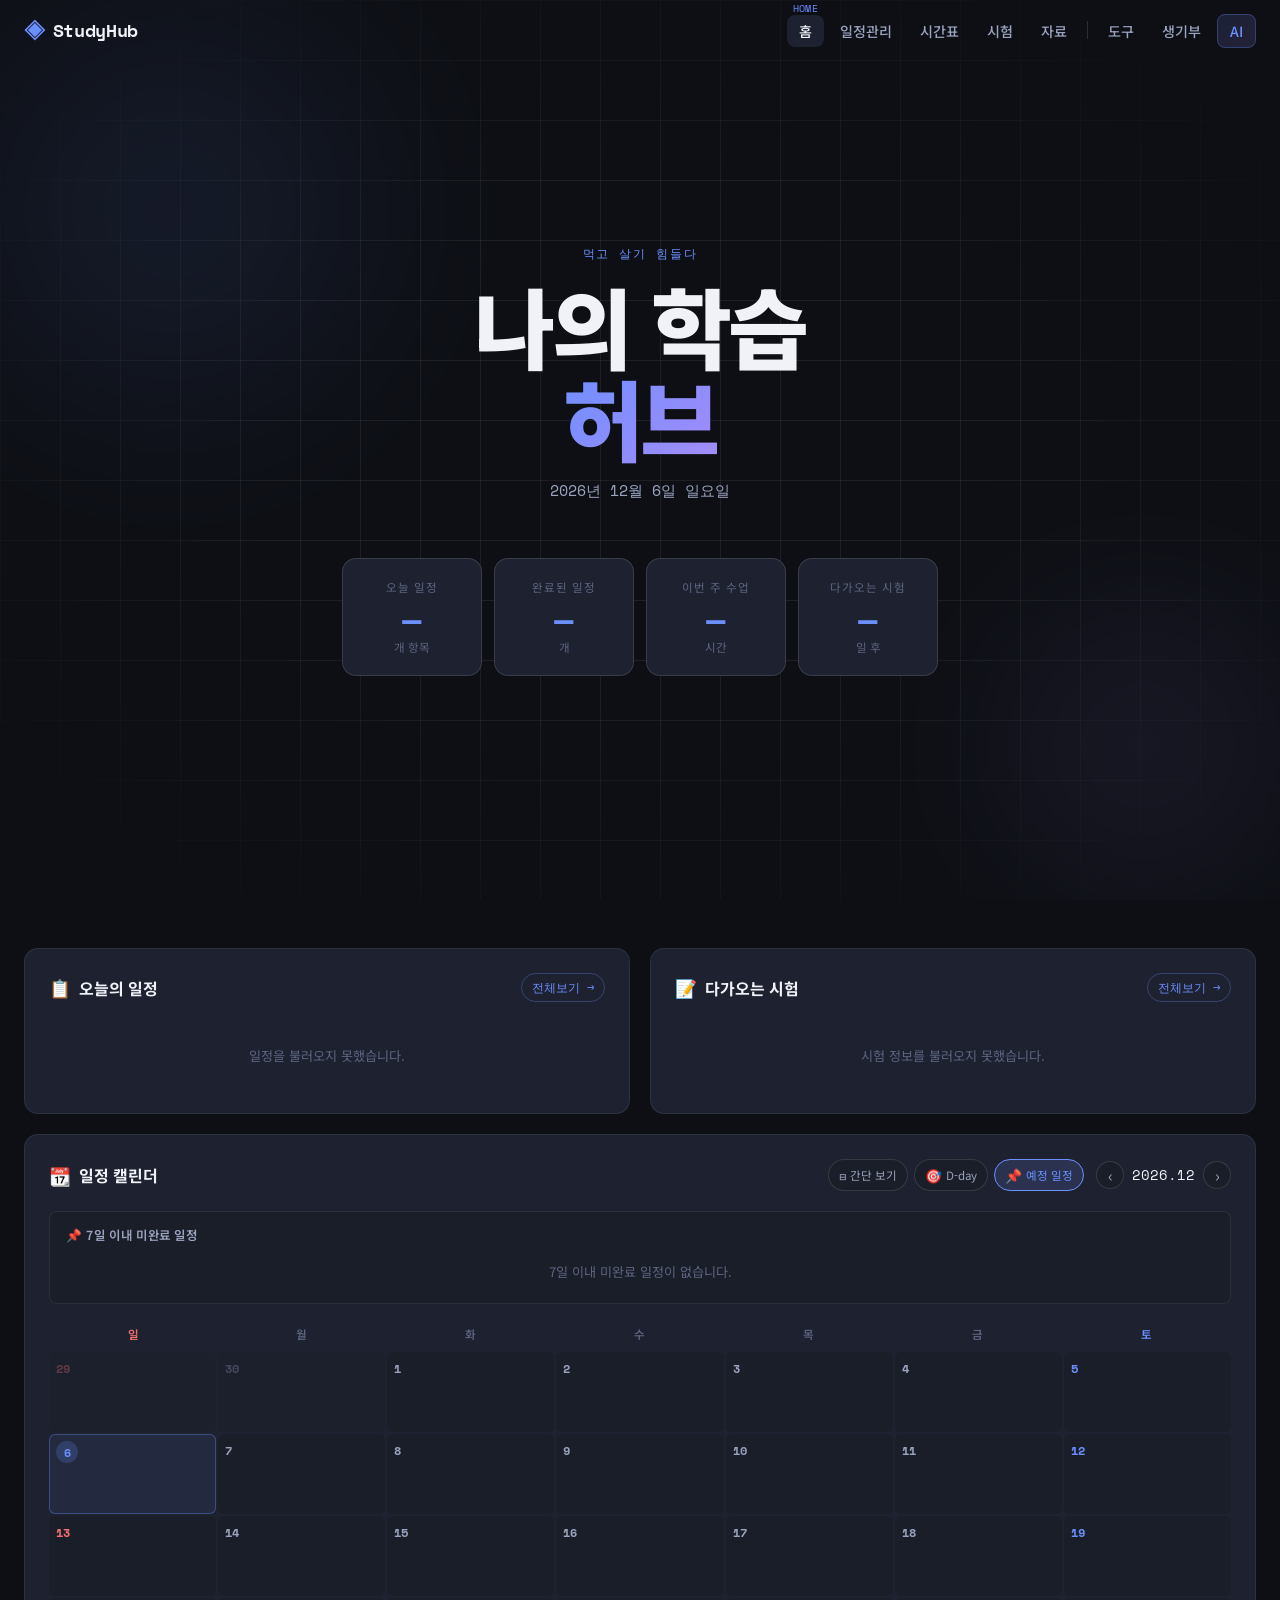
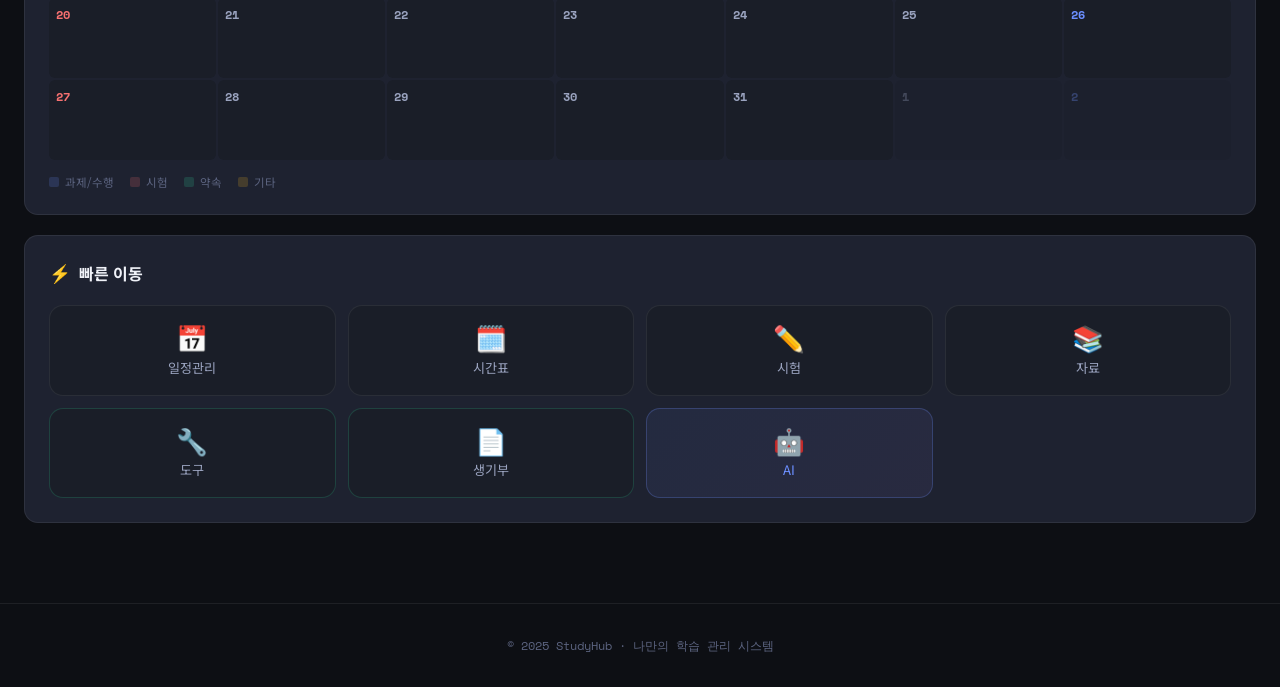
==== index.html @ da921686 "Update index.html" ====
<!DOCTYPE html>
<html lang="ko">
<head>
  <meta charset="UTF-8" />
  <meta name="viewport" content="width=device-width, initial-scale=1.0" />
  <title>StudyHub — 홈</title>
  <link rel="preconnect" href="https://fonts.googleapis.com" />
  <link rel="preconnect" href="https://fonts.gstatic.com" crossorigin />
  <link href="https://fonts.googleapis.com/css2?family=Noto+Sans+KR:wght@300;400;500;700;900&family=Space+Mono:wght@400;700&display=swap" rel="stylesheet" />
  <link rel="stylesheet" href="homepage.css" />
</head>
<body>

  <!-- GNB -->
  <nav class="gnb" id="gnb">
    <div class="gnb-inner">
      <a href="index.html" class="gnb-logo">
        <span class="logo-icon">◈</span>
        <span class="logo-text">StudyHub</span>
      </a>
      <button class="gnb-hamburger" id="hamburger" aria-label="메뉴">
        <span></span><span></span><span></span>
      </button>
      <ul class="gnb-menu" id="gnbMenu">
        <li><a href="index.html" class="gnb-link active" data-label="HOME">홈</a></li>
        <li><a href="schedual.html" class="gnb-link" data-label="PLAN">일정관리</a></li>
        <li><a href="timeschedual.html" class="gnb-link" data-label="TIME">시간표</a></li>
        <li><a href="exam.html" class="gnb-link" data-label="EXAM">시험</a></li>
        <li><a href="data.html" class="gnb-link" data-label="DATA">자료</a></li>
        <li class="gnb-divider"></li>
        <li><a href="tool.html" class="gnb-link" data-label="TOOL">도구</a></li>
        <li><a href="memo.html" class="gnb-link" data-label="MEMO">생기부</a></li>
        <li><a href="ai.html" class="gnb-link gnb-link-ai" data-label="AI">AI</a></li>
      </ul>
    </div>
  </nav>

  <!-- HERO -->
  <header class="hero">
    <div class="hero-bg">
      <div class="hero-grid"></div>
      <div class="hero-blob blob1"></div>
      <div class="hero-blob blob2"></div>
    </div>
    <div class="hero-content">
      <p class="hero-eyebrow">먹고 살기 힘들다</p>
      <h1 class="hero-title">나의 학습<br /><em>허브</em></h1>
      <p class="hero-subtitle" id="heroDate"></p>
    </div>
    <div class="hero-stats" id="heroStats">
      <div class="stat-card" data-href="schedual.html">
        <span class="stat-label">오늘 일정</span>
        <span class="stat-num" id="statToday">—</span>
        <span class="stat-sub">개 항목</span>
      </div>
      <div class="stat-card" data-href="schedual.html">
        <span class="stat-label">완료된 일정</span>
        <span class="stat-num" id="statDone">—</span>
        <span class="stat-sub">개</span>
      </div>
      <div class="stat-card" data-href="timeschedual.html">
        <span class="stat-label">이번 주 수업</span>
        <span class="stat-num" id="statClass">—</span>
        <span class="stat-sub">시간</span>
      </div>
      <div class="stat-card" data-href="exam.html">
        <span class="stat-label">다가오는 시험</span>
        <span class="stat-num" id="statExam">—</span>
        <span class="stat-sub">일 후</span>
      </div>
    </div>
  </header>

  <!-- MAIN -->
  <main class="main-grid">

    <!-- 오늘의 일정 -->
    <section class="card card-schedule">
      <div class="card-header">
        <h2 class="card-title"><span class="card-icon">📋</span> 오늘의 일정</h2>
        <a href="schedual.html" class="card-more">전체보기 →</a>
      </div>
      <ul class="schedule-list" id="todayList">
        <li class="skeleton-item"></li>
        <li class="skeleton-item"></li>
        <li class="skeleton-item"></li>
      </ul>
    </section>

    <!-- 다가오는 시험 -->
    <section class="card card-exam">
      <div class="card-header">
        <h2 class="card-title"><span class="card-icon">📝</span> 다가오는 시험</h2>
        <a href="exam.html" class="card-more">전체보기 →</a>
      </div>
      <div class="exam-list" id="examList">
        <p class="empty-msg">시험 데이터를 불러오는 중...</p>
      </div>
    </section>

    <!-- 이번 주 일정 캘린더 (full width) -->
    <section class="card card-calendar">
      <div class="card-header">
        <h2 class="card-title"><span class="card-icon">📆</span> 일정 캘린더</h2>
        <div class="calendar-controls">
          <button class="ctrl-btn" id="btnCompact">
            <span class="ctrl-ico">⊟</span>
            <span class="ctrl-label">간단 보기</span>
          </button>
          <button class="ctrl-btn" id="btnDday">
            <span class="ctrl-ico">🎯</span>
            <span class="ctrl-label">D-day</span>
          </button>
          <button class="ctrl-btn" id="btnUpcoming">
            <span class="ctrl-ico">📌</span>
            <span class="ctrl-label">예정 일정</span>
          </button>
        </div>
        <div class="cal-nav">
          <button class="cal-nav-btn" id="calPrev">‹</button>
          <span class="cal-month-label" id="calMonthLabel"></span>
          <button class="cal-nav-btn" id="calNext">›</button>
        </div>
      </div>

      <!-- 다가오는 일정 패널 -->
      <div class="upcoming-panel" id="upcomingPanel">
        <div class="upcoming-title">📌 7일 이내 미완료 일정</div>
        <div class="upcoming-list" id="upcomingList"><div class="skeleton-item"></div></div>
      </div>

      <!-- 달력 -->
      <div class="calendar-wrap">
        <div class="cal-day-headers">
          <span class="sun">일</span><span>월</span><span>화</span><span>수</span><span>목</span><span>금</span><span class="sat">토</span>
        </div>
        <div class="cal-grid" id="calGrid"></div>
      </div>

      <!-- 범례 -->
      <div class="cal-legend">
        <span class="legend-item"><span class="legend-dot cat-과제"></span>과제/수행</span>
        <span class="legend-item"><span class="legend-dot cat-시험"></span>시험</span>
        <span class="legend-item"><span class="legend-dot cat-약속"></span>약속</span>
        <span class="legend-item"><span class="legend-dot cat-기타"></span>기타</span>
      </div>
    </section>

    <!-- 퀵 메뉴 -->
    <section class="card card-quick">
      <div class="card-header">
        <h2 class="card-title"><span class="card-icon">⚡</span> 빠른 이동</h2>
      </div>
      <div class="quick-grid">
        <a href="schedual.html" class="quick-btn">
          <span class="quick-ico">📅</span>
          <span>일정관리</span>
        </a>
        <a href="timeschedual.html" class="quick-btn">
          <span class="quick-ico">🗓️</span>
          <span>시간표</span>
        </a>
        <a href="exam.html" class="quick-btn">
          <span class="quick-ico">✏️</span>
          <span>시험</span>
        </a>
        <a href="data.html" class="quick-btn">
          <span class="quick-ico">📚</span>
          <span>자료</span>
        </a>
        <a href="tool.html" class="quick-btn quick-btn-new">
          <span class="quick-ico">🔧</span>
          <span>도구</span>
        </a>
        <a href="memo.html" class="quick-btn quick-btn-new">
          <span class="quick-ico">📄</span>
          <span>생기부</span>
        </a>
        <a href="ai.html" class="quick-btn quick-btn-ai">
          <span class="quick-ico">🤖</span>
          <span>AI</span>
        </a>
      </div>
    </section>

  </main>

  <!-- 날짜 상세 모달 -->
  <div class="modal-overlay" id="modalOverlay">
    <div class="modal" id="modal">
      <div class="modal-header">
        <div class="modal-header-info">
          <div class="modal-date-label" id="modalDateLabel"></div>
          <div class="modal-dday" id="modalDday"></div>
        </div>
        <button class="modal-close" id="modalClose">✕</button>
      </div>
      <div class="modal-body">
        <div class="modal-items" id="modalItems"></div>
        <button class="modal-add-btn" id="modalAddBtn">+ 일정 추가</button>
        <div class="modal-form" id="modalForm">
          <input type="hidden" id="formId" />
          <div class="form-row">
            <label>제목</label>
            <input type="text" id="formName" placeholder="일정 제목" />
          </div>
          <div class="form-row">
            <label>날짜/시간</label>
            <input type="datetime-local" id="formDate" />
          </div>
          <div class="form-row">
            <label>카테고리</label>
            <select id="formCategory">
              <option value="">선택 없음</option>
              <option value="과제">과제</option>
              <option value="수행">수행평가</option>
              <option value="시험">시험</option>
              <option value="약속">약속</option>
              <option value="기타">기타</option>
            </select>
          </div>
          <div class="form-row">
            <label>키워드</label>
            <input type="text" id="formKeywords" placeholder="쉼표로 구분 (예: 수학, 중간고사)" />
          </div>
          <div class="form-row">
            <label>내용</label>
            <textarea id="formContent" rows="2" placeholder="상세 내용"></textarea>
          </div>
          <div class="form-row">
            <label>추가 정보</label>
            <input type="text" id="formAdd" placeholder="추가 정보" />
          </div>
          <div class="form-actions">
            <button class="form-cancel" id="formCancel">취소</button>
            <button class="form-save" id="formSave">저장</button>
          </div>
        </div>
      </div>
    </div>
  </div>

  <footer class="footer">
    <p>© 2025 StudyHub · 나만의 학습 관리 시스템</p>
  </footer>

  <script src="homepage.js"></script>
</body>
</html>
---- homepage.css ----
/* ==========================================
   StudyHub — homepage.css
   ========================================== */

/* ── CSS 변수 ─────────────────────────────── */
:root {
  --bg: #0d0f14;
  --bg2: #13161d;
  --bg3: #1a1e28;
  --surface: #1e2230;
  --surface2: #252a38;
  --border: rgba(255,255,255,0.07);
  --border2: rgba(255,255,255,0.12);

  --accent: #6c8fff;
  --accent2: #a78bfa;
  --accent3: #34d399;
  --accent-red: #f87171;
  --accent-yellow: #fbbf24;

  --text1: #f0f2f8;
  --text2: #9aa3bf;
  --text3: #5c6480;

  --cat-과제: #6c8fff;
  --cat-시험: #f87171;
  --cat-약속: #34d399;
  --cat-기타: #fbbf24;

  --radius: 14px;
  --radius-sm: 8px;
  --shadow: 0 4px 24px rgba(0,0,0,0.4);
  --shadow-sm: 0 2px 8px rgba(0,0,0,0.3);

  --gnb-h: 60px;
  --font-mono: 'Space Mono', monospace;
  --font-main: 'Noto Sans KR', sans-serif;
}

/* ── 리셋 ─────────────────────────────────── */
*, *::before, *::after { box-sizing: border-box; margin: 0; padding: 0; }
html { font-size: 16px; scroll-behavior: smooth; }
body {
  font-family: var(--font-main);
  background: var(--bg);
  color: var(--text1);
  min-height: 100vh;
  overflow-x: hidden;
}
a { color: inherit; text-decoration: none; }
button { cursor: pointer; font-family: inherit; border: none; background: none; }
ul { list-style: none; }

/* ── GNB ──────────────────────────────────── */
.gnb {
  position: fixed;
  top: 0; left: 0; right: 0;
  height: var(--gnb-h);
  z-index: 100;
  background: transparent;
  transition: background 0.3s, box-shadow 0.3s, backdrop-filter 0.3s;
}
.gnb.scrolled {
  background: rgba(13,15,20,0.85);
  backdrop-filter: blur(16px);
  box-shadow: 0 1px 0 var(--border);
}
.gnb-inner {
  max-width: 1280px;
  margin: 0 auto;
  height: 100%;
  padding: 0 24px;
  display: flex;
  align-items: center;
  gap: 32px;
}
.gnb-logo {
  display: flex;
  align-items: center;
  gap: 8px;
  font-family: var(--font-mono);
  font-weight: 700;
  font-size: 1.1rem;
  letter-spacing: -0.02em;
  flex-shrink: 0;
}
.logo-icon {
  color: var(--accent);
  font-size: 1.3rem;
  animation: spin-slow 12s linear infinite;
}
@keyframes spin-slow {
  from { transform: rotate(0deg); }
  to   { transform: rotate(360deg); }
}
.logo-text { color: var(--text1); }

.gnb-menu {
  display: flex;
  align-items: center;
  gap: 4px;
  margin-left: auto;
}
.gnb-divider {
  width: 1px;
  height: 18px;
  background: var(--border2);
  margin: 0 4px;
}
.gnb-link {
  position: relative;
  padding: 6px 12px;
  border-radius: 8px;
  font-size: 0.88rem;
  font-weight: 500;
  color: var(--text2);
  transition: color 0.2s, background 0.2s;
}
.gnb-link::after {
  content: attr(data-label);
  position: absolute;
  top: -14px; left: 50%;
  transform: translateX(-50%);
  font-family: var(--font-mono);
  font-size: 0.6rem;
  color: var(--accent);
  opacity: 0;
  transition: opacity 0.2s;
  pointer-events: none;
  letter-spacing: 0.05em;
}
.gnb-link:hover, .gnb-link.active {
  color: var(--text1);
  background: var(--surface);
}
.gnb-link:hover::after, .gnb-link.active::after { opacity: 1; }
.gnb-link-ai {
  background: linear-gradient(135deg, rgba(108,143,255,0.15), rgba(167,139,250,0.15));
  border: 1px solid rgba(108,143,255,0.3);
  color: var(--accent);
}
.gnb-link-ai:hover {
  background: linear-gradient(135deg, rgba(108,143,255,0.25), rgba(167,139,250,0.25));
  color: var(--text1);
}

/* 햄버거 */
.gnb-hamburger {
  display: none;
  flex-direction: column;
  gap: 5px;
  padding: 8px;
  margin-left: auto;
  border-radius: 8px;
  transition: background 0.2s;
}
.gnb-hamburger:hover { background: var(--surface); }
.gnb-hamburger span {
  display: block;
  width: 20px;
  height: 2px;
  background: var(--text2);
  border-radius: 2px;
  transition: transform 0.3s, opacity 0.3s;
}
.gnb-hamburger.open span:nth-child(1) { transform: translateY(7px) rotate(45deg); }
.gnb-hamburger.open span:nth-child(2) { opacity: 0; }
.gnb-hamburger.open span:nth-child(3) { transform: translateY(-7px) rotate(-45deg); }

@media (max-width: 768px) {
  .gnb-hamburger { display: flex; }
  .gnb-menu {
    position: fixed;
    top: var(--gnb-h); left: 0; right: 0;
    background: rgba(13,15,20,0.97);
    backdrop-filter: blur(20px);
    flex-direction: column;
    align-items: stretch;
    gap: 0;
    padding: 12px 16px 24px;
    max-height: 0;
    overflow: hidden;
    transition: max-height 0.4s cubic-bezier(0.4,0,0.2,1), padding 0.3s;
  }
  .gnb-menu.open { max-height: 80vh; padding: 12px 16px 24px; }
  .gnb-link { padding: 12px 16px; font-size: 1rem; }
  .gnb-link::after { display: none; }
  .gnb-divider { width: 100%; height: 1px; margin: 6px 0; }
}

/* ── HERO ─────────────────────────────────── */
.hero {
  min-height: 100vh;
  display: flex;
  flex-direction: column;
  justify-content: center;
  align-items: center;
  position: relative;
  overflow: hidden;
  padding: calc(var(--gnb-h) + 40px) 24px 80px;
  text-align: center;
}
.hero-bg {
  position: absolute;
  inset: 0;
  pointer-events: none;
}
.hero-grid {
  position: absolute;
  inset: 0;
  background-image:
    linear-gradient(var(--border) 1px, transparent 1px),
    linear-gradient(90deg, var(--border) 1px, transparent 1px);
  background-size: 60px 60px;
  mask-image: radial-gradient(ellipse 80% 80% at 50% 50%, black 30%, transparent 80%);
}
.hero-blob {
  position: absolute;
  border-radius: 50%;
  filter: blur(80px);
  opacity: 0.12;
  animation: float 12s ease-in-out infinite;
}
.blob1 {
  width: 600px; height: 600px;
  background: radial-gradient(circle, var(--accent), transparent 70%);
  top: -10%; left: -10%;
  animation-delay: 0s;
}
.blob2 {
  width: 400px; height: 400px;
  background: radial-gradient(circle, var(--accent2), transparent 70%);
  bottom: -5%; right: -5%;
  animation-delay: -6s;
}
@keyframes float {
  0%, 100% { transform: translate(0, 0) scale(1); }
  33%       { transform: translate(30px, -20px) scale(1.05); }
  66%       { transform: translate(-20px, 10px) scale(0.95); }
}

.hero-content { position: relative; z-index: 1; }
.hero-eyebrow {
  font-family: var(--font-mono);
  font-size: 0.78rem;
  letter-spacing: 0.15em;
  text-transform: uppercase;
  color: var(--accent);
  margin-bottom: 16px;
  opacity: 0;
  animation: fadeUp 0.8s 0.2s forwards;
}
.hero-title {
  font-size: clamp(2.8rem, 8vw, 5.5rem);
  font-weight: 900;
  line-height: 1.05;
  letter-spacing: -0.04em;
  color: var(--text1);
  margin-bottom: 16px;
  opacity: 0;
  animation: fadeUp 0.8s 0.35s forwards;
}
.hero-title em {
  font-style: normal;
  background: linear-gradient(135deg, var(--accent), var(--accent2));
  -webkit-background-clip: text;
  -webkit-text-fill-color: transparent;
  background-clip: text;
}
.hero-subtitle {
  font-family: var(--font-mono);
  font-size: 0.95rem;
  color: var(--text2);
  margin-top: 8px;
  opacity: 0;
  animation: fadeUp 0.8s 0.5s forwards;
}
@keyframes fadeUp {
  from { opacity: 0; transform: translateY(20px); }
  to   { opacity: 1; transform: translateY(0); }
}

/* 스탯 카드 */
.hero-stats {
  position: relative;
  z-index: 1;
  display: flex;
  gap: 12px;
  margin-top: 56px;
  flex-wrap: wrap;
  justify-content: center;
  opacity: 0;
  animation: fadeUp 0.8s 0.65s forwards;
}
.stat-card {
  background: var(--surface);
  border: 1px solid var(--border2);
  border-radius: var(--radius);
  padding: 20px 24px;
  min-width: 140px;
  text-align: center;
  transition: transform 0.2s, border-color 0.2s, box-shadow 0.2s;
  cursor: pointer;
}
.stat-card:hover {
  transform: translateY(-3px);
  border-color: var(--accent);
  box-shadow: 0 8px 32px rgba(108,143,255,0.15);
}
.stat-label {
  display: block;
  font-size: 0.72rem;
  color: var(--text3);
  text-transform: uppercase;
  letter-spacing: 0.08em;
  margin-bottom: 8px;
}
.stat-num {
  display: block;
  font-family: var(--font-mono);
  font-size: 2rem;
  font-weight: 700;
  color: var(--accent);
  line-height: 1;
}
.stat-sub {
  display: block;
  font-size: 0.72rem;
  color: var(--text3);
  margin-top: 4px;
}

/* ── MAIN GRID ────────────────────────────── */
.main-grid {
  max-width: 1280px;
  margin: 0 auto;
  padding: 48px 24px 80px;
  display: grid;
  grid-template-columns: 1fr 1fr;
  grid-template-areas:
    "schedule exam"
    "calendar calendar"
    "quick quick";
  gap: 20px;
}
.card-schedule { grid-area: schedule; }
.card-exam     { grid-area: exam; }
.card-calendar { grid-area: calendar; }
.card-quick    { grid-area: quick; }

@media (max-width: 768px) {
  .main-grid {
    grid-template-columns: 1fr;
    grid-template-areas:
      "schedule"
      "exam"
      "calendar"
      "quick";
  }
}

/* ── 카드 ─────────────────────────────────── */
.card {
  background: var(--surface);
  border: 1px solid var(--border);
  border-radius: var(--radius);
  padding: 24px;
  transition: border-color 0.3s;
}
.card:hover { border-color: var(--border2); }
.card-header {
  display: flex;
  align-items: center;
  gap: 12px;
  margin-bottom: 20px;
  flex-wrap: wrap;
}
.card-title {
  font-size: 1rem;
  font-weight: 700;
  color: var(--text1);
  display: flex;
  align-items: center;
  gap: 8px;
  flex: 1;
}
.card-icon { font-size: 1.1rem; }
.card-more {
  font-size: 0.78rem;
  color: var(--accent);
  font-family: var(--font-mono);
  padding: 4px 10px;
  border: 1px solid rgba(108,143,255,0.3);
  border-radius: 20px;
  transition: background 0.2s, color 0.2s;
  white-space: nowrap;
}
.card-more:hover {
  background: var(--accent);
  color: var(--bg);
}

/* ── 오늘의 일정 목록 ─────────────────────── */
.schedule-list { display: flex; flex-direction: column; gap: 8px; }
.schedule-item {
  display: flex;
  align-items: center;
  gap: 12px;
  padding: 10px 14px;
  border-radius: var(--radius-sm);
  background: var(--bg3);
  border: 1px solid var(--border);
  transition: background 0.2s;
}
.schedule-item.done { opacity: 0.5; }
.schedule-item.done .s-name { text-decoration: line-through; color: var(--text3); }
.s-check {
  width: 20px;
  height: 20px;
  border-radius: 50%;
  border: 2px solid var(--border2);
  display: flex;
  align-items: center;
  justify-content: center;
  font-size: 0.65rem;
  color: var(--accent3);
  flex-shrink: 0;
  background: transparent;
  cursor: pointer;
  transition: border-color 0.2s, background 0.2s;
}
.schedule-item.done .s-check {
  border-color: var(--accent3);
  background: rgba(52,211,153,0.15);
}
.s-info { flex: 1; min-width: 0; }
.s-name {
  font-size: 0.9rem;
  font-weight: 500;
  color: var(--text1);
  white-space: nowrap;
  overflow: hidden;
  text-overflow: ellipsis;
}
.s-time {
  font-size: 0.75rem;
  color: var(--text3);
  font-family: var(--font-mono);
  margin-top: 2px;
}
.s-cat {
  font-size: 0.68rem;
  padding: 2px 8px;
  border-radius: 20px;
  background: rgba(108,143,255,0.15);
  color: var(--accent);
  white-space: nowrap;
}

/* ── 시험 목록 ──────────────────────────────  */
.exam-list { display: flex; flex-direction: column; gap: 8px; }
.exam-item {
  padding: 12px 14px;
  border-radius: var(--radius-sm);
  background: rgba(248,113,113,0.08);
  border: 1px solid rgba(248,113,113,0.2);
  display: flex;
  align-items: center;
  gap: 12px;
}
.exam-dday {
  font-family: var(--font-mono);
  font-size: 0.8rem;
  font-weight: 700;
  color: var(--accent-red);
  min-width: 52px;
}
.exam-name {
  font-size: 0.88rem;
  font-weight: 500;
  flex: 1;
  min-width: 0;
  overflow: hidden;
  text-overflow: ellipsis;
  white-space: nowrap;
}
.exam-date {
  font-size: 0.72rem;
  color: var(--text3);
  font-family: var(--font-mono);
  white-space: nowrap;
}

/* ── 빈 메시지 / 스켈레톤 ──────────────────── */
.empty-msg {
  font-size: 0.82rem;
  color: var(--text3);
  text-align: center;
  padding: 24px 0;
}
.skeleton-item {
  height: 52px;
  border-radius: var(--radius-sm);
  background: linear-gradient(90deg, var(--bg3) 25%, var(--surface2) 50%, var(--bg3) 75%);
  background-size: 200% 100%;
  animation: shimmer 1.5s infinite;
}
@keyframes shimmer {
  0%   { background-position: 200% 0; }
  100% { background-position: -200% 0; }
}

/* ── 달력 섹션 ──────────────────────────────── */
.calendar-controls {
  display: flex;
  gap: 6px;
  flex-wrap: wrap;
}
.ctrl-btn {
  display: flex;
  align-items: center;
  gap: 4px;
  padding: 5px 10px;
  border-radius: 20px;
  border: 1px solid var(--border2);
  font-size: 0.75rem;
  color: var(--text2);
  background: var(--bg3);
  transition: all 0.2s;
}
.ctrl-btn:hover { border-color: var(--accent); color: var(--accent); }
.ctrl-btn.active {
  background: rgba(108,143,255,0.15);
  border-color: var(--accent);
  color: var(--accent);
}
.ctrl-ico { font-size: 0.85rem; }
.ctrl-label { font-size: 0.72rem; }

.cal-nav {
  display: flex;
  align-items: center;
  gap: 8px;
  margin-left: auto;
}
.cal-nav-btn {
  width: 28px;
  height: 28px;
  border-radius: 50%;
  border: 1px solid var(--border2);
  background: var(--bg3);
  color: var(--text2);
  font-size: 1rem;
  display: flex;
  align-items: center;
  justify-content: center;
  transition: all 0.2s;
}
.cal-nav-btn:hover { border-color: var(--accent); color: var(--accent); }
.cal-month-label {
  font-family: var(--font-mono);
  font-size: 0.85rem;
  color: var(--text1);
  min-width: 60px;
  text-align: center;
}

/* 다가오는 일정 패널 */
.upcoming-panel {
  background: var(--bg3);
  border: 1px solid var(--border);
  border-radius: var(--radius-sm);
  padding: 14px 16px;
  margin-bottom: 16px;
}
.upcoming-title {
  font-size: 0.78rem;
  font-weight: 600;
  color: var(--text2);
  margin-bottom: 10px;
  text-transform: uppercase;
  letter-spacing: 0.05em;
}
.upcoming-list { display: flex; flex-direction: column; gap: 4px; }
.upcoming-item {
  display: flex;
  align-items: center;
  gap: 10px;
  padding: 6px 8px;
  border-radius: 6px;
  cursor: pointer;
  transition: background 0.15s;
}
.upcoming-item:hover { background: var(--surface); }
.upcoming-dday {
  font-family: var(--font-mono);
  font-size: 0.72rem;
  font-weight: 700;
  color: var(--accent);
  min-width: 42px;
}
.upcoming-dday.today { color: var(--accent-red); }
.upcoming-name {
  font-size: 0.82rem;
  flex: 1;
  min-width: 0;
  overflow: hidden;
  text-overflow: ellipsis;
  white-space: nowrap;
  color: var(--text1);
}
.upcoming-cat {
  font-size: 0.65rem;
  padding: 2px 7px;
  border-radius: 20px;
  white-space: nowrap;
}

/* 달력 그리드 */
.calendar-wrap { overflow: hidden; }
.cal-day-headers {
  display: grid;
  grid-template-columns: repeat(7, 1fr);
  margin-bottom: 4px;
}
.cal-day-headers span {
  text-align: center;
  font-size: 0.72rem;
  font-weight: 600;
  color: var(--text3);
  padding: 6px 0;
  text-transform: uppercase;
  letter-spacing: 0.05em;
}
.cal-day-headers .sun { color: var(--accent-red); }
.cal-day-headers .sat { color: var(--accent); }

.cal-grid {
  display: grid;
  grid-template-columns: repeat(7, 1fr);
  gap: 2px;
}
.cal-cell {
  min-height: 80px;
  padding: 6px;
  border-radius: 6px;
  background: var(--bg3);
  border: 1px solid transparent;
  cursor: pointer;
  transition: border-color 0.15s, background 0.15s;
  overflow: hidden;
}
.cal-cell:hover {
  background: var(--surface2);
  border-color: var(--border2);
}
.cal-cell.today {
  background: rgba(108,143,255,0.08);
  border-color: rgba(108,143,255,0.35);
}
.cal-cell.other-month { opacity: 0.3; }
.cal-cell.sun .cal-date-num { color: var(--accent-red); }
.cal-cell.sat .cal-date-num { color: var(--accent); }

.cal-date-num {
  font-family: var(--font-mono);
  font-size: 0.78rem;
  font-weight: 700;
  color: var(--text2);
  display: block;
  margin-bottom: 4px;
}
.cal-cell.today .cal-date-num {
  color: var(--accent);
  background: rgba(108,143,255,0.2);
  width: 22px;
  height: 22px;
  border-radius: 50%;
  display: flex;
  align-items: center;
  justify-content: center;
  font-size: 0.72rem;
}

/* D-day 뱃지 */
.cal-dday-badge {
  display: inline-block;
  font-family: var(--font-mono);
  font-size: 0.6rem;
  font-weight: 700;
  color: var(--accent-red);
  background: rgba(248,113,113,0.12);
  border: 1px solid rgba(248,113,113,0.3);
  padding: 1px 5px;
  border-radius: 4px;
  margin-bottom: 2px;
}

/* 캘린더 이벤트 칩 */
.cal-events { display: flex; flex-direction: column; gap: 2px; }
.cal-event-chip {
  font-size: 0.64rem;
  padding: 2px 5px;
  border-radius: 3px;
  white-space: nowrap;
  overflow: hidden;
  text-overflow: ellipsis;
  font-weight: 500;
  line-height: 1.3;
}
.cal-event-chip.done { opacity: 0.4; text-decoration: line-through; }
.cal-more {
  font-size: 0.6rem;
  color: var(--text3);
  padding-left: 2px;
}

/* 카테고리 색상 칩 */
.cat-과제 { background: rgba(108,143,255,0.18); color: var(--cat-과제); }
.cat-시험 { background: rgba(248,113,113,0.18); color: var(--cat-시험); }
.cat-약속 { background: rgba(52,211,153,0.18);  color: var(--cat-약속); }
.cat-기타 { background: rgba(251,191,36,0.18);  color: var(--cat-기타); }
.cat-default { background: var(--bg3); color: var(--text3); }

/* compact 모드 */
.cal-grid.compact .cal-cell { min-height: 44px; }
.cal-grid.compact .cal-events { display: none; }

/* 범례 */
.cal-legend {
  display: flex;
  gap: 16px;
  margin-top: 14px;
  flex-wrap: wrap;
}
.legend-item {
  display: flex;
  align-items: center;
  gap: 6px;
  font-size: 0.72rem;
  color: var(--text3);
}
.legend-dot {
  width: 10px;
  height: 10px;
  border-radius: 2px;
}

/* ── 퀵 메뉴 ──────────────────────────────── */
.quick-grid {
  display: grid;
  grid-template-columns: repeat(4, 1fr);
  gap: 12px;
}
@media (max-width: 480px) {
  .quick-grid { grid-template-columns: repeat(3, 1fr); }
}
.quick-btn {
  display: flex;
  flex-direction: column;
  align-items: center;
  gap: 8px;
  padding: 18px 12px;
  border-radius: var(--radius);
  background: var(--bg3);
  border: 1px solid var(--border);
  font-size: 0.82rem;
  color: var(--text2);
  transition: all 0.2s;
  text-align: center;
}
.quick-btn:hover {
  background: var(--surface2);
  border-color: var(--accent);
  color: var(--accent);
  transform: translateY(-2px);
  box-shadow: 0 6px 20px rgba(108,143,255,0.12);
}
.quick-btn-new {
  border-color: rgba(52,211,153,0.2);
}
.quick-btn-new:hover {
  border-color: var(--accent3);
  color: var(--accent3);
  box-shadow: 0 6px 20px rgba(52,211,153,0.12);
}
.quick-btn-ai {
  background: linear-gradient(135deg, rgba(108,143,255,0.08), rgba(167,139,250,0.08));
  border-color: rgba(108,143,255,0.25);
  color: var(--accent);
}
.quick-btn-ai:hover {
  background: linear-gradient(135deg, rgba(108,143,255,0.2), rgba(167,139,250,0.2));
  border-color: var(--accent2);
  color: var(--accent2);
  box-shadow: 0 6px 20px rgba(167,139,250,0.2);
}
.quick-ico { font-size: 1.6rem; line-height: 1; }

/* ── 모달 ──────────────────────────────────── */
.modal-overlay {
  position: fixed;
  inset: 0;
  background: rgba(0,0,0,0.7);
  backdrop-filter: blur(6px);
  z-index: 200;
  display: flex;
  align-items: center;
  justify-content: center;
  padding: 16px;
  opacity: 0;
  pointer-events: none;
  transition: opacity 0.25s;
}
.modal-overlay.open {
  opacity: 1;
  pointer-events: all;
}
.modal {
  background: var(--surface);
  border: 1px solid var(--border2);
  border-radius: var(--radius);
  width: 100%;
  max-width: 520px;
  max-height: 85vh;
  display: flex;
  flex-direction: column;
  box-shadow: var(--shadow);
  transform: translateY(12px);
  transition: transform 0.25s;
}
.modal-overlay.open .modal { transform: translateY(0); }

.modal-header {
  display: flex;
  align-items: flex-start;
  justify-content: space-between;
  padding: 20px 20px 16px;
  border-bottom: 1px solid var(--border);
}
.modal-header-info { flex: 1; }
.modal-date-label {
  font-size: 1rem;
  font-weight: 700;
  color: var(--text1);
}
.modal-dday {
  font-family: var(--font-mono);
  font-size: 0.8rem;
  color: var(--accent-red);
  margin-top: 4px;
}
.modal-close {
  width: 32px;
  height: 32px;
  border-radius: 50%;
  border: 1px solid var(--border2);
  background: var(--bg3);
  color: var(--text2);
  font-size: 0.85rem;
  display: flex;
  align-items: center;
  justify-content: center;
  transition: all 0.2s;
  flex-shrink: 0;
}
.modal-close:hover {
  background: var(--accent-red);
  border-color: var(--accent-red);
  color: white;
}
.modal-body {
  flex: 1;
  overflow-y: auto;
  padding: 16px 20px 20px;
}
.modal-items { display: flex; flex-direction: column; gap: 10px; margin-bottom: 12px; }
.modal-item {
  background: var(--bg3);
  border: 1px solid var(--border);
  border-radius: var(--radius-sm);
  padding: 12px 14px;
  transition: border-color 0.2s;
}
.modal-item.done { opacity: 0.5; }
.modal-item.done .modal-item-name { text-decoration: line-through; }
.modal-item-header {
  display: flex;
  align-items: center;
  gap: 10px;
  margin-bottom: 4px;
}
.modal-item-check {
  width: 22px;
  height: 22px;
  border-radius: 50%;
  border: 2px solid var(--border2);
  display: flex;
  align-items: center;
  justify-content: center;
  font-size: 0.7rem;
  color: var(--accent3);
  cursor: pointer;
  flex-shrink: 0;
  transition: all 0.2s;
  user-select: none;
}
.modal-item-check:hover {
  border-color: var(--accent3);
  background: rgba(52,211,153,0.1);
}
.modal-item.done .modal-item-check {
  background: rgba(52,211,153,0.15);
  border-color: var(--accent3);
}
.modal-item-name {
  font-size: 0.92rem;
  font-weight: 600;
  flex: 1;
  color: var(--text1);
}
.modal-item-cat {
  font-size: 0.68rem;
  padding: 2px 8px;
  border-radius: 20px;
}
.modal-item-meta {
  font-family: var(--font-mono);
  font-size: 0.72rem;
  color: var(--text3);
  margin-bottom: 4px;
  padding-left: 32px;
}
.modal-item-content {
  font-size: 0.8rem;
  color: var(--text2);
  padding-left: 32px;
  line-height: 1.5;
  margin-top: 2px;
}
.modal-item-actions {
  display: flex;
  gap: 6px;
  margin-top: 10px;
  padding-left: 32px;
}
.modal-item-btn {
  font-size: 0.72rem;
  padding: 4px 10px;
  border-radius: 6px;
  border: 1px solid var(--border2);
  background: var(--surface2);
  color: var(--text2);
  transition: all 0.2s;
}
.modal-item-btn:hover { border-color: var(--accent); color: var(--accent); }
.modal-item-btn.danger:hover { border-color: var(--accent-red); color: var(--accent-red); }

/* 모달 추가 버튼 */
.modal-add-btn {
  width: 100%;
  padding: 10px;
  border-radius: var(--radius-sm);
  border: 1px dashed var(--border2);
  background: transparent;
  color: var(--accent);
  font-size: 0.85rem;
  transition: all 0.2s;
  margin-top: 4px;
}
.modal-add-btn:hover {
  background: rgba(108,143,255,0.08);
  border-color: var(--accent);
}

/* 모달 폼 */
.modal-form {
  display: none;
  flex-direction: column;
  gap: 10px;
  margin-top: 12px;
  padding: 16px;
  background: var(--bg3);
  border-radius: var(--radius-sm);
  border: 1px solid var(--border);
}
.modal-form.visible { display: flex; }
.form-row {
  display: flex;
  flex-direction: column;
  gap: 4px;
}
.form-row label {
  font-size: 0.72rem;
  color: var(--text3);
  font-weight: 600;
  text-transform: uppercase;
  letter-spacing: 0.05em;
}
.form-row input,
.form-row select,
.form-row textarea {
  background: var(--surface);
  border: 1px solid var(--border2);
  border-radius: 6px;
  color: var(--text1);
  padding: 8px 12px;
  font-size: 0.85rem;
  font-family: var(--font-main);
  transition: border-color 0.2s;
  outline: none;
  resize: vertical;
}
.form-row input:focus,
.form-row select:focus,
.form-row textarea:focus {
  border-color: var(--accent);
}
.form-row select option { background: var(--surface2); }
.form-actions {
  display: flex;
  gap: 8px;
  justify-content: flex-end;
  margin-top: 4px;
}
.form-cancel {
  padding: 8px 16px;
  border-radius: 8px;
  border: 1px solid var(--border2);
  background: transparent;
  color: var(--text2);
  font-size: 0.82rem;
  transition: all 0.2s;
}
.form-cancel:hover { border-color: var(--text2); color: var(--text1); }
.form-save {
  padding: 8px 20px;
  border-radius: 8px;
  background: var(--accent);
  color: white;
  font-size: 0.82rem;
  font-weight: 600;
  transition: all 0.2s;
}
.form-save:hover { background: #8aaeff; box-shadow: 0 4px 16px rgba(108,143,255,0.3); }

/* ── 푸터 ──────────────────────────────────── */
.footer {
  text-align: center;
  padding: 32px 24px;
  border-top: 1px solid var(--border);
  font-size: 0.78rem;
  color: var(--text3);
  font-family: var(--font-mono);
}

/* ── 스크롤바 ──────────────────────────────── */
::-webkit-scrollbar { width: 6px; height: 6px; }
::-webkit-scrollbar-track { background: var(--bg); }
::-webkit-scrollbar-thumb { background: var(--surface2); border-radius: 3px; }
::-webkit-scrollbar-thumb:hover { background: var(--text3); }
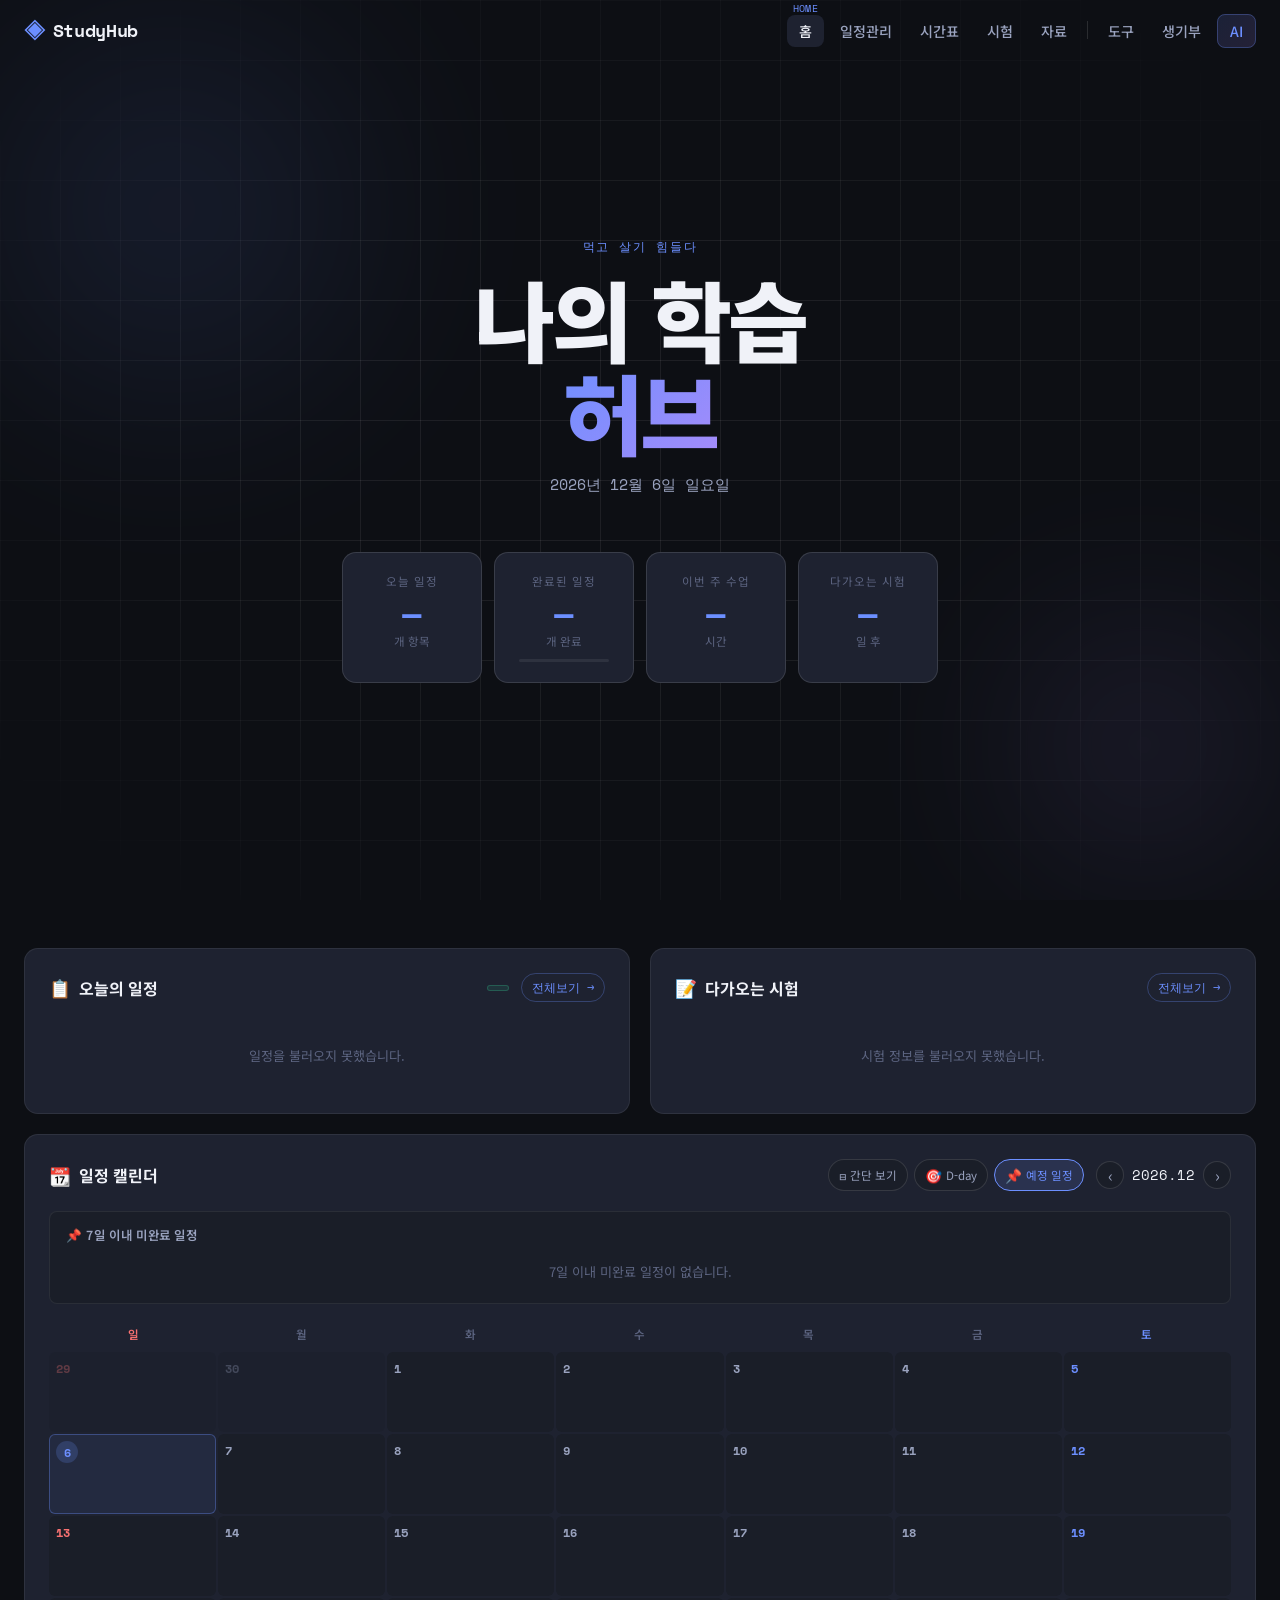
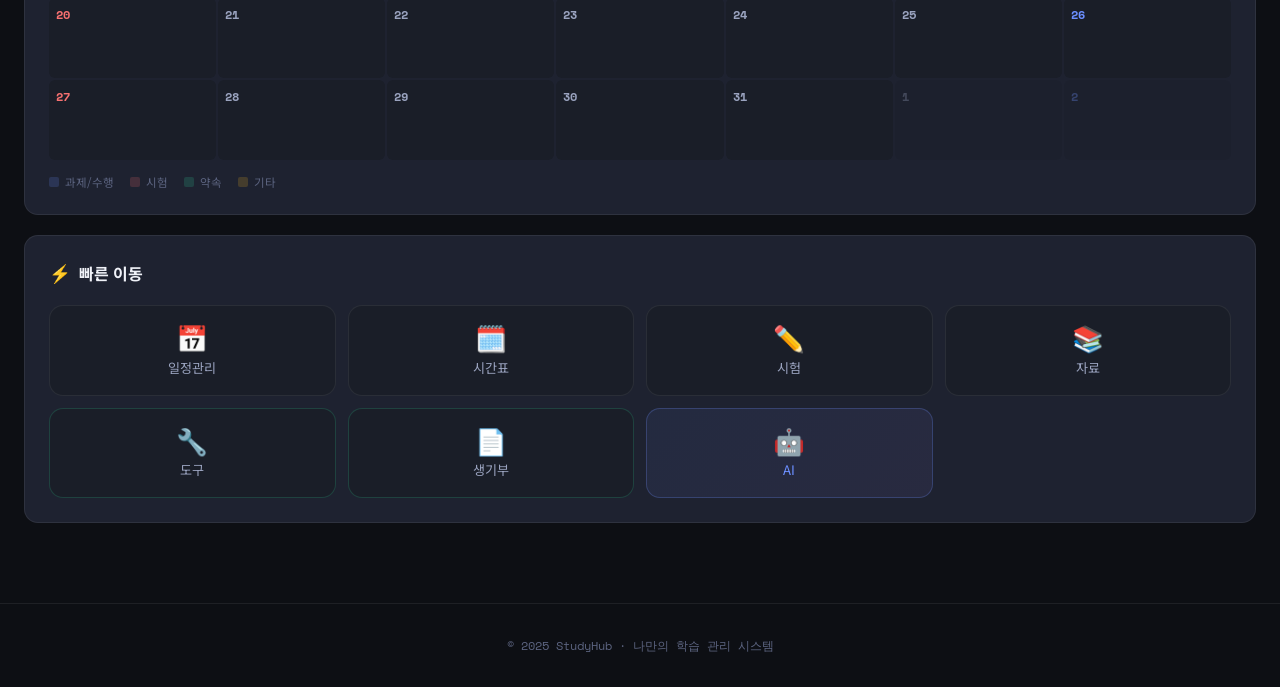
==== commit 6cb898c2: "Fix HTML formatting and improve structure" ====
--- a/index.html
+++ b/index.html
@@ -55,8 +55,11 @@
       </div>
       <div class="stat-card" data-href="schedual.html">
         <span class="stat-label">완료된 일정</span>
-        <span class="stat-num" id="statDone">—</span>
-        <span class="stat-sub">개</span>
+        <span class="stat-num stat-done-num" id="statDone">—</span>
+        <span class="stat-sub">개 완료</span>
+        <div class="stat-progress-wrap" id="statProgressWrap">
+          <div class="stat-progress-bar" id="statProgressBar"></div>
+        </div>
       </div>
       <div class="stat-card" data-href="timeschedual.html">
         <span class="stat-label">이번 주 수업</span>
@@ -78,6 +81,7 @@
     <section class="card card-schedule">
       <div class="card-header">
         <h2 class="card-title"><span class="card-icon">📋</span> 오늘의 일정</h2>
+        <span class="card-done-count" id="todayDoneCount"></span>
         <a href="schedual.html" class="card-more">전체보기 →</a>
       </div>
       <ul class="schedule-list" id="todayList">
--- a/homepage.css
+++ b/homepage.css
@@ -330,6 +330,34 @@
   margin-top: 4px;
 }
 
+/* 완료 stat 카드 — 진행 바 */
+.stat-progress-wrap {
+  height: 3px;
+  border-radius: 2px;
+  background: var(--border);
+  margin-top: 10px;
+  overflow: hidden;
+}
+.stat-progress-bar {
+  height: 100%;
+  border-radius: 2px;
+  background: var(--accent3);
+  transition: width 0.5s ease;
+  width: 0%;
+}
+
+/* 오늘 일정 카드 헤더 완료 카운트 */
+.card-done-count {
+  font-family: var(--font-mono);
+  font-size: 0.72rem;
+  color: var(--accent3);
+  background: rgba(52,211,153,0.1);
+  border: 1px solid rgba(52,211,153,0.25);
+  border-radius: 20px;
+  padding: 2px 10px;
+  white-space: nowrap;
+}
+
 /* ── MAIN GRID ────────────────────────────── */
 .main-grid {
   max-width: 1280px;
@@ -723,8 +751,123 @@
 .cat-default { background: var(--bg3); color: var(--text3); }
 
 /* compact 모드 */
-.cal-grid.compact .cal-cell { min-height: 44px; }
+.cal-grid.compact .cal-cell { min-height: 52px; padding: 5px 6px; }
 .cal-grid.compact .cal-events { display: none; }
+
+/* compact 모드 — 완료 진행 바 */
+.cal-progress-wrap {
+  display: none;
+  height: 3px;
+  border-radius: 2px;
+  background: var(--border);
+  margin-top: 4px;
+  overflow: hidden;
+}
+.cal-progress-bar {
+  height: 100%;
+  border-radius: 2px;
+  background: var(--accent3);
+  transition: width 0.3s;
+}
+.cal-grid.compact .cal-progress-wrap { display: block; }
+
+/* compact 모드 — 카테고리 도트 줄 */
+.cal-dot-row {
+  display: none;
+  flex-wrap: wrap;
+  gap: 2px;
+  margin-top: 3px;
+}
+.cal-dot {
+  width: 6px;
+  height: 6px;
+  border-radius: 50%;
+  flex-shrink: 0;
+}
+.cal-grid.compact .cal-dot-row { display: flex; }
+
+/* compact 모드 — 완료 카운트 뱃지 */
+.cal-done-badge {
+  display: none;
+  font-family: var(--font-mono);
+  font-size: 0.52rem;
+  color: var(--accent3);
+  line-height: 1;
+  margin-top: 2px;
+}
+.cal-grid.compact .cal-done-badge { display: block; }
+
+/* ── 모바일 캘린더 최적화 ──────────────────── */
+@media (max-width: 768px) {
+  /* 카드 패딩 줄이기 */
+  .card-calendar { padding: 16px 12px; }
+
+  /* 캘린더 헤더 컨트롤을 두 줄로 정리 */
+  .card-calendar .card-header {
+    flex-wrap: wrap;
+    gap: 8px;
+  }
+  .calendar-controls {
+    order: 3;
+    width: 100%;
+  }
+
+  /* 셀 크기 줄이기 — 가로 공간 확보 */
+  .cal-cell {
+    min-height: 54px;
+    padding: 4px 3px;
+  }
+
+  /* 날짜 숫자 작게 */
+  .cal-date-num {
+    font-size: 0.68rem;
+    margin-bottom: 2px;
+  }
+  .cal-cell.today .cal-date-num {
+    width: 18px;
+    height: 18px;
+    font-size: 0.62rem;
+  }
+
+  /* D-day 뱃지 작게 */
+  .cal-dday-badge {
+    font-size: 0.52rem;
+    padding: 1px 3px;
+  }
+
+  /* 이벤트 칩 → 컬러 도트만 표시 (텍스트 overflow 없앰) */
+  .cal-event-chip {
+    font-size: 0;
+    padding: 0;
+    width: 7px;
+    height: 7px;
+    border-radius: 50%;
+    display: inline-block;
+    flex-shrink: 0;
+    white-space: normal;
+    overflow: visible;
+    text-overflow: clip;
+  }
+  .cal-events {
+    flex-direction: row;
+    flex-wrap: wrap;
+    gap: 2px;
+    align-items: center;
+  }
+  .cal-more {
+    font-size: 0.5rem;
+    padding-left: 0;
+  }
+
+  /* 요일 헤더 */
+  .cal-day-headers span {
+    font-size: 0.65rem;
+    padding: 4px 0;
+  }
+
+  /* 그리드 간격 */
+  .cal-grid { gap: 1px; }
+}
 
 /* 범례 */
 .cal-legend {
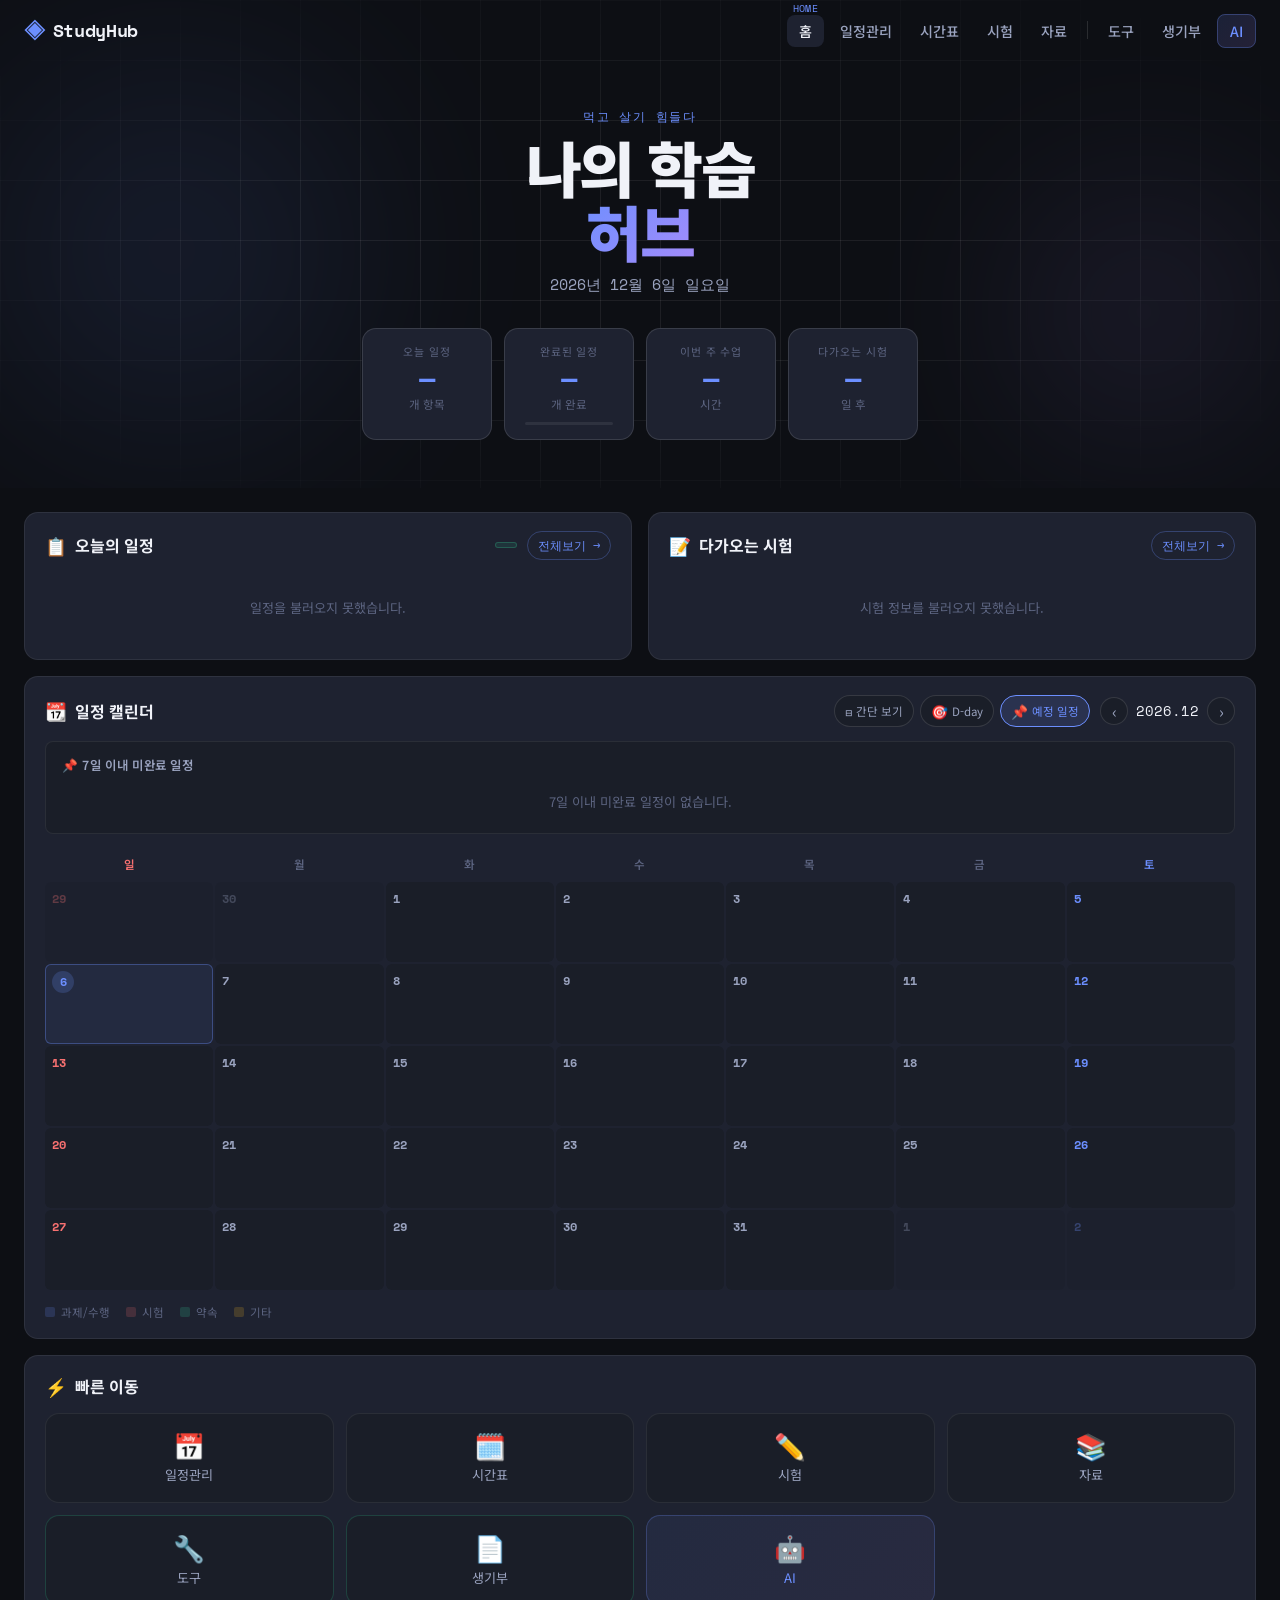
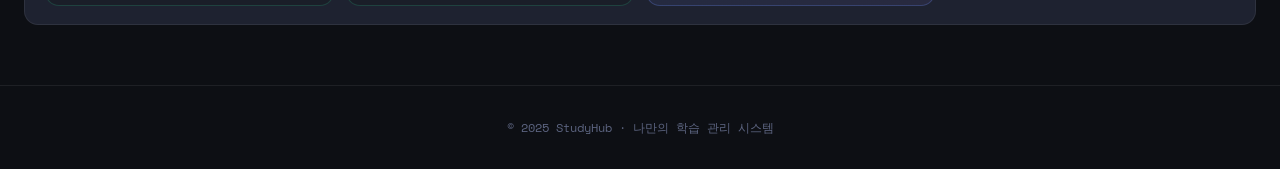
==== commit 0f8e6cac: "Add initial structure for index.html" ====
--- a/index.html
+++ b/index.html
@@ -1,253 +1,253 @@
-<!DOCTYPE html>
-<html lang="ko">
-<head>
-  <meta charset="UTF-8" />
-  <meta name="viewport" content="width=device-width, initial-scale=1.0" />
-  <title>StudyHub — 홈</title>
-  <link rel="preconnect" href="https://fonts.googleapis.com" />
-  <link rel="preconnect" href="https://fonts.gstatic.com" crossorigin />
-  <link href="https://fonts.googleapis.com/css2?family=Noto+Sans+KR:wght@300;400;500;700;900&family=Space+Mono:wght@400;700&display=swap" rel="stylesheet" />
-  <link rel="stylesheet" href="homepage.css" />
-</head>
-<body>
-
-  <!-- GNB -->
-  <nav class="gnb" id="gnb">
-    <div class="gnb-inner">
-      <a href="index.html" class="gnb-logo">
-        <span class="logo-icon">◈</span>
-        <span class="logo-text">StudyHub</span>
-      </a>
-      <button class="gnb-hamburger" id="hamburger" aria-label="메뉴">
-        <span></span><span></span><span></span>
-      </button>
-      <ul class="gnb-menu" id="gnbMenu">
-        <li><a href="index.html" class="gnb-link active" data-label="HOME">홈</a></li>
-        <li><a href="schedual.html" class="gnb-link" data-label="PLAN">일정관리</a></li>
-        <li><a href="timeschedual.html" class="gnb-link" data-label="TIME">시간표</a></li>
-        <li><a href="exam.html" class="gnb-link" data-label="EXAM">시험</a></li>
-        <li><a href="data.html" class="gnb-link" data-label="DATA">자료</a></li>
-        <li class="gnb-divider"></li>
-        <li><a href="tool.html" class="gnb-link" data-label="TOOL">도구</a></li>
-        <li><a href="memo.html" class="gnb-link" data-label="MEMO">생기부</a></li>
-        <li><a href="ai.html" class="gnb-link gnb-link-ai" data-label="AI">AI</a></li>
-      </ul>
-    </div>
-  </nav>
-
-  <!-- HERO -->
-  <header class="hero">
-    <div class="hero-bg">
-      <div class="hero-grid"></div>
-      <div class="hero-blob blob1"></div>
-      <div class="hero-blob blob2"></div>
-    </div>
-    <div class="hero-content">
-      <p class="hero-eyebrow">먹고 살기 힘들다</p>
-      <h1 class="hero-title">나의 학습<br /><em>허브</em></h1>
-      <p class="hero-subtitle" id="heroDate"></p>
-    </div>
-    <div class="hero-stats" id="heroStats">
-      <div class="stat-card" data-href="schedual.html">
-        <span class="stat-label">오늘 일정</span>
-        <span class="stat-num" id="statToday">—</span>
-        <span class="stat-sub">개 항목</span>
-      </div>
-      <div class="stat-card" data-href="schedual.html">
-        <span class="stat-label">완료된 일정</span>
-        <span class="stat-num stat-done-num" id="statDone">—</span>
-        <span class="stat-sub">개 완료</span>
-        <div class="stat-progress-wrap" id="statProgressWrap">
-          <div class="stat-progress-bar" id="statProgressBar"></div>
-        </div>
-      </div>
-      <div class="stat-card" data-href="timeschedual.html">
-        <span class="stat-label">이번 주 수업</span>
-        <span class="stat-num" id="statClass">—</span>
-        <span class="stat-sub">시간</span>
-      </div>
-      <div class="stat-card" data-href="exam.html">
-        <span class="stat-label">다가오는 시험</span>
-        <span class="stat-num" id="statExam">—</span>
-        <span class="stat-sub">일 후</span>
-      </div>
-    </div>
-  </header>
-
-  <!-- MAIN -->
-  <main class="main-grid">
-
-    <!-- 오늘의 일정 -->
-    <section class="card card-schedule">
-      <div class="card-header">
-        <h2 class="card-title"><span class="card-icon">📋</span> 오늘의 일정</h2>
-        <span class="card-done-count" id="todayDoneCount"></span>
-        <a href="schedual.html" class="card-more">전체보기 →</a>
-      </div>
-      <ul class="schedule-list" id="todayList">
-        <li class="skeleton-item"></li>
-        <li class="skeleton-item"></li>
-        <li class="skeleton-item"></li>
-      </ul>
-    </section>
-
-    <!-- 다가오는 시험 -->
-    <section class="card card-exam">
-      <div class="card-header">
-        <h2 class="card-title"><span class="card-icon">📝</span> 다가오는 시험</h2>
-        <a href="exam.html" class="card-more">전체보기 →</a>
-      </div>
-      <div class="exam-list" id="examList">
-        <p class="empty-msg">시험 데이터를 불러오는 중...</p>
-      </div>
-    </section>
-
-    <!-- 이번 주 일정 캘린더 (full width) -->
-    <section class="card card-calendar">
-      <div class="card-header">
-        <h2 class="card-title"><span class="card-icon">📆</span> 일정 캘린더</h2>
-        <div class="calendar-controls">
-          <button class="ctrl-btn" id="btnCompact">
-            <span class="ctrl-ico">⊟</span>
-            <span class="ctrl-label">간단 보기</span>
-          </button>
-          <button class="ctrl-btn" id="btnDday">
-            <span class="ctrl-ico">🎯</span>
-            <span class="ctrl-label">D-day</span>
-          </button>
-          <button class="ctrl-btn" id="btnUpcoming">
-            <span class="ctrl-ico">📌</span>
-            <span class="ctrl-label">예정 일정</span>
-          </button>
-        </div>
-        <div class="cal-nav">
-          <button class="cal-nav-btn" id="calPrev">‹</button>
-          <span class="cal-month-label" id="calMonthLabel"></span>
-          <button class="cal-nav-btn" id="calNext">›</button>
-        </div>
-      </div>
-
-      <!-- 다가오는 일정 패널 -->
-      <div class="upcoming-panel" id="upcomingPanel">
-        <div class="upcoming-title">📌 7일 이내 미완료 일정</div>
-        <div class="upcoming-list" id="upcomingList"><div class="skeleton-item"></div></div>
-      </div>
-
-      <!-- 달력 -->
-      <div class="calendar-wrap">
-        <div class="cal-day-headers">
-          <span class="sun">일</span><span>월</span><span>화</span><span>수</span><span>목</span><span>금</span><span class="sat">토</span>
-        </div>
-        <div class="cal-grid" id="calGrid"></div>
-      </div>
-
-      <!-- 범례 -->
-      <div class="cal-legend">
-        <span class="legend-item"><span class="legend-dot cat-과제"></span>과제/수행</span>
-        <span class="legend-item"><span class="legend-dot cat-시험"></span>시험</span>
-        <span class="legend-item"><span class="legend-dot cat-약속"></span>약속</span>
-        <span class="legend-item"><span class="legend-dot cat-기타"></span>기타</span>
-      </div>
-    </section>
-
-    <!-- 퀵 메뉴 -->
-    <section class="card card-quick">
-      <div class="card-header">
-        <h2 class="card-title"><span class="card-icon">⚡</span> 빠른 이동</h2>
-      </div>
-      <div class="quick-grid">
-        <a href="schedual.html" class="quick-btn">
-          <span class="quick-ico">📅</span>
-          <span>일정관리</span>
-        </a>
-        <a href="timeschedual.html" class="quick-btn">
-          <span class="quick-ico">🗓️</span>
-          <span>시간표</span>
-        </a>
-        <a href="exam.html" class="quick-btn">
-          <span class="quick-ico">✏️</span>
-          <span>시험</span>
-        </a>
-        <a href="data.html" class="quick-btn">
-          <span class="quick-ico">📚</span>
-          <span>자료</span>
-        </a>
-        <a href="tool.html" class="quick-btn quick-btn-new">
-          <span class="quick-ico">🔧</span>
-          <span>도구</span>
-        </a>
-        <a href="memo.html" class="quick-btn quick-btn-new">
-          <span class="quick-ico">📄</span>
-          <span>생기부</span>
-        </a>
-        <a href="ai.html" class="quick-btn quick-btn-ai">
-          <span class="quick-ico">🤖</span>
-          <span>AI</span>
-        </a>
-      </div>
-    </section>
-
-  </main>
-
-  <!-- 날짜 상세 모달 -->
-  <div class="modal-overlay" id="modalOverlay">
-    <div class="modal" id="modal">
-      <div class="modal-header">
-        <div class="modal-header-info">
-          <div class="modal-date-label" id="modalDateLabel"></div>
-          <div class="modal-dday" id="modalDday"></div>
-        </div>
-        <button class="modal-close" id="modalClose">✕</button>
-      </div>
-      <div class="modal-body">
-        <div class="modal-items" id="modalItems"></div>
-        <button class="modal-add-btn" id="modalAddBtn">+ 일정 추가</button>
-        <div class="modal-form" id="modalForm">
-          <input type="hidden" id="formId" />
-          <div class="form-row">
-            <label>제목</label>
-            <input type="text" id="formName" placeholder="일정 제목" />
-          </div>
-          <div class="form-row">
-            <label>날짜/시간</label>
-            <input type="datetime-local" id="formDate" />
-          </div>
-          <div class="form-row">
-            <label>카테고리</label>
-            <select id="formCategory">
-              <option value="">선택 없음</option>
-              <option value="과제">과제</option>
-              <option value="수행">수행평가</option>
-              <option value="시험">시험</option>
-              <option value="약속">약속</option>
-              <option value="기타">기타</option>
-            </select>
-          </div>
-          <div class="form-row">
-            <label>키워드</label>
-            <input type="text" id="formKeywords" placeholder="쉼표로 구분 (예: 수학, 중간고사)" />
-          </div>
-          <div class="form-row">
-            <label>내용</label>
-            <textarea id="formContent" rows="2" placeholder="상세 내용"></textarea>
-          </div>
-          <div class="form-row">
-            <label>추가 정보</label>
-            <input type="text" id="formAdd" placeholder="추가 정보" />
-          </div>
-          <div class="form-actions">
-            <button class="form-cancel" id="formCancel">취소</button>
-            <button class="form-save" id="formSave">저장</button>
-          </div>
-        </div>
-      </div>
-    </div>
-  </div>
-
-  <footer class="footer">
-    <p>© 2025 StudyHub · 나만의 학습 관리 시스템</p>
-  </footer>
-
-  <script src="homepage.js"></script>
-</body>
-</html>
+<!DOCTYPE html>
+<html lang="ko">
+<head>
+  <meta charset="UTF-8" />
+  <meta name="viewport" content="width=device-width, initial-scale=1.0" />
+  <title>StudyHub — 홈</title>
+  <link rel="preconnect" href="https://fonts.googleapis.com" />
+  <link rel="preconnect" href="https://fonts.gstatic.com" crossorigin />
+  <link href="https://fonts.googleapis.com/css2?family=Noto+Sans+KR:wght@300;400;500;700;900&family=Space+Mono:wght@400;700&display=swap" rel="stylesheet" />
+  <link rel="stylesheet" href="homepage.css" />
+</head>
+<body>
+
+  <!-- GNB -->
+  <nav class="gnb" id="gnb">
+    <div class="gnb-inner">
+      <a href="index.html" class="gnb-logo">
+        <span class="logo-icon">◈</span>
+        <span class="logo-text">StudyHub</span>
+      </a>
+      <button class="gnb-hamburger" id="hamburger" aria-label="메뉴">
+        <span></span><span></span><span></span>
+      </button>
+      <ul class="gnb-menu" id="gnbMenu">
+        <li><a href="index.html" class="gnb-link active" data-label="HOME">홈</a></li>
+        <li><a href="schedual.html" class="gnb-link" data-label="PLAN">일정관리</a></li>
+        <li><a href="timeschedual.html" class="gnb-link" data-label="TIME">시간표</a></li>
+        <li><a href="exam.html" class="gnb-link" data-label="EXAM">시험</a></li>
+        <li><a href="data.html" class="gnb-link" data-label="DATA">자료</a></li>
+        <li class="gnb-divider"></li>
+        <li><a href="tool.html" class="gnb-link" data-label="TOOL">도구</a></li>
+        <li><a href="memo.html" class="gnb-link" data-label="MEMO">생기부</a></li>
+        <li><a href="ai.html" class="gnb-link gnb-link-ai" data-label="AI">AI</a></li>
+      </ul>
+    </div>
+  </nav>
+
+  <!-- HERO -->
+  <header class="hero">
+    <div class="hero-bg">
+      <div class="hero-grid"></div>
+      <div class="hero-blob blob1"></div>
+      <div class="hero-blob blob2"></div>
+    </div>
+    <div class="hero-content">
+      <p class="hero-eyebrow">먹고 살기 힘들다</p>
+      <h1 class="hero-title">나의 학습<br /><em>허브</em></h1>
+      <p class="hero-subtitle" id="heroDate"></p>
+    </div>
+    <div class="hero-stats" id="heroStats">
+      <div class="stat-card" data-href="schedual.html">
+        <span class="stat-label">오늘 일정</span>
+        <span class="stat-num" id="statToday">—</span>
+        <span class="stat-sub">개 항목</span>
+      </div>
+      <div class="stat-card" data-href="schedual.html">
+        <span class="stat-label">완료된 일정</span>
+        <span class="stat-num stat-done-num" id="statDone">—</span>
+        <span class="stat-sub">개 완료</span>
+        <div class="stat-progress-wrap" id="statProgressWrap">
+          <div class="stat-progress-bar" id="statProgressBar"></div>
+        </div>
+      </div>
+      <div class="stat-card" data-href="timeschedual.html">
+        <span class="stat-label">이번 주 수업</span>
+        <span class="stat-num" id="statClass">—</span>
+        <span class="stat-sub">시간</span>
+      </div>
+      <div class="stat-card" data-href="exam.html">
+        <span class="stat-label">다가오는 시험</span>
+        <span class="stat-num" id="statExam">—</span>
+        <span class="stat-sub">일 후</span>
+      </div>
+    </div>
+  </header>
+
+  <!-- MAIN -->
+  <main class="main-grid">
+
+    <!-- 오늘의 일정 -->
+    <section class="card card-schedule">
+      <div class="card-header">
+        <h2 class="card-title"><span class="card-icon">📋</span> 오늘의 일정</h2>
+        <span class="card-done-count" id="todayDoneCount"></span>
+        <a href="schedual.html" class="card-more">전체보기 →</a>
+      </div>
+      <ul class="schedule-list" id="todayList">
+        <li class="skeleton-item"></li>
+        <li class="skeleton-item"></li>
+        <li class="skeleton-item"></li>
+      </ul>
+    </section>
+
+    <!-- 다가오는 시험 -->
+    <section class="card card-exam">
+      <div class="card-header">
+        <h2 class="card-title"><span class="card-icon">📝</span> 다가오는 시험</h2>
+        <a href="exam.html" class="card-more">전체보기 →</a>
+      </div>
+      <div class="exam-list" id="examList">
+        <p class="empty-msg">시험 데이터를 불러오는 중...</p>
+      </div>
+    </section>
+
+    <!-- 이번 주 일정 캘린더 (full width) -->
+    <section class="card card-calendar">
+      <div class="card-header">
+        <h2 class="card-title"><span class="card-icon">📆</span> 일정 캘린더</h2>
+        <div class="calendar-controls">
+          <button class="ctrl-btn" id="btnCompact">
+            <span class="ctrl-ico">⊟</span>
+            <span class="ctrl-label">간단 보기</span>
+          </button>
+          <button class="ctrl-btn" id="btnDday">
+            <span class="ctrl-ico">🎯</span>
+            <span class="ctrl-label">D-day</span>
+          </button>
+          <button class="ctrl-btn" id="btnUpcoming">
+            <span class="ctrl-ico">📌</span>
+            <span class="ctrl-label">예정 일정</span>
+          </button>
+        </div>
+        <div class="cal-nav">
+          <button class="cal-nav-btn" id="calPrev">‹</button>
+          <span class="cal-month-label" id="calMonthLabel"></span>
+          <button class="cal-nav-btn" id="calNext">›</button>
+        </div>
+      </div>
+
+      <!-- 다가오는 일정 패널 -->
+      <div class="upcoming-panel" id="upcomingPanel">
+        <div class="upcoming-title">📌 7일 이내 미완료 일정</div>
+        <div class="upcoming-list" id="upcomingList"><div class="skeleton-item"></div></div>
+      </div>
+
+      <!-- 달력 -->
+      <div class="calendar-wrap">
+        <div class="cal-day-headers">
+          <span class="sun">일</span><span>월</span><span>화</span><span>수</span><span>목</span><span>금</span><span class="sat">토</span>
+        </div>
+        <div class="cal-grid" id="calGrid"></div>
+      </div>
+
+      <!-- 범례 -->
+      <div class="cal-legend">
+        <span class="legend-item"><span class="legend-dot cat-과제"></span>과제/수행</span>
+        <span class="legend-item"><span class="legend-dot cat-시험"></span>시험</span>
+        <span class="legend-item"><span class="legend-dot cat-약속"></span>약속</span>
+        <span class="legend-item"><span class="legend-dot cat-기타"></span>기타</span>
+      </div>
+    </section>
+
+    <!-- 퀵 메뉴 -->
+    <section class="card card-quick">
+      <div class="card-header">
+        <h2 class="card-title"><span class="card-icon">⚡</span> 빠른 이동</h2>
+      </div>
+      <div class="quick-grid">
+        <a href="schedual.html" class="quick-btn">
+          <span class="quick-ico">📅</span>
+          <span>일정관리</span>
+        </a>
+        <a href="timeschedual.html" class="quick-btn">
+          <span class="quick-ico">🗓️</span>
+          <span>시간표</span>
+        </a>
+        <a href="exam.html" class="quick-btn">
+          <span class="quick-ico">✏️</span>
+          <span>시험</span>
+        </a>
+        <a href="data.html" class="quick-btn">
+          <span class="quick-ico">📚</span>
+          <span>자료</span>
+        </a>
+        <a href="tool.html" class="quick-btn quick-btn-new">
+          <span class="quick-ico">🔧</span>
+          <span>도구</span>
+        </a>
+        <a href="memo.html" class="quick-btn quick-btn-new">
+          <span class="quick-ico">📄</span>
+          <span>생기부</span>
+        </a>
+        <a href="ai.html" class="quick-btn quick-btn-ai">
+          <span class="quick-ico">🤖</span>
+          <span>AI</span>
+        </a>
+      </div>
+    </section>
+
+  </main>
+
+  <!-- 날짜 상세 모달 -->
+  <div class="modal-overlay" id="modalOverlay">
+    <div class="modal" id="modal">
+      <div class="modal-header">
+        <div class="modal-header-info">
+          <div class="modal-date-label" id="modalDateLabel"></div>
+          <div class="modal-dday" id="modalDday"></div>
+        </div>
+        <button class="modal-close" id="modalClose">✕</button>
+      </div>
+      <div class="modal-body">
+        <div class="modal-items" id="modalItems"></div>
+        <button class="modal-add-btn" id="modalAddBtn">+ 일정 추가</button>
+        <div class="modal-form" id="modalForm">
+          <input type="hidden" id="formId" />
+          <div class="form-row">
+            <label>제목</label>
+            <input type="text" id="formName" placeholder="일정 제목" />
+          </div>
+          <div class="form-row">
+            <label>날짜/시간</label>
+            <input type="datetime-local" id="formDate" />
+          </div>
+          <div class="form-row">
+            <label>카테고리</label>
+            <select id="formCategory">
+              <option value="">선택 없음</option>
+              <option value="과제">과제</option>
+              <option value="수행">수행평가</option>
+              <option value="시험">시험</option>
+              <option value="약속">약속</option>
+              <option value="기타">기타</option>
+            </select>
+          </div>
+          <div class="form-row">
+            <label>키워드</label>
+            <input type="text" id="formKeywords" placeholder="쉼표로 구분 (예: 수학, 중간고사)" />
+          </div>
+          <div class="form-row">
+            <label>내용</label>
+            <textarea id="formContent" rows="2" placeholder="상세 내용"></textarea>
+          </div>
+          <div class="form-row">
+            <label>추가 정보</label>
+            <input type="text" id="formAdd" placeholder="추가 정보" />
+          </div>
+          <div class="form-actions">
+            <button class="form-cancel" id="formCancel">취소</button>
+            <button class="form-save" id="formSave">저장</button>
+          </div>
+        </div>
+      </div>
+    </div>
+  </div>
+
+  <footer class="footer">
+    <p>© 2025 StudyHub · 나만의 학습 관리 시스템</p>
+  </footer>
+
+  <script src="homepage.js"></script>
+</body>
+</html>
--- a/homepage.css
+++ b/homepage.css
@@ -190,14 +190,14 @@
 
 /* ── HERO ─────────────────────────────────── */
 .hero {
-  min-height: 100vh;
+  min-height: auto;
   display: flex;
   flex-direction: column;
   justify-content: center;
   align-items: center;
   position: relative;
   overflow: hidden;
-  padding: calc(var(--gnb-h) + 40px) 24px 80px;
+  padding: calc(var(--gnb-h) + 48px) 24px 48px;
   text-align: center;
 }
 .hero-bg {
@@ -242,21 +242,21 @@
 .hero-content { position: relative; z-index: 1; }
 .hero-eyebrow {
   font-family: var(--font-mono);
-  font-size: 0.78rem;
+  font-size: 0.72rem;
   letter-spacing: 0.15em;
   text-transform: uppercase;
   color: var(--accent);
-  margin-bottom: 16px;
+  margin-bottom: 10px;
   opacity: 0;
   animation: fadeUp 0.8s 0.2s forwards;
 }
 .hero-title {
-  font-size: clamp(2.8rem, 8vw, 5.5rem);
+  font-size: clamp(2rem, 6vw, 3.8rem);
   font-weight: 900;
   line-height: 1.05;
   letter-spacing: -0.04em;
   color: var(--text1);
-  margin-bottom: 16px;
+  margin-bottom: 10px;
   opacity: 0;
   animation: fadeUp 0.8s 0.35s forwards;
 }
@@ -286,7 +286,7 @@
   z-index: 1;
   display: flex;
   gap: 12px;
-  margin-top: 56px;
+  margin-top: 32px;
   flex-wrap: wrap;
   justify-content: center;
   opacity: 0;
@@ -296,8 +296,8 @@
   background: var(--surface);
   border: 1px solid var(--border2);
   border-radius: var(--radius);
-  padding: 20px 24px;
-  min-width: 140px;
+  padding: 14px 20px;
+  min-width: 130px;
   text-align: center;
   transition: transform 0.2s, border-color 0.2s, box-shadow 0.2s;
   cursor: pointer;
@@ -309,16 +309,16 @@
 }
 .stat-label {
   display: block;
-  font-size: 0.72rem;
+  font-size: 0.68rem;
   color: var(--text3);
   text-transform: uppercase;
   letter-spacing: 0.08em;
-  margin-bottom: 8px;
+  margin-bottom: 6px;
 }
 .stat-num {
   display: block;
   font-family: var(--font-mono);
-  font-size: 2rem;
+  font-size: 1.7rem;
   font-weight: 700;
   color: var(--accent);
   line-height: 1;
@@ -362,14 +362,14 @@
 .main-grid {
   max-width: 1280px;
   margin: 0 auto;
-  padding: 48px 24px 80px;
+  padding: 24px 24px 60px;
   display: grid;
   grid-template-columns: 1fr 1fr;
   grid-template-areas:
     "schedule exam"
     "calendar calendar"
     "quick quick";
-  gap: 20px;
+  gap: 16px;
 }
 .card-schedule { grid-area: schedule; }
 .card-exam     { grid-area: exam; }
@@ -384,7 +384,15 @@
       "exam"
       "calendar"
       "quick";
+    padding: 16px 16px 48px;
+    gap: 12px;
   }
+  .hero {
+    padding: calc(var(--gnb-h) + 28px) 16px 32px;
+  }
+  .hero-stats { margin-top: 24px; gap: 8px; }
+  .stat-card { padding: 10px 14px; min-width: 110px; }
+  .stat-num { font-size: 1.4rem; }
 }
 
 /* ── 카드 ─────────────────────────────────── */
@@ -392,15 +400,15 @@
   background: var(--surface);
   border: 1px solid var(--border);
   border-radius: var(--radius);
-  padding: 24px;
+  padding: 18px 20px;
   transition: border-color 0.3s;
 }
 .card:hover { border-color: var(--border2); }
 .card-header {
   display: flex;
   align-items: center;
-  gap: 12px;
-  margin-bottom: 20px;
+  gap: 10px;
+  margin-bottom: 14px;
   flex-wrap: wrap;
 }
 .card-title {
@@ -799,13 +807,13 @@
 
 /* ── 모바일 캘린더 최적화 ──────────────────── */
 @media (max-width: 768px) {
-  /* 카드 패딩 줄이기 */
-  .card-calendar { padding: 16px 12px; }
+  /* 카드 패딩 */
+  .card-calendar { padding: 14px 10px; }
 
   /* 캘린더 헤더 컨트롤을 두 줄로 정리 */
   .card-calendar .card-header {
     flex-wrap: wrap;
-    gap: 8px;
+    gap: 6px;
   }
   .calendar-controls {
     order: 3;
@@ -835,7 +843,7 @@
     padding: 1px 3px;
   }
 
-  /* 이벤트 칩 → 컬러 도트만 표시 (텍스트 overflow 없앰) */
+  /* 이벤트 칩 → 컬러 도트만 표시 */
   .cal-event-chip {
     font-size: 0;
     padding: 0;
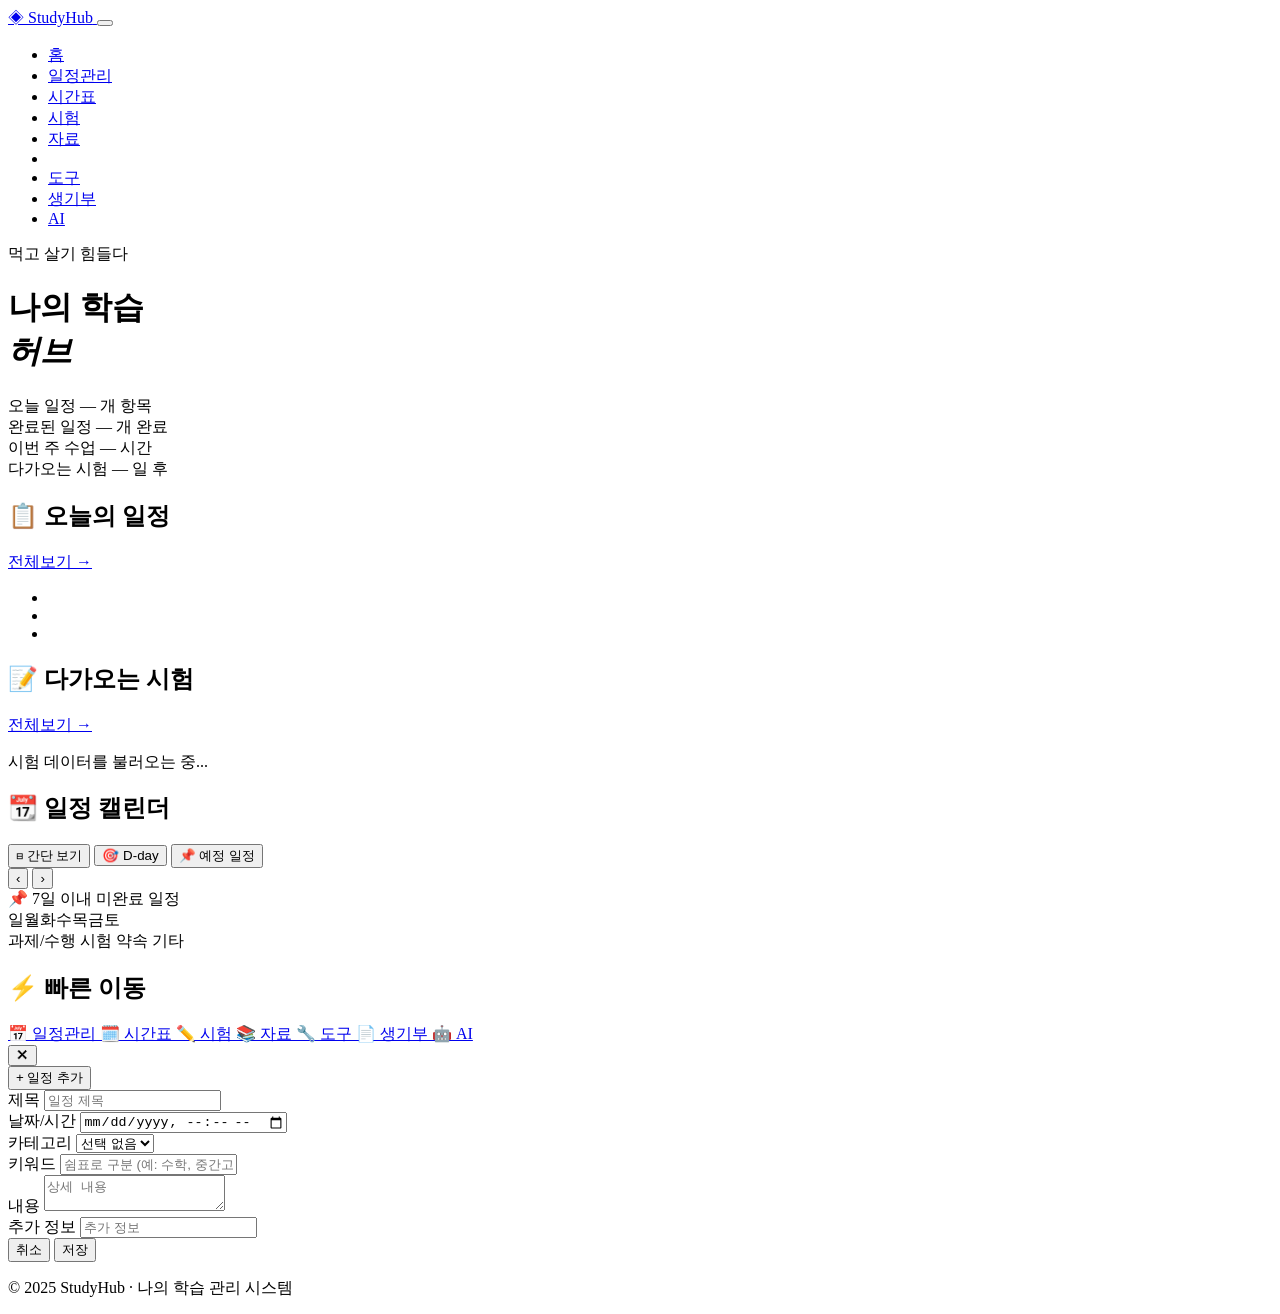
==== commit 8419c5ae: "Update footer text for consistency in language" ====
--- a/index.html
+++ b/index.html
@@ -245,7 +245,7 @@
   </div>
 
   <footer class="footer">
-    <p>© 2025 StudyHub · 나만의 학습 관리 시스템</p>
+    <p>© 2025 StudyHub · 나의 학습 관리 시스템</p>
   </footer>
 
   <script src="homepage.js"></script>
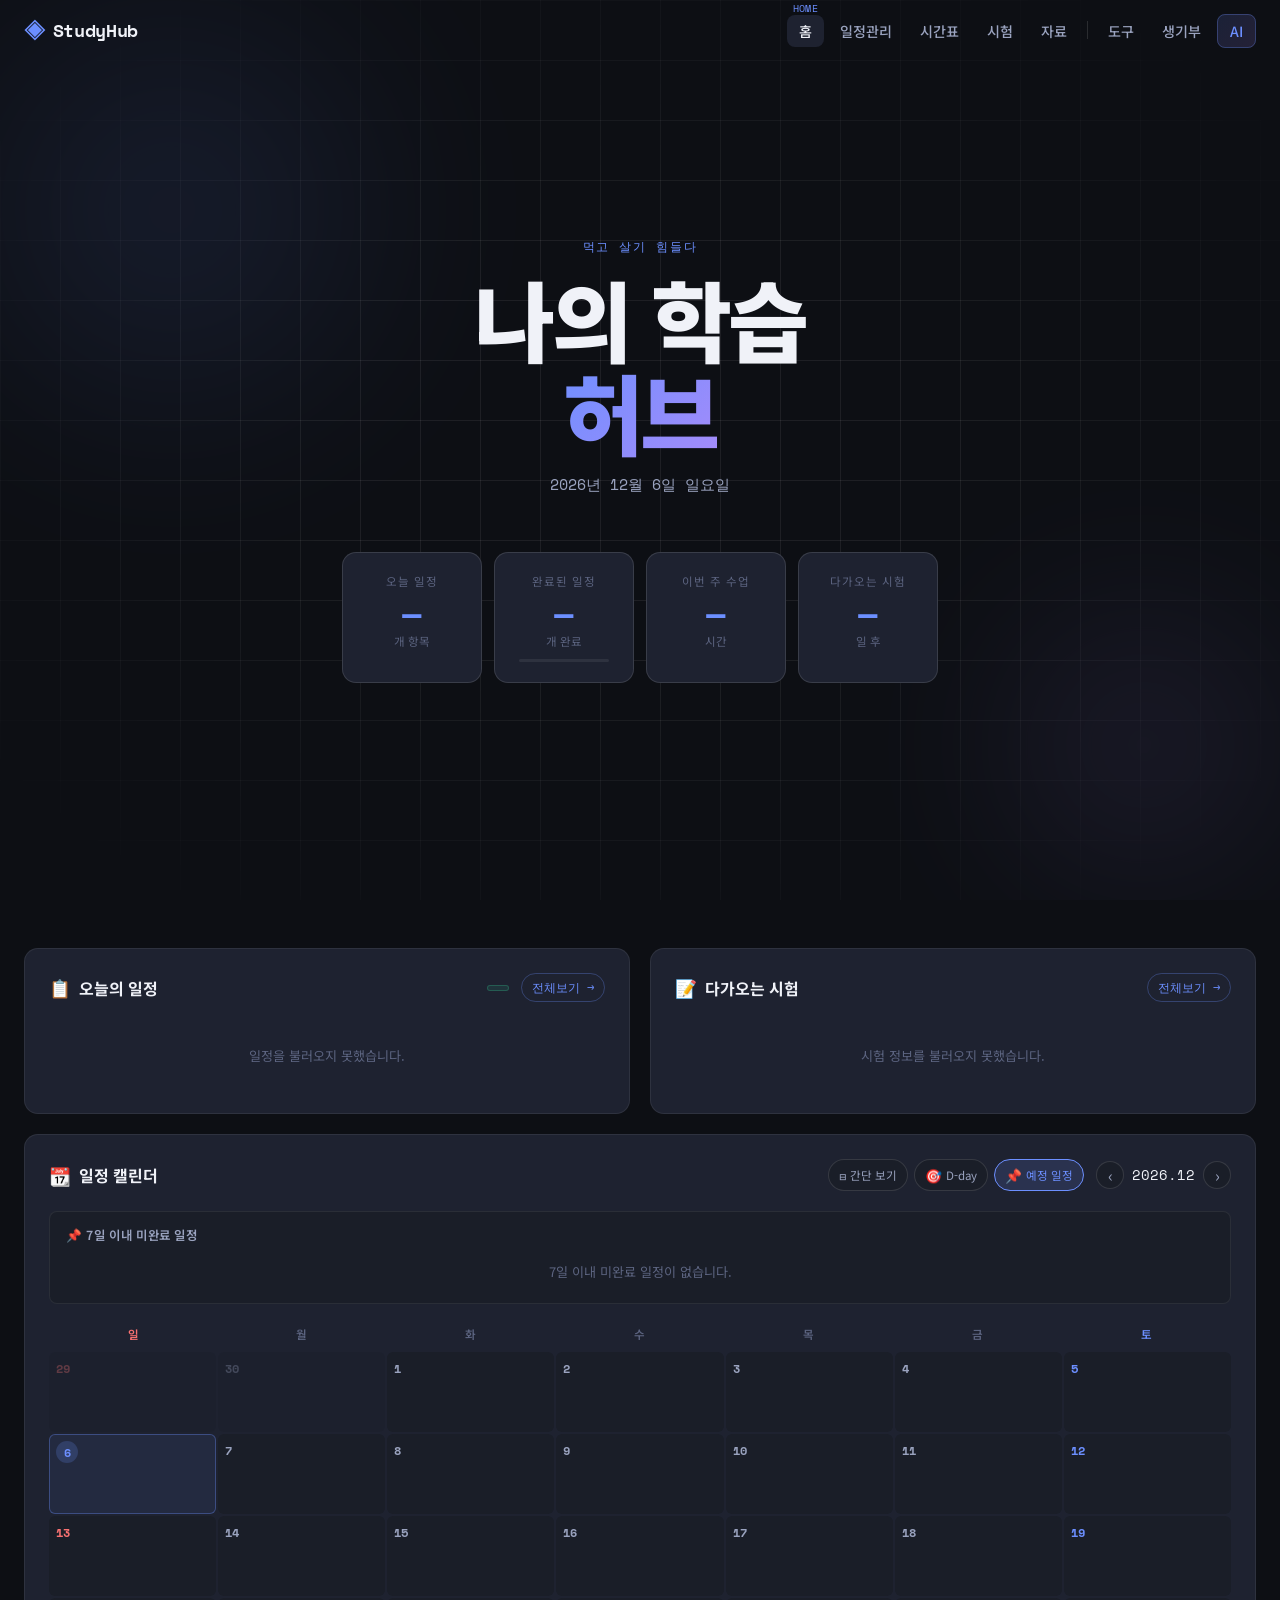
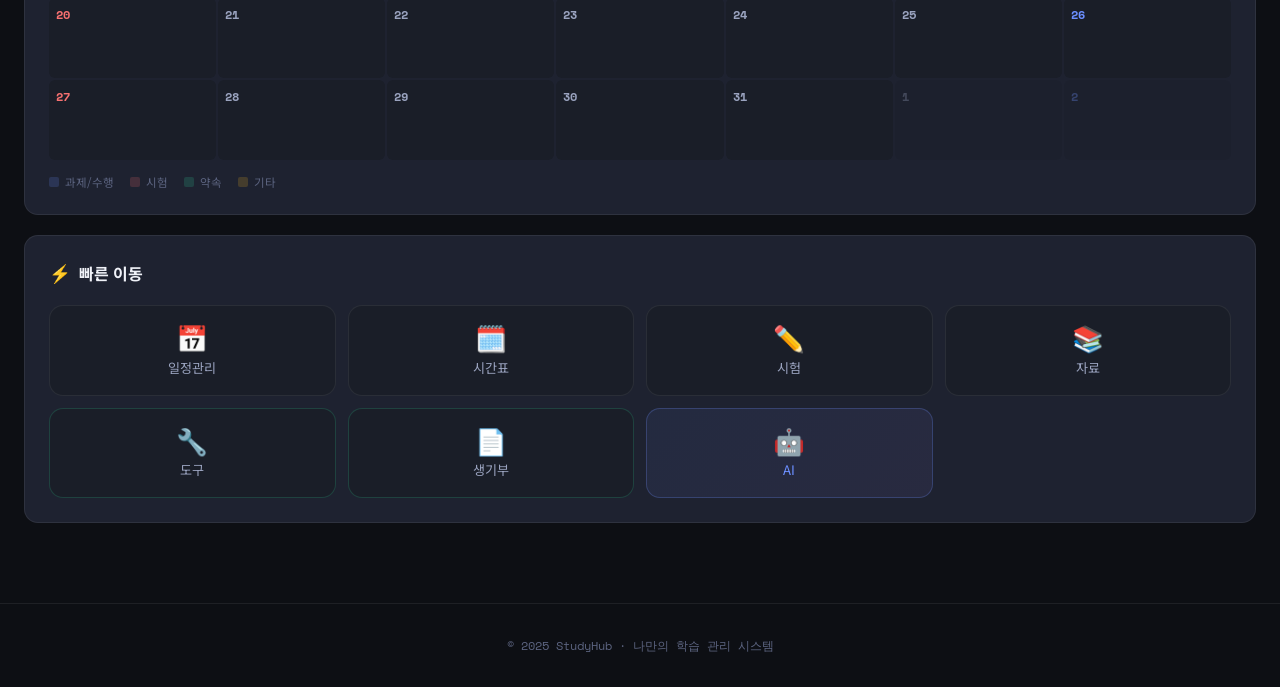
==== commit 8b1138a6: "Add files via upload" ====
--- a/index.html
+++ b/index.html
@@ -1,253 +1,253 @@
-<!DOCTYPE html>
-<html lang="ko">
-<head>
-  <meta charset="UTF-8" />
-  <meta name="viewport" content="width=device-width, initial-scale=1.0" />
-  <title>StudyHub — 홈</title>
-  <link rel="preconnect" href="https://fonts.googleapis.com" />
-  <link rel="preconnect" href="https://fonts.gstatic.com" crossorigin />
-  <link href="https://fonts.googleapis.com/css2?family=Noto+Sans+KR:wght@300;400;500;700;900&family=Space+Mono:wght@400;700&display=swap" rel="stylesheet" />
-  <link rel="stylesheet" href="homepage.css" />
-</head>
-<body>
-
-  <!-- GNB -->
-  <nav class="gnb" id="gnb">
-    <div class="gnb-inner">
-      <a href="index.html" class="gnb-logo">
-        <span class="logo-icon">◈</span>
-        <span class="logo-text">StudyHub</span>
-      </a>
-      <button class="gnb-hamburger" id="hamburger" aria-label="메뉴">
-        <span></span><span></span><span></span>
-      </button>
-      <ul class="gnb-menu" id="gnbMenu">
-        <li><a href="index.html" class="gnb-link active" data-label="HOME">홈</a></li>
-        <li><a href="schedual.html" class="gnb-link" data-label="PLAN">일정관리</a></li>
-        <li><a href="timeschedual.html" class="gnb-link" data-label="TIME">시간표</a></li>
-        <li><a href="exam.html" class="gnb-link" data-label="EXAM">시험</a></li>
-        <li><a href="data.html" class="gnb-link" data-label="DATA">자료</a></li>
-        <li class="gnb-divider"></li>
-        <li><a href="tool.html" class="gnb-link" data-label="TOOL">도구</a></li>
-        <li><a href="memo.html" class="gnb-link" data-label="MEMO">생기부</a></li>
-        <li><a href="ai.html" class="gnb-link gnb-link-ai" data-label="AI">AI</a></li>
-      </ul>
-    </div>
-  </nav>
-
-  <!-- HERO -->
-  <header class="hero">
-    <div class="hero-bg">
-      <div class="hero-grid"></div>
-      <div class="hero-blob blob1"></div>
-      <div class="hero-blob blob2"></div>
-    </div>
-    <div class="hero-content">
-      <p class="hero-eyebrow">먹고 살기 힘들다</p>
-      <h1 class="hero-title">나의 학습<br /><em>허브</em></h1>
-      <p class="hero-subtitle" id="heroDate"></p>
-    </div>
-    <div class="hero-stats" id="heroStats">
-      <div class="stat-card" data-href="schedual.html">
-        <span class="stat-label">오늘 일정</span>
-        <span class="stat-num" id="statToday">—</span>
-        <span class="stat-sub">개 항목</span>
-      </div>
-      <div class="stat-card" data-href="schedual.html">
-        <span class="stat-label">완료된 일정</span>
-        <span class="stat-num stat-done-num" id="statDone">—</span>
-        <span class="stat-sub">개 완료</span>
-        <div class="stat-progress-wrap" id="statProgressWrap">
-          <div class="stat-progress-bar" id="statProgressBar"></div>
-        </div>
-      </div>
-      <div class="stat-card" data-href="timeschedual.html">
-        <span class="stat-label">이번 주 수업</span>
-        <span class="stat-num" id="statClass">—</span>
-        <span class="stat-sub">시간</span>
-      </div>
-      <div class="stat-card" data-href="exam.html">
-        <span class="stat-label">다가오는 시험</span>
-        <span class="stat-num" id="statExam">—</span>
-        <span class="stat-sub">일 후</span>
-      </div>
-    </div>
-  </header>
-
-  <!-- MAIN -->
-  <main class="main-grid">
-
-    <!-- 오늘의 일정 -->
-    <section class="card card-schedule">
-      <div class="card-header">
-        <h2 class="card-title"><span class="card-icon">📋</span> 오늘의 일정</h2>
-        <span class="card-done-count" id="todayDoneCount"></span>
-        <a href="schedual.html" class="card-more">전체보기 →</a>
-      </div>
-      <ul class="schedule-list" id="todayList">
-        <li class="skeleton-item"></li>
-        <li class="skeleton-item"></li>
-        <li class="skeleton-item"></li>
-      </ul>
-    </section>
-
-    <!-- 다가오는 시험 -->
-    <section class="card card-exam">
-      <div class="card-header">
-        <h2 class="card-title"><span class="card-icon">📝</span> 다가오는 시험</h2>
-        <a href="exam.html" class="card-more">전체보기 →</a>
-      </div>
-      <div class="exam-list" id="examList">
-        <p class="empty-msg">시험 데이터를 불러오는 중...</p>
-      </div>
-    </section>
-
-    <!-- 이번 주 일정 캘린더 (full width) -->
-    <section class="card card-calendar">
-      <div class="card-header">
-        <h2 class="card-title"><span class="card-icon">📆</span> 일정 캘린더</h2>
-        <div class="calendar-controls">
-          <button class="ctrl-btn" id="btnCompact">
-            <span class="ctrl-ico">⊟</span>
-            <span class="ctrl-label">간단 보기</span>
-          </button>
-          <button class="ctrl-btn" id="btnDday">
-            <span class="ctrl-ico">🎯</span>
-            <span class="ctrl-label">D-day</span>
-          </button>
-          <button class="ctrl-btn" id="btnUpcoming">
-            <span class="ctrl-ico">📌</span>
-            <span class="ctrl-label">예정 일정</span>
-          </button>
-        </div>
-        <div class="cal-nav">
-          <button class="cal-nav-btn" id="calPrev">‹</button>
-          <span class="cal-month-label" id="calMonthLabel"></span>
-          <button class="cal-nav-btn" id="calNext">›</button>
-        </div>
-      </div>
-
-      <!-- 다가오는 일정 패널 -->
-      <div class="upcoming-panel" id="upcomingPanel">
-        <div class="upcoming-title">📌 7일 이내 미완료 일정</div>
-        <div class="upcoming-list" id="upcomingList"><div class="skeleton-item"></div></div>
-      </div>
-
-      <!-- 달력 -->
-      <div class="calendar-wrap">
-        <div class="cal-day-headers">
-          <span class="sun">일</span><span>월</span><span>화</span><span>수</span><span>목</span><span>금</span><span class="sat">토</span>
-        </div>
-        <div class="cal-grid" id="calGrid"></div>
-      </div>
-
-      <!-- 범례 -->
-      <div class="cal-legend">
-        <span class="legend-item"><span class="legend-dot cat-과제"></span>과제/수행</span>
-        <span class="legend-item"><span class="legend-dot cat-시험"></span>시험</span>
-        <span class="legend-item"><span class="legend-dot cat-약속"></span>약속</span>
-        <span class="legend-item"><span class="legend-dot cat-기타"></span>기타</span>
-      </div>
-    </section>
-
-    <!-- 퀵 메뉴 -->
-    <section class="card card-quick">
-      <div class="card-header">
-        <h2 class="card-title"><span class="card-icon">⚡</span> 빠른 이동</h2>
-      </div>
-      <div class="quick-grid">
-        <a href="schedual.html" class="quick-btn">
-          <span class="quick-ico">📅</span>
-          <span>일정관리</span>
-        </a>
-        <a href="timeschedual.html" class="quick-btn">
-          <span class="quick-ico">🗓️</span>
-          <span>시간표</span>
-        </a>
-        <a href="exam.html" class="quick-btn">
-          <span class="quick-ico">✏️</span>
-          <span>시험</span>
-        </a>
-        <a href="data.html" class="quick-btn">
-          <span class="quick-ico">📚</span>
-          <span>자료</span>
-        </a>
-        <a href="tool.html" class="quick-btn quick-btn-new">
-          <span class="quick-ico">🔧</span>
-          <span>도구</span>
-        </a>
-        <a href="memo.html" class="quick-btn quick-btn-new">
-          <span class="quick-ico">📄</span>
-          <span>생기부</span>
-        </a>
-        <a href="ai.html" class="quick-btn quick-btn-ai">
-          <span class="quick-ico">🤖</span>
-          <span>AI</span>
-        </a>
-      </div>
-    </section>
-
-  </main>
-
-  <!-- 날짜 상세 모달 -->
-  <div class="modal-overlay" id="modalOverlay">
-    <div class="modal" id="modal">
-      <div class="modal-header">
-        <div class="modal-header-info">
-          <div class="modal-date-label" id="modalDateLabel"></div>
-          <div class="modal-dday" id="modalDday"></div>
-        </div>
-        <button class="modal-close" id="modalClose">✕</button>
-      </div>
-      <div class="modal-body">
-        <div class="modal-items" id="modalItems"></div>
-        <button class="modal-add-btn" id="modalAddBtn">+ 일정 추가</button>
-        <div class="modal-form" id="modalForm">
-          <input type="hidden" id="formId" />
-          <div class="form-row">
-            <label>제목</label>
-            <input type="text" id="formName" placeholder="일정 제목" />
-          </div>
-          <div class="form-row">
-            <label>날짜/시간</label>
-            <input type="datetime-local" id="formDate" />
-          </div>
-          <div class="form-row">
-            <label>카테고리</label>
-            <select id="formCategory">
-              <option value="">선택 없음</option>
-              <option value="과제">과제</option>
-              <option value="수행">수행평가</option>
-              <option value="시험">시험</option>
-              <option value="약속">약속</option>
-              <option value="기타">기타</option>
-            </select>
-          </div>
-          <div class="form-row">
-            <label>키워드</label>
-            <input type="text" id="formKeywords" placeholder="쉼표로 구분 (예: 수학, 중간고사)" />
-          </div>
-          <div class="form-row">
-            <label>내용</label>
-            <textarea id="formContent" rows="2" placeholder="상세 내용"></textarea>
-          </div>
-          <div class="form-row">
-            <label>추가 정보</label>
-            <input type="text" id="formAdd" placeholder="추가 정보" />
-          </div>
-          <div class="form-actions">
-            <button class="form-cancel" id="formCancel">취소</button>
-            <button class="form-save" id="formSave">저장</button>
-          </div>
-        </div>
-      </div>
-    </div>
-  </div>
-
-  <footer class="footer">
-    <p>© 2025 StudyHub · 나의 학습 관리 시스템</p>
-  </footer>
-
-  <script src="homepage.js"></script>
-</body>
-</html>
+<!DOCTYPE html>
+<html lang="ko">
+<head>
+  <meta charset="UTF-8" />
+  <meta name="viewport" content="width=device-width, initial-scale=1.0" />
+  <title>StudyHub — 홈</title>
+  <link rel="preconnect" href="https://fonts.googleapis.com" />
+  <link rel="preconnect" href="https://fonts.gstatic.com" crossorigin />
+  <link href="https://fonts.googleapis.com/css2?family=Noto+Sans+KR:wght@300;400;500;700;900&family=Space+Mono:wght@400;700&display=swap" rel="stylesheet" />
+  <link rel="stylesheet" href="homepage.css" />
+</head>
+<body>
+
+  <!-- GNB -->
+  <nav class="gnb" id="gnb">
+    <div class="gnb-inner">
+      <a href="index.html" class="gnb-logo">
+        <span class="logo-icon">◈</span>
+        <span class="logo-text">StudyHub</span>
+      </a>
+      <button class="gnb-hamburger" id="hamburger" aria-label="메뉴">
+        <span></span><span></span><span></span>
+      </button>
+      <ul class="gnb-menu" id="gnbMenu">
+        <li><a href="index.html" class="gnb-link active" data-label="HOME">홈</a></li>
+        <li><a href="schedual.html" class="gnb-link" data-label="PLAN">일정관리</a></li>
+        <li><a href="timeschedual.html" class="gnb-link" data-label="TIME">시간표</a></li>
+        <li><a href="exam.html" class="gnb-link" data-label="EXAM">시험</a></li>
+        <li><a href="data.html" class="gnb-link" data-label="DATA">자료</a></li>
+        <li class="gnb-divider"></li>
+        <li><a href="tool.html" class="gnb-link" data-label="TOOL">도구</a></li>
+        <li><a href="memo.html" class="gnb-link" data-label="MEMO">생기부</a></li>
+        <li><a href="ai.html" class="gnb-link gnb-link-ai" data-label="AI">AI</a></li>
+      </ul>
+    </div>
+  </nav>
+
+  <!-- HERO -->
+  <header class="hero">
+    <div class="hero-bg">
+      <div class="hero-grid"></div>
+      <div class="hero-blob blob1"></div>
+      <div class="hero-blob blob2"></div>
+    </div>
+    <div class="hero-content">
+      <p class="hero-eyebrow">먹고 살기 힘들다</p>
+      <h1 class="hero-title">나의 학습<br /><em>허브</em></h1>
+      <p class="hero-subtitle" id="heroDate"></p>
+    </div>
+    <div class="hero-stats" id="heroStats">
+      <div class="stat-card" data-href="schedual.html">
+        <span class="stat-label">오늘 일정</span>
+        <span class="stat-num" id="statToday">—</span>
+        <span class="stat-sub">개 항목</span>
+      </div>
+      <div class="stat-card" data-href="schedual.html">
+        <span class="stat-label">완료된 일정</span>
+        <span class="stat-num stat-done-num" id="statDone">—</span>
+        <span class="stat-sub">개 완료</span>
+        <div class="stat-progress-wrap" id="statProgressWrap">
+          <div class="stat-progress-bar" id="statProgressBar"></div>
+        </div>
+      </div>
+      <div class="stat-card" data-href="timeschedual.html">
+        <span class="stat-label">이번 주 수업</span>
+        <span class="stat-num" id="statClass">—</span>
+        <span class="stat-sub">시간</span>
+      </div>
+      <div class="stat-card" data-href="exam.html">
+        <span class="stat-label">다가오는 시험</span>
+        <span class="stat-num" id="statExam">—</span>
+        <span class="stat-sub">일 후</span>
+      </div>
+    </div>
+  </header>
+
+  <!-- MAIN -->
+  <main class="main-grid">
+
+    <!-- 오늘의 일정 -->
+    <section class="card card-schedule">
+      <div class="card-header">
+        <h2 class="card-title"><span class="card-icon">📋</span> 오늘의 일정</h2>
+        <span class="card-done-count" id="todayDoneCount"></span>
+        <a href="schedual.html" class="card-more">전체보기 →</a>
+      </div>
+      <ul class="schedule-list" id="todayList">
+        <li class="skeleton-item"></li>
+        <li class="skeleton-item"></li>
+        <li class="skeleton-item"></li>
+      </ul>
+    </section>
+
+    <!-- 다가오는 시험 -->
+    <section class="card card-exam">
+      <div class="card-header">
+        <h2 class="card-title"><span class="card-icon">📝</span> 다가오는 시험</h2>
+        <a href="exam.html" class="card-more">전체보기 →</a>
+      </div>
+      <div class="exam-list" id="examList">
+        <p class="empty-msg">시험 데이터를 불러오는 중...</p>
+      </div>
+    </section>
+
+    <!-- 이번 주 일정 캘린더 (full width) -->
+    <section class="card card-calendar">
+      <div class="card-header">
+        <h2 class="card-title"><span class="card-icon">📆</span> 일정 캘린더</h2>
+        <div class="calendar-controls">
+          <button class="ctrl-btn" id="btnCompact">
+            <span class="ctrl-ico">⊟</span>
+            <span class="ctrl-label">간단 보기</span>
+          </button>
+          <button class="ctrl-btn" id="btnDday">
+            <span class="ctrl-ico">🎯</span>
+            <span class="ctrl-label">D-day</span>
+          </button>
+          <button class="ctrl-btn" id="btnUpcoming">
+            <span class="ctrl-ico">📌</span>
+            <span class="ctrl-label">예정 일정</span>
+          </button>
+        </div>
+        <div class="cal-nav">
+          <button class="cal-nav-btn" id="calPrev">‹</button>
+          <span class="cal-month-label" id="calMonthLabel"></span>
+          <button class="cal-nav-btn" id="calNext">›</button>
+        </div>
+      </div>
+
+      <!-- 다가오는 일정 패널 -->
+      <div class="upcoming-panel" id="upcomingPanel">
+        <div class="upcoming-title">📌 7일 이내 미완료 일정</div>
+        <div class="upcoming-list" id="upcomingList"><div class="skeleton-item"></div></div>
+      </div>
+
+      <!-- 달력 -->
+      <div class="calendar-wrap">
+        <div class="cal-day-headers">
+          <span class="sun">일</span><span>월</span><span>화</span><span>수</span><span>목</span><span>금</span><span class="sat">토</span>
+        </div>
+        <div class="cal-grid" id="calGrid"></div>
+      </div>
+
+      <!-- 범례 -->
+      <div class="cal-legend">
+        <span class="legend-item"><span class="legend-dot cat-과제"></span>과제/수행</span>
+        <span class="legend-item"><span class="legend-dot cat-시험"></span>시험</span>
+        <span class="legend-item"><span class="legend-dot cat-약속"></span>약속</span>
+        <span class="legend-item"><span class="legend-dot cat-기타"></span>기타</span>
+      </div>
+    </section>
+
+    <!-- 퀵 메뉴 -->
+    <section class="card card-quick">
+      <div class="card-header">
+        <h2 class="card-title"><span class="card-icon">⚡</span> 빠른 이동</h2>
+      </div>
+      <div class="quick-grid">
+        <a href="schedual.html" class="quick-btn">
+          <span class="quick-ico">📅</span>
+          <span>일정관리</span>
+        </a>
+        <a href="timeschedual.html" class="quick-btn">
+          <span class="quick-ico">🗓️</span>
+          <span>시간표</span>
+        </a>
+        <a href="exam.html" class="quick-btn">
+          <span class="quick-ico">✏️</span>
+          <span>시험</span>
+        </a>
+        <a href="data.html" class="quick-btn">
+          <span class="quick-ico">📚</span>
+          <span>자료</span>
+        </a>
+        <a href="tool.html" class="quick-btn quick-btn-new">
+          <span class="quick-ico">🔧</span>
+          <span>도구</span>
+        </a>
+        <a href="memo.html" class="quick-btn quick-btn-new">
+          <span class="quick-ico">📄</span>
+          <span>생기부</span>
+        </a>
+        <a href="ai.html" class="quick-btn quick-btn-ai">
+          <span class="quick-ico">🤖</span>
+          <span>AI</span>
+        </a>
+      </div>
+    </section>
+
+  </main>
+
+  <!-- 날짜 상세 모달 -->
+  <div class="modal-overlay" id="modalOverlay">
+    <div class="modal" id="modal">
+      <div class="modal-header">
+        <div class="modal-header-info">
+          <div class="modal-date-label" id="modalDateLabel"></div>
+          <div class="modal-dday" id="modalDday"></div>
+        </div>
+        <button class="modal-close" id="modalClose">✕</button>
+      </div>
+      <div class="modal-body">
+        <div class="modal-items" id="modalItems"></div>
+        <button class="modal-add-btn" id="modalAddBtn">+ 일정 추가</button>
+        <div class="modal-form" id="modalForm">
+          <input type="hidden" id="formId" />
+          <div class="form-row">
+            <label>제목</label>
+            <input type="text" id="formName" placeholder="일정 제목" />
+          </div>
+          <div class="form-row">
+            <label>날짜/시간</label>
+            <input type="datetime-local" id="formDate" />
+          </div>
+          <div class="form-row">
+            <label>카테고리</label>
+            <select id="formCategory">
+              <option value="">선택 없음</option>
+              <option value="과제">과제</option>
+              <option value="수행">수행평가</option>
+              <option value="시험">시험</option>
+              <option value="약속">약속</option>
+              <option value="기타">기타</option>
+            </select>
+          </div>
+          <div class="form-row">
+            <label>키워드</label>
+            <input type="text" id="formKeywords" placeholder="쉼표로 구분 (예: 수학, 중간고사)" />
+          </div>
+          <div class="form-row">
+            <label>내용</label>
+            <textarea id="formContent" rows="2" placeholder="상세 내용"></textarea>
+          </div>
+          <div class="form-row">
+            <label>추가 정보</label>
+            <input type="text" id="formAdd" placeholder="추가 정보" />
+          </div>
+          <div class="form-actions">
+            <button class="form-cancel" id="formCancel">취소</button>
+            <button class="form-save" id="formSave">저장</button>
+          </div>
+        </div>
+      </div>
+    </div>
+  </div>
+
+  <footer class="footer">
+    <p>© 2025 StudyHub · 나만의 학습 관리 시스템</p>
+  </footer>
+
+  <script src="homepage.js"></script>
+</body>
+</html>
--- a/homepage.css
+++ b/homepage.css
@@ -0,0 +1,1204 @@
+/* ==========================================
+   StudyHub — homepage.css
+   ========================================== */
+
+/* ── CSS 변수 ─────────────────────────────── */
+:root {
+  --bg: #0d0f14;
+  --bg2: #13161d;
+  --bg3: #1a1e28;
+  --surface: #1e2230;
+  --surface2: #252a38;
+  --border: rgba(255,255,255,0.07);
+  --border2: rgba(255,255,255,0.12);
+
+  --accent: #6c8fff;
+  --accent2: #a78bfa;
+  --accent3: #34d399;
+  --accent-red: #f87171;
+  --accent-yellow: #fbbf24;
+
+  --text1: #f0f2f8;
+  --text2: #9aa3bf;
+  --text3: #5c6480;
+
+  --cat-과제: #6c8fff;
+  --cat-시험: #f87171;
+  --cat-약속: #34d399;
+  --cat-기타: #fbbf24;
+
+  --radius: 14px;
+  --radius-sm: 8px;
+  --shadow: 0 4px 24px rgba(0,0,0,0.4);
+  --shadow-sm: 0 2px 8px rgba(0,0,0,0.3);
+
+  --gnb-h: 60px;
+  --font-mono: 'Space Mono', monospace;
+  --font-main: 'Noto Sans KR', sans-serif;
+}
+
+/* ── 리셋 ─────────────────────────────────── */
+*, *::before, *::after { box-sizing: border-box; margin: 0; padding: 0; }
+html { font-size: 16px; scroll-behavior: smooth; }
+body {
+  font-family: var(--font-main);
+  background: var(--bg);
+  color: var(--text1);
+  min-height: 100vh;
+  overflow-x: hidden;
+}
+a { color: inherit; text-decoration: none; }
+button { cursor: pointer; font-family: inherit; border: none; background: none; }
+ul { list-style: none; }
+
+/* ── GNB ──────────────────────────────────── */
+.gnb {
+  position: fixed;
+  top: 0; left: 0; right: 0;
+  height: var(--gnb-h);
+  z-index: 100;
+  background: transparent;
+  transition: background 0.3s, box-shadow 0.3s, backdrop-filter 0.3s;
+}
+.gnb.scrolled {
+  background: rgba(13,15,20,0.85);
+  backdrop-filter: blur(16px);
+  box-shadow: 0 1px 0 var(--border);
+}
+.gnb-inner {
+  max-width: 1280px;
+  margin: 0 auto;
+  height: 100%;
+  padding: 0 24px;
+  display: flex;
+  align-items: center;
+  gap: 32px;
+}
+.gnb-logo {
+  display: flex;
+  align-items: center;
+  gap: 8px;
+  font-family: var(--font-mono);
+  font-weight: 700;
+  font-size: 1.1rem;
+  letter-spacing: -0.02em;
+  flex-shrink: 0;
+}
+.logo-icon {
+  color: var(--accent);
+  font-size: 1.3rem;
+  animation: spin-slow 12s linear infinite;
+}
+@keyframes spin-slow {
+  from { transform: rotate(0deg); }
+  to   { transform: rotate(360deg); }
+}
+.logo-text { color: var(--text1); }
+
+.gnb-menu {
+  display: flex;
+  align-items: center;
+  gap: 4px;
+  margin-left: auto;
+}
+.gnb-divider {
+  width: 1px;
+  height: 18px;
+  background: var(--border2);
+  margin: 0 4px;
+}
+.gnb-link {
+  position: relative;
+  padding: 6px 12px;
+  border-radius: 8px;
+  font-size: 0.88rem;
+  font-weight: 500;
+  color: var(--text2);
+  transition: color 0.2s, background 0.2s;
+}
+.gnb-link::after {
+  content: attr(data-label);
+  position: absolute;
+  top: -14px; left: 50%;
+  transform: translateX(-50%);
+  font-family: var(--font-mono);
+  font-size: 0.6rem;
+  color: var(--accent);
+  opacity: 0;
+  transition: opacity 0.2s;
+  pointer-events: none;
+  letter-spacing: 0.05em;
+}
+.gnb-link:hover, .gnb-link.active {
+  color: var(--text1);
+  background: var(--surface);
+}
+.gnb-link:hover::after, .gnb-link.active::after { opacity: 1; }
+.gnb-link-ai {
+  background: linear-gradient(135deg, rgba(108,143,255,0.15), rgba(167,139,250,0.15));
+  border: 1px solid rgba(108,143,255,0.3);
+  color: var(--accent);
+}
+.gnb-link-ai:hover {
+  background: linear-gradient(135deg, rgba(108,143,255,0.25), rgba(167,139,250,0.25));
+  color: var(--text1);
+}
+
+/* 햄버거 */
+.gnb-hamburger {
+  display: none;
+  flex-direction: column;
+  gap: 5px;
+  padding: 8px;
+  margin-left: auto;
+  border-radius: 8px;
+  transition: background 0.2s;
+}
+.gnb-hamburger:hover { background: var(--surface); }
+.gnb-hamburger span {
+  display: block;
+  width: 20px;
+  height: 2px;
+  background: var(--text2);
+  border-radius: 2px;
+  transition: transform 0.3s, opacity 0.3s;
+}
+.gnb-hamburger.open span:nth-child(1) { transform: translateY(7px) rotate(45deg); }
+.gnb-hamburger.open span:nth-child(2) { opacity: 0; }
+.gnb-hamburger.open span:nth-child(3) { transform: translateY(-7px) rotate(-45deg); }
+
+@media (max-width: 768px) {
+  .gnb-hamburger { display: flex; }
+  .gnb-menu {
+    position: fixed;
+    top: var(--gnb-h); left: 0; right: 0;
+    background: rgba(13,15,20,0.97);
+    backdrop-filter: blur(20px);
+    flex-direction: column;
+    align-items: stretch;
+    gap: 0;
+    padding: 12px 16px 24px;
+    max-height: 0;
+    overflow: hidden;
+    transition: max-height 0.4s cubic-bezier(0.4,0,0.2,1), padding 0.3s;
+  }
+  .gnb-menu.open { max-height: 80vh; padding: 12px 16px 24px; }
+  .gnb-link { padding: 12px 16px; font-size: 1rem; }
+  .gnb-link::after { display: none; }
+  .gnb-divider { width: 100%; height: 1px; margin: 6px 0; }
+}
+
+/* ── HERO ─────────────────────────────────── */
+.hero {
+  min-height: 100vh;
+  display: flex;
+  flex-direction: column;
+  justify-content: center;
+  align-items: center;
+  position: relative;
+  overflow: hidden;
+  padding: calc(var(--gnb-h) + 40px) 24px 80px;
+  text-align: center;
+}
+.hero-bg {
+  position: absolute;
+  inset: 0;
+  pointer-events: none;
+}
+.hero-grid {
+  position: absolute;
+  inset: 0;
+  background-image:
+    linear-gradient(var(--border) 1px, transparent 1px),
+    linear-gradient(90deg, var(--border) 1px, transparent 1px);
+  background-size: 60px 60px;
+  mask-image: radial-gradient(ellipse 80% 80% at 50% 50%, black 30%, transparent 80%);
+}
+.hero-blob {
+  position: absolute;
+  border-radius: 50%;
+  filter: blur(80px);
+  opacity: 0.12;
+  animation: float 12s ease-in-out infinite;
+}
+.blob1 {
+  width: 600px; height: 600px;
+  background: radial-gradient(circle, var(--accent), transparent 70%);
+  top: -10%; left: -10%;
+  animation-delay: 0s;
+}
+.blob2 {
+  width: 400px; height: 400px;
+  background: radial-gradient(circle, var(--accent2), transparent 70%);
+  bottom: -5%; right: -5%;
+  animation-delay: -6s;
+}
+@keyframes float {
+  0%, 100% { transform: translate(0, 0) scale(1); }
+  33%       { transform: translate(30px, -20px) scale(1.05); }
+  66%       { transform: translate(-20px, 10px) scale(0.95); }
+}
+
+.hero-content { position: relative; z-index: 1; }
+.hero-eyebrow {
+  font-family: var(--font-mono);
+  font-size: 0.78rem;
+  letter-spacing: 0.15em;
+  text-transform: uppercase;
+  color: var(--accent);
+  margin-bottom: 16px;
+  opacity: 0;
+  animation: fadeUp 0.8s 0.2s forwards;
+}
+.hero-title {
+  font-size: clamp(2.8rem, 8vw, 5.5rem);
+  font-weight: 900;
+  line-height: 1.05;
+  letter-spacing: -0.04em;
+  color: var(--text1);
+  margin-bottom: 16px;
+  opacity: 0;
+  animation: fadeUp 0.8s 0.35s forwards;
+}
+.hero-title em {
+  font-style: normal;
+  background: linear-gradient(135deg, var(--accent), var(--accent2));
+  -webkit-background-clip: text;
+  -webkit-text-fill-color: transparent;
+  background-clip: text;
+}
+.hero-subtitle {
+  font-family: var(--font-mono);
+  font-size: 0.95rem;
+  color: var(--text2);
+  margin-top: 8px;
+  opacity: 0;
+  animation: fadeUp 0.8s 0.5s forwards;
+}
+@keyframes fadeUp {
+  from { opacity: 0; transform: translateY(20px); }
+  to   { opacity: 1; transform: translateY(0); }
+}
+
+/* 스탯 카드 */
+.hero-stats {
+  position: relative;
+  z-index: 1;
+  display: flex;
+  gap: 12px;
+  margin-top: 56px;
+  flex-wrap: wrap;
+  justify-content: center;
+  opacity: 0;
+  animation: fadeUp 0.8s 0.65s forwards;
+}
+.stat-card {
+  background: var(--surface);
+  border: 1px solid var(--border2);
+  border-radius: var(--radius);
+  padding: 20px 24px;
+  min-width: 140px;
+  text-align: center;
+  transition: transform 0.2s, border-color 0.2s, box-shadow 0.2s;
+  cursor: pointer;
+}
+.stat-card:hover {
+  transform: translateY(-3px);
+  border-color: var(--accent);
+  box-shadow: 0 8px 32px rgba(108,143,255,0.15);
+}
+.stat-label {
+  display: block;
+  font-size: 0.72rem;
+  color: var(--text3);
+  text-transform: uppercase;
+  letter-spacing: 0.08em;
+  margin-bottom: 8px;
+}
+.stat-num {
+  display: block;
+  font-family: var(--font-mono);
+  font-size: 2rem;
+  font-weight: 700;
+  color: var(--accent);
+  line-height: 1;
+}
+.stat-sub {
+  display: block;
+  font-size: 0.72rem;
+  color: var(--text3);
+  margin-top: 4px;
+}
+
+/* 완료 stat 카드 — 진행 바 */
+.stat-progress-wrap {
+  height: 3px;
+  border-radius: 2px;
+  background: var(--border);
+  margin-top: 10px;
+  overflow: hidden;
+}
+.stat-progress-bar {
+  height: 100%;
+  border-radius: 2px;
+  background: var(--accent3);
+  transition: width 0.5s ease;
+  width: 0%;
+}
+
+/* 오늘 일정 카드 헤더 완료 카운트 */
+.card-done-count {
+  font-family: var(--font-mono);
+  font-size: 0.72rem;
+  color: var(--accent3);
+  background: rgba(52,211,153,0.1);
+  border: 1px solid rgba(52,211,153,0.25);
+  border-radius: 20px;
+  padding: 2px 10px;
+  white-space: nowrap;
+}
+
+/* ── MAIN GRID ────────────────────────────── */
+.main-grid {
+  max-width: 1280px;
+  margin: 0 auto;
+  padding: 48px 24px 80px;
+  display: grid;
+  grid-template-columns: 1fr 1fr;
+  grid-template-areas:
+    "schedule exam"
+    "calendar calendar"
+    "quick quick";
+  gap: 20px;
+}
+.card-schedule { grid-area: schedule; }
+.card-exam     { grid-area: exam; }
+.card-calendar { grid-area: calendar; }
+.card-quick    { grid-area: quick; }
+
+@media (max-width: 768px) {
+  .main-grid {
+    grid-template-columns: 1fr;
+    grid-template-areas:
+      "schedule"
+      "exam"
+      "calendar"
+      "quick";
+  }
+}
+
+/* ── 카드 ─────────────────────────────────── */
+.card {
+  background: var(--surface);
+  border: 1px solid var(--border);
+  border-radius: var(--radius);
+  padding: 24px;
+  transition: border-color 0.3s;
+}
+.card:hover { border-color: var(--border2); }
+.card-header {
+  display: flex;
+  align-items: center;
+  gap: 12px;
+  margin-bottom: 20px;
+  flex-wrap: wrap;
+}
+.card-title {
+  font-size: 1rem;
+  font-weight: 700;
+  color: var(--text1);
+  display: flex;
+  align-items: center;
+  gap: 8px;
+  flex: 1;
+}
+.card-icon { font-size: 1.1rem; }
+.card-more {
+  font-size: 0.78rem;
+  color: var(--accent);
+  font-family: var(--font-mono);
+  padding: 4px 10px;
+  border: 1px solid rgba(108,143,255,0.3);
+  border-radius: 20px;
+  transition: background 0.2s, color 0.2s;
+  white-space: nowrap;
+}
+.card-more:hover {
+  background: var(--accent);
+  color: var(--bg);
+}
+
+/* ── 오늘의 일정 목록 ─────────────────────── */
+.schedule-list { display: flex; flex-direction: column; gap: 8px; }
+.schedule-item {
+  display: flex;
+  align-items: center;
+  gap: 12px;
+  padding: 10px 14px;
+  border-radius: var(--radius-sm);
+  background: var(--bg3);
+  border: 1px solid var(--border);
+  transition: background 0.2s;
+}
+.schedule-item.done { opacity: 0.5; }
+.schedule-item.done .s-name { text-decoration: line-through; color: var(--text3); }
+.s-check {
+  width: 20px;
+  height: 20px;
+  border-radius: 50%;
+  border: 2px solid var(--border2);
+  display: flex;
+  align-items: center;
+  justify-content: center;
+  font-size: 0.65rem;
+  color: var(--accent3);
+  flex-shrink: 0;
+  background: transparent;
+  cursor: pointer;
+  transition: border-color 0.2s, background 0.2s;
+}
+.schedule-item.done .s-check {
+  border-color: var(--accent3);
+  background: rgba(52,211,153,0.15);
+}
+.s-info { flex: 1; min-width: 0; }
+.s-name {
+  font-size: 0.9rem;
+  font-weight: 500;
+  color: var(--text1);
+  white-space: nowrap;
+  overflow: hidden;
+  text-overflow: ellipsis;
+}
+.s-time {
+  font-size: 0.75rem;
+  color: var(--text3);
+  font-family: var(--font-mono);
+  margin-top: 2px;
+}
+.s-cat {
+  font-size: 0.68rem;
+  padding: 2px 8px;
+  border-radius: 20px;
+  background: rgba(108,143,255,0.15);
+  color: var(--accent);
+  white-space: nowrap;
+}
+
+/* ── 시험 목록 ──────────────────────────────  */
+.exam-list { display: flex; flex-direction: column; gap: 8px; }
+.exam-item {
+  padding: 12px 14px;
+  border-radius: var(--radius-sm);
+  background: rgba(248,113,113,0.08);
+  border: 1px solid rgba(248,113,113,0.2);
+  display: flex;
+  align-items: center;
+  gap: 12px;
+}
+.exam-dday {
+  font-family: var(--font-mono);
+  font-size: 0.8rem;
+  font-weight: 700;
+  color: var(--accent-red);
+  min-width: 52px;
+}
+.exam-name {
+  font-size: 0.88rem;
+  font-weight: 500;
+  flex: 1;
+  min-width: 0;
+  overflow: hidden;
+  text-overflow: ellipsis;
+  white-space: nowrap;
+}
+.exam-date {
+  font-size: 0.72rem;
+  color: var(--text3);
+  font-family: var(--font-mono);
+  white-space: nowrap;
+}
+
+/* ── 빈 메시지 / 스켈레톤 ──────────────────── */
+.empty-msg {
+  font-size: 0.82rem;
+  color: var(--text3);
+  text-align: center;
+  padding: 24px 0;
+}
+.skeleton-item {
+  height: 52px;
+  border-radius: var(--radius-sm);
+  background: linear-gradient(90deg, var(--bg3) 25%, var(--surface2) 50%, var(--bg3) 75%);
+  background-size: 200% 100%;
+  animation: shimmer 1.5s infinite;
+}
+@keyframes shimmer {
+  0%   { background-position: 200% 0; }
+  100% { background-position: -200% 0; }
+}
+
+/* ── 달력 섹션 ──────────────────────────────── */
+.calendar-controls {
+  display: flex;
+  gap: 6px;
+  flex-wrap: wrap;
+}
+.ctrl-btn {
+  display: flex;
+  align-items: center;
+  gap: 4px;
+  padding: 5px 10px;
+  border-radius: 20px;
+  border: 1px solid var(--border2);
+  font-size: 0.75rem;
+  color: var(--text2);
+  background: var(--bg3);
+  transition: all 0.2s;
+}
+.ctrl-btn:hover { border-color: var(--accent); color: var(--accent); }
+.ctrl-btn.active {
+  background: rgba(108,143,255,0.15);
+  border-color: var(--accent);
+  color: var(--accent);
+}
+.ctrl-ico { font-size: 0.85rem; }
+.ctrl-label { font-size: 0.72rem; }
+
+.cal-nav {
+  display: flex;
+  align-items: center;
+  gap: 8px;
+  margin-left: auto;
+}
+.cal-nav-btn {
+  width: 28px;
+  height: 28px;
+  border-radius: 50%;
+  border: 1px solid var(--border2);
+  background: var(--bg3);
+  color: var(--text2);
+  font-size: 1rem;
+  display: flex;
+  align-items: center;
+  justify-content: center;
+  transition: all 0.2s;
+}
+.cal-nav-btn:hover { border-color: var(--accent); color: var(--accent); }
+.cal-month-label {
+  font-family: var(--font-mono);
+  font-size: 0.85rem;
+  color: var(--text1);
+  min-width: 60px;
+  text-align: center;
+}
+
+/* 다가오는 일정 패널 */
+.upcoming-panel {
+  background: var(--bg3);
+  border: 1px solid var(--border);
+  border-radius: var(--radius-sm);
+  padding: 14px 16px;
+  margin-bottom: 16px;
+}
+.upcoming-title {
+  font-size: 0.78rem;
+  font-weight: 600;
+  color: var(--text2);
+  margin-bottom: 10px;
+  text-transform: uppercase;
+  letter-spacing: 0.05em;
+}
+.upcoming-list { display: flex; flex-direction: column; gap: 4px; }
+.upcoming-item {
+  display: flex;
+  align-items: center;
+  gap: 10px;
+  padding: 6px 8px;
+  border-radius: 6px;
+  cursor: pointer;
+  transition: background 0.15s;
+}
+.upcoming-item:hover { background: var(--surface); }
+.upcoming-dday {
+  font-family: var(--font-mono);
+  font-size: 0.72rem;
+  font-weight: 700;
+  color: var(--accent);
+  min-width: 42px;
+}
+.upcoming-dday.today { color: var(--accent-red); }
+.upcoming-name {
+  font-size: 0.82rem;
+  flex: 1;
+  min-width: 0;
+  overflow: hidden;
+  text-overflow: ellipsis;
+  white-space: nowrap;
+  color: var(--text1);
+}
+.upcoming-cat {
+  font-size: 0.65rem;
+  padding: 2px 7px;
+  border-radius: 20px;
+  white-space: nowrap;
+}
+
+/* 달력 그리드 */
+.calendar-wrap { overflow: hidden; }
+.cal-day-headers {
+  display: grid;
+  grid-template-columns: repeat(7, 1fr);
+  margin-bottom: 4px;
+}
+.cal-day-headers span {
+  text-align: center;
+  font-size: 0.72rem;
+  font-weight: 600;
+  color: var(--text3);
+  padding: 6px 0;
+  text-transform: uppercase;
+  letter-spacing: 0.05em;
+}
+.cal-day-headers .sun { color: var(--accent-red); }
+.cal-day-headers .sat { color: var(--accent); }
+
+.cal-grid {
+  display: grid;
+  grid-template-columns: repeat(7, 1fr);
+  gap: 2px;
+}
+.cal-cell {
+  min-height: 80px;
+  padding: 6px;
+  border-radius: 6px;
+  background: var(--bg3);
+  border: 1px solid transparent;
+  cursor: pointer;
+  transition: border-color 0.15s, background 0.15s;
+  overflow: hidden;
+}
+.cal-cell:hover {
+  background: var(--surface2);
+  border-color: var(--border2);
+}
+.cal-cell.today {
+  background: rgba(108,143,255,0.08);
+  border-color: rgba(108,143,255,0.35);
+}
+.cal-cell.other-month { opacity: 0.3; }
+.cal-cell.sun .cal-date-num { color: var(--accent-red); }
+.cal-cell.sat .cal-date-num { color: var(--accent); }
+
+.cal-date-num {
+  font-family: var(--font-mono);
+  font-size: 0.78rem;
+  font-weight: 700;
+  color: var(--text2);
+  display: block;
+  margin-bottom: 4px;
+}
+.cal-cell.today .cal-date-num {
+  color: var(--accent);
+  background: rgba(108,143,255,0.2);
+  width: 22px;
+  height: 22px;
+  border-radius: 50%;
+  display: flex;
+  align-items: center;
+  justify-content: center;
+  font-size: 0.72rem;
+}
+
+/* D-day 뱃지 */
+.cal-dday-badge {
+  display: inline-block;
+  font-family: var(--font-mono);
+  font-size: 0.6rem;
+  font-weight: 700;
+  color: var(--accent-red);
+  background: rgba(248,113,113,0.12);
+  border: 1px solid rgba(248,113,113,0.3);
+  padding: 1px 5px;
+  border-radius: 4px;
+  margin-bottom: 2px;
+}
+
+/* 캘린더 이벤트 칩 */
+.cal-events { display: flex; flex-direction: column; gap: 2px; }
+.cal-event-chip {
+  font-size: 0.64rem;
+  padding: 2px 5px;
+  border-radius: 3px;
+  white-space: nowrap;
+  overflow: hidden;
+  text-overflow: ellipsis;
+  font-weight: 500;
+  line-height: 1.3;
+}
+.cal-event-chip.done { opacity: 0.4; text-decoration: line-through; }
+.cal-more {
+  font-size: 0.6rem;
+  color: var(--text3);
+  padding-left: 2px;
+}
+
+/* 카테고리 색상 칩 */
+.cat-과제 { background: rgba(108,143,255,0.18); color: var(--cat-과제); }
+.cat-시험 { background: rgba(248,113,113,0.18); color: var(--cat-시험); }
+.cat-약속 { background: rgba(52,211,153,0.18);  color: var(--cat-약속); }
+.cat-기타 { background: rgba(251,191,36,0.18);  color: var(--cat-기타); }
+.cat-default { background: var(--bg3); color: var(--text3); }
+
+/* compact 모드 */
+.cal-grid.compact .cal-cell { min-height: 52px; padding: 5px 6px; }
+.cal-grid.compact .cal-events { display: none; }
+
+/* compact 모드 — 완료 진행 바 */
+.cal-progress-wrap {
+  display: none;
+  height: 3px;
+  border-radius: 2px;
+  background: var(--border);
+  margin-top: 4px;
+  overflow: hidden;
+}
+.cal-progress-bar {
+  height: 100%;
+  border-radius: 2px;
+  background: var(--accent3);
+  transition: width 0.3s;
+}
+.cal-grid.compact .cal-progress-wrap { display: block; }
+
+/* compact 모드 — 카테고리 도트 줄 */
+.cal-dot-row {
+  display: none;
+  flex-wrap: wrap;
+  gap: 2px;
+  margin-top: 3px;
+}
+.cal-dot {
+  width: 6px;
+  height: 6px;
+  border-radius: 50%;
+  flex-shrink: 0;
+}
+.cal-grid.compact .cal-dot-row { display: flex; }
+
+/* compact 모드 — 완료 카운트 뱃지 */
+.cal-done-badge {
+  display: none;
+  font-family: var(--font-mono);
+  font-size: 0.52rem;
+  color: var(--accent3);
+  line-height: 1;
+  margin-top: 2px;
+}
+.cal-grid.compact .cal-done-badge { display: block; }
+
+/* ── 모바일 캘린더 최적화 ──────────────────── */
+@media (max-width: 768px) {
+  /* 카드 패딩 줄이기 */
+  .card-calendar { padding: 16px 12px; }
+
+  /* 캘린더 헤더 컨트롤을 두 줄로 정리 */
+  .card-calendar .card-header {
+    flex-wrap: wrap;
+    gap: 8px;
+  }
+  .calendar-controls {
+    order: 3;
+    width: 100%;
+  }
+
+  /* 셀 크기 줄이기 — 가로 공간 확보 */
+  .cal-cell {
+    min-height: 54px;
+    padding: 4px 3px;
+  }
+
+  /* 날짜 숫자 작게 */
+  .cal-date-num {
+    font-size: 0.68rem;
+    margin-bottom: 2px;
+  }
+  .cal-cell.today .cal-date-num {
+    width: 18px;
+    height: 18px;
+    font-size: 0.62rem;
+  }
+
+  /* D-day 뱃지 작게 */
+  .cal-dday-badge {
+    font-size: 0.52rem;
+    padding: 1px 3px;
+  }
+
+  /* 이벤트 칩 → 컬러 도트만 표시 (텍스트 overflow 없앰) */
+  .cal-event-chip {
+    font-size: 0;
+    padding: 0;
+    width: 7px;
+    height: 7px;
+    border-radius: 50%;
+    display: inline-block;
+    flex-shrink: 0;
+    white-space: normal;
+    overflow: visible;
+    text-overflow: clip;
+  }
+  .cal-events {
+    flex-direction: row;
+    flex-wrap: wrap;
+    gap: 2px;
+    align-items: center;
+  }
+  .cal-more {
+    font-size: 0.5rem;
+    padding-left: 0;
+  }
+
+  /* 요일 헤더 */
+  .cal-day-headers span {
+    font-size: 0.65rem;
+    padding: 4px 0;
+  }
+
+  /* 그리드 간격 */
+  .cal-grid { gap: 1px; }
+}
+
+/* 범례 */
+.cal-legend {
+  display: flex;
+  gap: 16px;
+  margin-top: 14px;
+  flex-wrap: wrap;
+}
+.legend-item {
+  display: flex;
+  align-items: center;
+  gap: 6px;
+  font-size: 0.72rem;
+  color: var(--text3);
+}
+.legend-dot {
+  width: 10px;
+  height: 10px;
+  border-radius: 2px;
+}
+
+/* ── 퀵 메뉴 ──────────────────────────────── */
+.quick-grid {
+  display: grid;
+  grid-template-columns: repeat(4, 1fr);
+  gap: 12px;
+}
+@media (max-width: 480px) {
+  .quick-grid { grid-template-columns: repeat(3, 1fr); }
+}
+.quick-btn {
+  display: flex;
+  flex-direction: column;
+  align-items: center;
+  gap: 8px;
+  padding: 18px 12px;
+  border-radius: var(--radius);
+  background: var(--bg3);
+  border: 1px solid var(--border);
+  font-size: 0.82rem;
+  color: var(--text2);
+  transition: all 0.2s;
+  text-align: center;
+}
+.quick-btn:hover {
+  background: var(--surface2);
+  border-color: var(--accent);
+  color: var(--accent);
+  transform: translateY(-2px);
+  box-shadow: 0 6px 20px rgba(108,143,255,0.12);
+}
+.quick-btn-new {
+  border-color: rgba(52,211,153,0.2);
+}
+.quick-btn-new:hover {
+  border-color: var(--accent3);
+  color: var(--accent3);
+  box-shadow: 0 6px 20px rgba(52,211,153,0.12);
+}
+.quick-btn-ai {
+  background: linear-gradient(135deg, rgba(108,143,255,0.08), rgba(167,139,250,0.08));
+  border-color: rgba(108,143,255,0.25);
+  color: var(--accent);
+}
+.quick-btn-ai:hover {
+  background: linear-gradient(135deg, rgba(108,143,255,0.2), rgba(167,139,250,0.2));
+  border-color: var(--accent2);
+  color: var(--accent2);
+  box-shadow: 0 6px 20px rgba(167,139,250,0.2);
+}
+.quick-ico { font-size: 1.6rem; line-height: 1; }
+
+/* ── 모달 ──────────────────────────────────── */
+.modal-overlay {
+  position: fixed;
+  inset: 0;
+  background: rgba(0,0,0,0.7);
+  backdrop-filter: blur(6px);
+  z-index: 200;
+  display: flex;
+  align-items: center;
+  justify-content: center;
+  padding: 16px;
+  opacity: 0;
+  pointer-events: none;
+  transition: opacity 0.25s;
+}
+.modal-overlay.open {
+  opacity: 1;
+  pointer-events: all;
+}
+.modal {
+  background: var(--surface);
+  border: 1px solid var(--border2);
+  border-radius: var(--radius);
+  width: 100%;
+  max-width: 520px;
+  max-height: 85vh;
+  display: flex;
+  flex-direction: column;
+  box-shadow: var(--shadow);
+  transform: translateY(12px);
+  transition: transform 0.25s;
+}
+.modal-overlay.open .modal { transform: translateY(0); }
+
+.modal-header {
+  display: flex;
+  align-items: flex-start;
+  justify-content: space-between;
+  padding: 20px 20px 16px;
+  border-bottom: 1px solid var(--border);
+}
+.modal-header-info { flex: 1; }
+.modal-date-label {
+  font-size: 1rem;
+  font-weight: 700;
+  color: var(--text1);
+}
+.modal-dday {
+  font-family: var(--font-mono);
+  font-size: 0.8rem;
+  color: var(--accent-red);
+  margin-top: 4px;
+}
+.modal-close {
+  width: 32px;
+  height: 32px;
+  border-radius: 50%;
+  border: 1px solid var(--border2);
+  background: var(--bg3);
+  color: var(--text2);
+  font-size: 0.85rem;
+  display: flex;
+  align-items: center;
+  justify-content: center;
+  transition: all 0.2s;
+  flex-shrink: 0;
+}
+.modal-close:hover {
+  background: var(--accent-red);
+  border-color: var(--accent-red);
+  color: white;
+}
+.modal-body {
+  flex: 1;
+  overflow-y: auto;
+  padding: 16px 20px 20px;
+}
+.modal-items { display: flex; flex-direction: column; gap: 10px; margin-bottom: 12px; }
+.modal-item {
+  background: var(--bg3);
+  border: 1px solid var(--border);
+  border-radius: var(--radius-sm);
+  padding: 12px 14px;
+  transition: border-color 0.2s;
+}
+.modal-item.done { opacity: 0.5; }
+.modal-item.done .modal-item-name { text-decoration: line-through; }
+.modal-item-header {
+  display: flex;
+  align-items: center;
+  gap: 10px;
+  margin-bottom: 4px;
+}
+.modal-item-check {
+  width: 22px;
+  height: 22px;
+  border-radius: 50%;
+  border: 2px solid var(--border2);
+  display: flex;
+  align-items: center;
+  justify-content: center;
+  font-size: 0.7rem;
+  color: var(--accent3);
+  cursor: pointer;
+  flex-shrink: 0;
+  transition: all 0.2s;
+  user-select: none;
+}
+.modal-item-check:hover {
+  border-color: var(--accent3);
+  background: rgba(52,211,153,0.1);
+}
+.modal-item.done .modal-item-check {
+  background: rgba(52,211,153,0.15);
+  border-color: var(--accent3);
+}
+.modal-item-name {
+  font-size: 0.92rem;
+  font-weight: 600;
+  flex: 1;
+  color: var(--text1);
+}
+.modal-item-cat {
+  font-size: 0.68rem;
+  padding: 2px 8px;
+  border-radius: 20px;
+}
+.modal-item-meta {
+  font-family: var(--font-mono);
+  font-size: 0.72rem;
+  color: var(--text3);
+  margin-bottom: 4px;
+  padding-left: 32px;
+}
+.modal-item-content {
+  font-size: 0.8rem;
+  color: var(--text2);
+  padding-left: 32px;
+  line-height: 1.5;
+  margin-top: 2px;
+}
+.modal-item-actions {
+  display: flex;
+  gap: 6px;
+  margin-top: 10px;
+  padding-left: 32px;
+}
+.modal-item-btn {
+  font-size: 0.72rem;
+  padding: 4px 10px;
+  border-radius: 6px;
+  border: 1px solid var(--border2);
+  background: var(--surface2);
+  color: var(--text2);
+  transition: all 0.2s;
+}
+.modal-item-btn:hover { border-color: var(--accent); color: var(--accent); }
+.modal-item-btn.danger:hover { border-color: var(--accent-red); color: var(--accent-red); }
+
+/* 모달 추가 버튼 */
+.modal-add-btn {
+  width: 100%;
+  padding: 10px;
+  border-radius: var(--radius-sm);
+  border: 1px dashed var(--border2);
+  background: transparent;
+  color: var(--accent);
+  font-size: 0.85rem;
+  transition: all 0.2s;
+  margin-top: 4px;
+}
+.modal-add-btn:hover {
+  background: rgba(108,143,255,0.08);
+  border-color: var(--accent);
+}
+
+/* 모달 폼 */
+.modal-form {
+  display: none;
+  flex-direction: column;
+  gap: 10px;
+  margin-top: 12px;
+  padding: 16px;
+  background: var(--bg3);
+  border-radius: var(--radius-sm);
+  border: 1px solid var(--border);
+}
+.modal-form.visible { display: flex; }
+.form-row {
+  display: flex;
+  flex-direction: column;
+  gap: 4px;
+}
+.form-row label {
+  font-size: 0.72rem;
+  color: var(--text3);
+  font-weight: 600;
+  text-transform: uppercase;
+  letter-spacing: 0.05em;
+}
+.form-row input,
+.form-row select,
+.form-row textarea {
+  background: var(--surface);
+  border: 1px solid var(--border2);
+  border-radius: 6px;
+  color: var(--text1);
+  padding: 8px 12px;
+  font-size: 0.85rem;
+  font-family: var(--font-main);
+  transition: border-color 0.2s;
+  outline: none;
+  resize: vertical;
+}
+.form-row input:focus,
+.form-row select:focus,
+.form-row textarea:focus {
+  border-color: var(--accent);
+}
+.form-row select option { background: var(--surface2); }
+.form-actions {
+  display: flex;
+  gap: 8px;
+  justify-content: flex-end;
+  margin-top: 4px;
+}
+.form-cancel {
+  padding: 8px 16px;
+  border-radius: 8px;
+  border: 1px solid var(--border2);
+  background: transparent;
+  color: var(--text2);
+  font-size: 0.82rem;
+  transition: all 0.2s;
+}
+.form-cancel:hover { border-color: var(--text2); color: var(--text1); }
+.form-save {
+  padding: 8px 20px;
+  border-radius: 8px;
+  background: var(--accent);
+  color: white;
+  font-size: 0.82rem;
+  font-weight: 600;
+  transition: all 0.2s;
+}
+.form-save:hover { background: #8aaeff; box-shadow: 0 4px 16px rgba(108,143,255,0.3); }
+
+/* ── 푸터 ──────────────────────────────────── */
+.footer {
+  text-align: center;
+  padding: 32px 24px;
+  border-top: 1px solid var(--border);
+  font-size: 0.78rem;
+  color: var(--text3);
+  font-family: var(--font-mono);
+}
+
+/* ── 스크롤바 ──────────────────────────────── */
+::-webkit-scrollbar { width: 6px; height: 6px; }
+::-webkit-scrollbar-track { background: var(--bg); }
+::-webkit-scrollbar-thumb { background: var(--surface2); border-radius: 3px; }
+::-webkit-scrollbar-thumb:hover { background: var(--text3); }
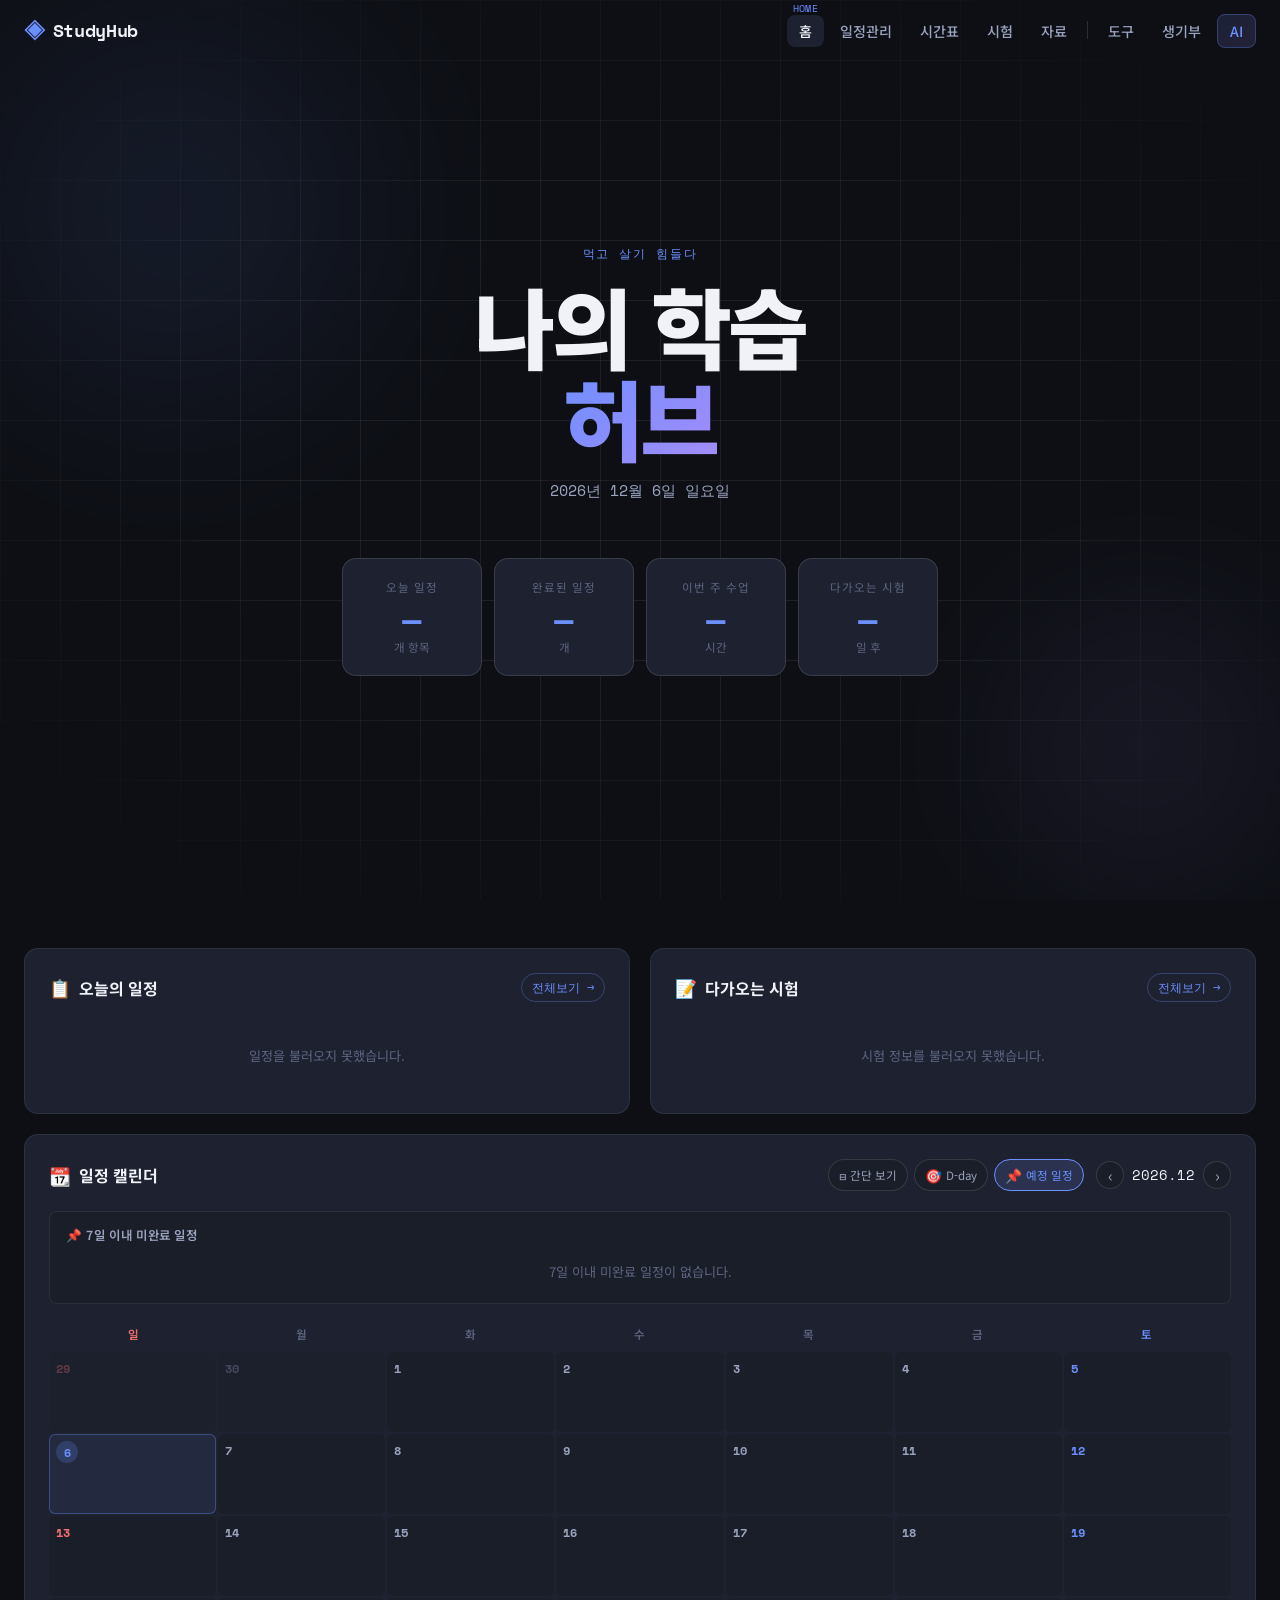
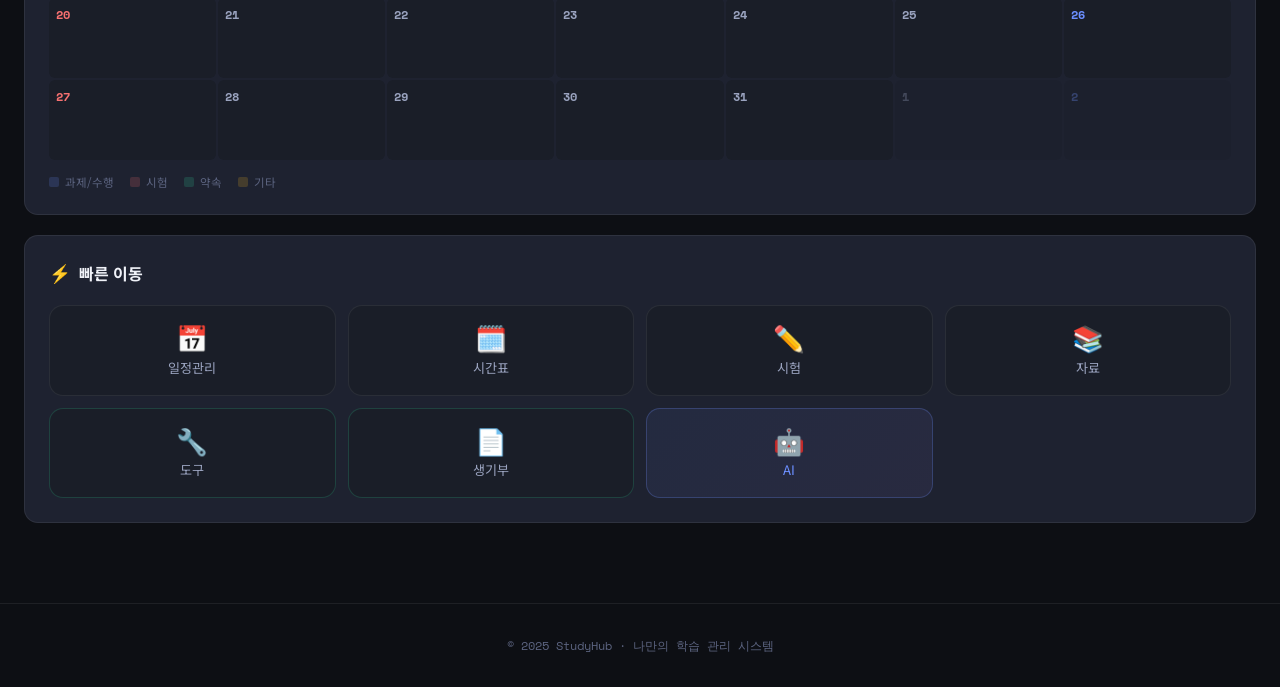
==== commit 1de0374a: "Update index.html" ====
--- a/index.html
+++ b/index.html
@@ -55,11 +55,8 @@
       </div>
       <div class="stat-card" data-href="schedual.html">
         <span class="stat-label">완료된 일정</span>
-        <span class="stat-num stat-done-num" id="statDone">—</span>
-        <span class="stat-sub">개 완료</span>
-        <div class="stat-progress-wrap" id="statProgressWrap">
-          <div class="stat-progress-bar" id="statProgressBar"></div>
-        </div>
+        <span class="stat-num" id="statDone">—</span>
+        <span class="stat-sub">개</span>
       </div>
       <div class="stat-card" data-href="timeschedual.html">
         <span class="stat-label">이번 주 수업</span>
@@ -81,7 +78,6 @@
     <section class="card card-schedule">
       <div class="card-header">
         <h2 class="card-title"><span class="card-icon">📋</span> 오늘의 일정</h2>
-        <span class="card-done-count" id="todayDoneCount"></span>
         <a href="schedual.html" class="card-more">전체보기 →</a>
       </div>
       <ul class="schedule-list" id="todayList">
@@ -250,4 +246,4 @@
 
   <script src="homepage.js"></script>
 </body>
-</html>+</html>
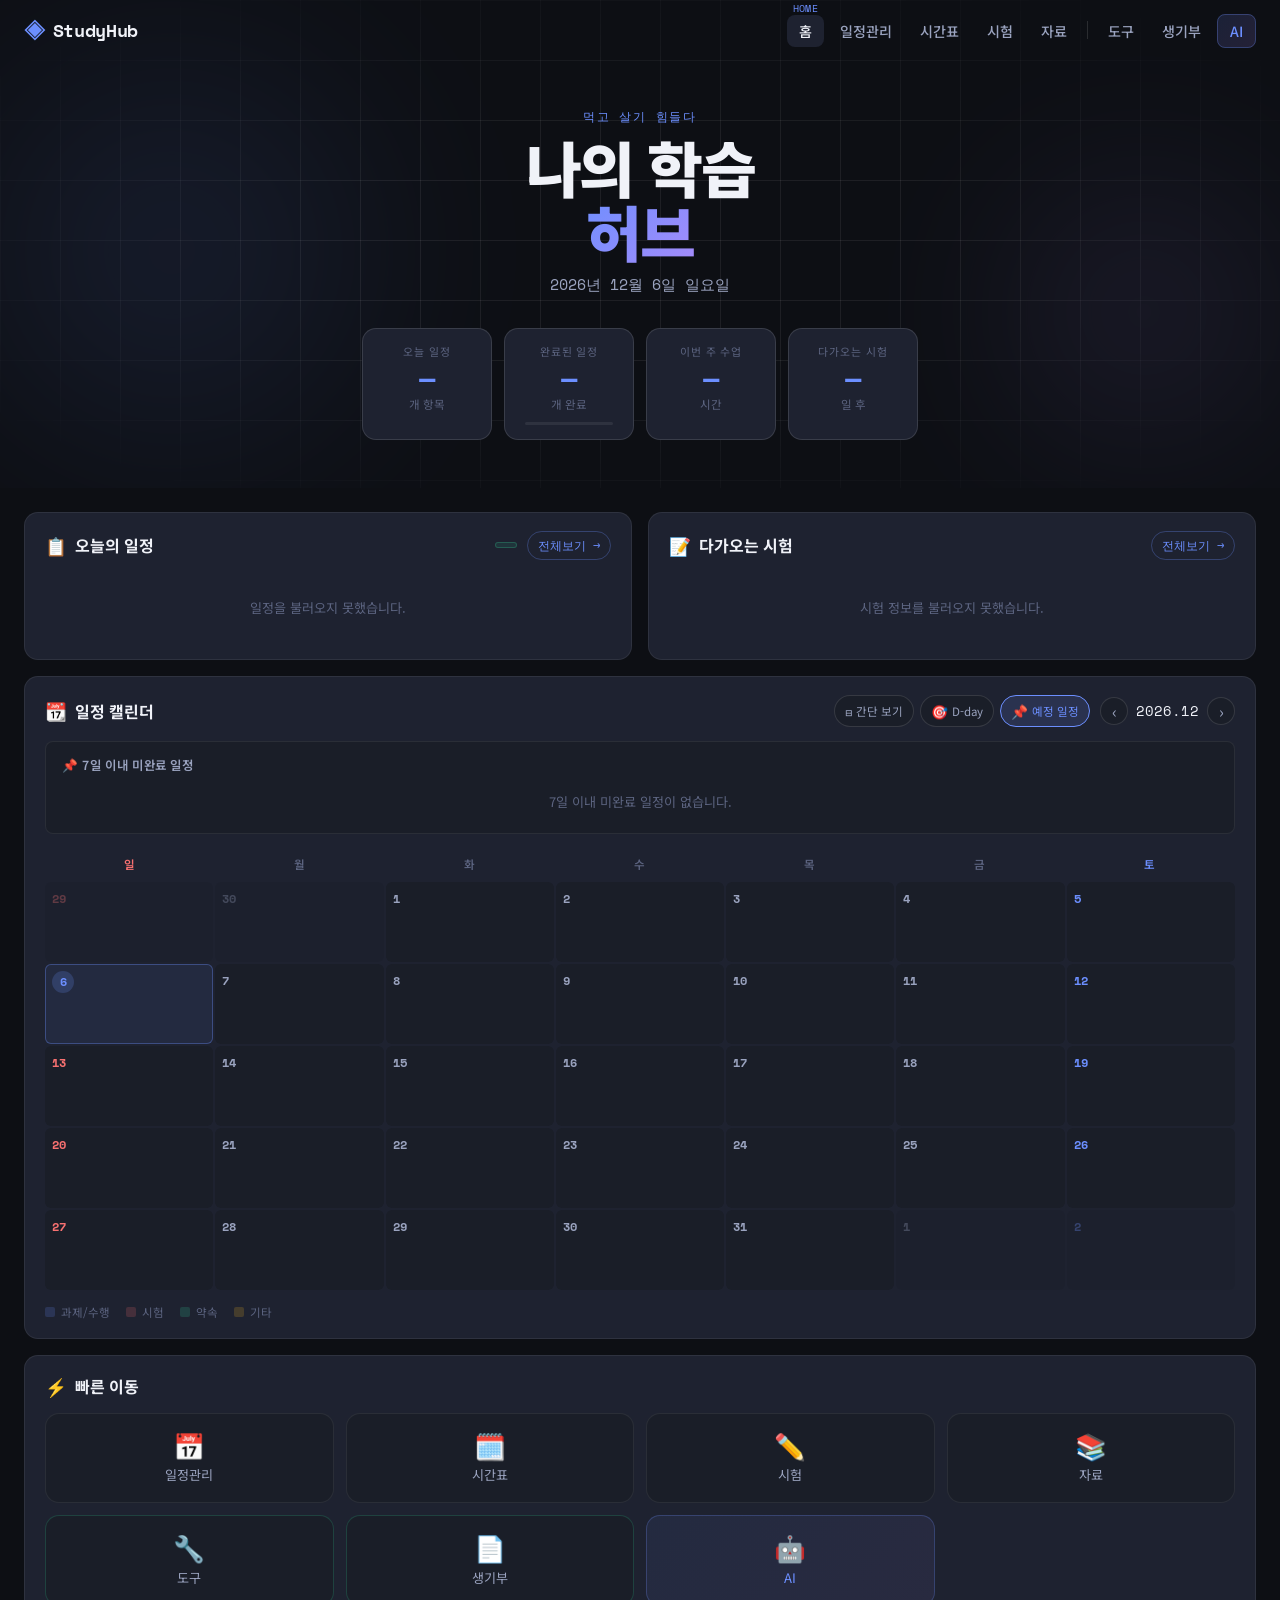
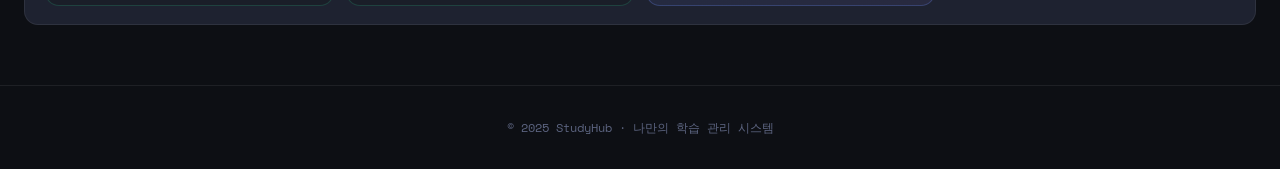
==== commit c52487ad: "Update index.html" ====
--- a/index.html
+++ b/index.html
@@ -55,8 +55,11 @@
       </div>
       <div class="stat-card" data-href="schedual.html">
         <span class="stat-label">완료된 일정</span>
-        <span class="stat-num" id="statDone">—</span>
-        <span class="stat-sub">개</span>
+        <span class="stat-num stat-done-num" id="statDone">—</span>
+        <span class="stat-sub">개 완료</span>
+        <div class="stat-progress-wrap" id="statProgressWrap">
+          <div class="stat-progress-bar" id="statProgressBar"></div>
+        </div>
       </div>
       <div class="stat-card" data-href="timeschedual.html">
         <span class="stat-label">이번 주 수업</span>
@@ -78,6 +81,7 @@
     <section class="card card-schedule">
       <div class="card-header">
         <h2 class="card-title"><span class="card-icon">📋</span> 오늘의 일정</h2>
+        <span class="card-done-count" id="todayDoneCount"></span>
         <a href="schedual.html" class="card-more">전체보기 →</a>
       </div>
       <ul class="schedule-list" id="todayList">
--- a/homepage.css
+++ b/homepage.css
@@ -190,14 +190,14 @@
 
 /* ── HERO ─────────────────────────────────── */
 .hero {
-  min-height: 100vh;
+  min-height: auto;
   display: flex;
   flex-direction: column;
   justify-content: center;
   align-items: center;
   position: relative;
   overflow: hidden;
-  padding: calc(var(--gnb-h) + 40px) 24px 80px;
+  padding: calc(var(--gnb-h) + 48px) 24px 48px;
   text-align: center;
 }
 .hero-bg {
@@ -242,21 +242,21 @@
 .hero-content { position: relative; z-index: 1; }
 .hero-eyebrow {
   font-family: var(--font-mono);
-  font-size: 0.78rem;
+  font-size: 0.72rem;
   letter-spacing: 0.15em;
   text-transform: uppercase;
   color: var(--accent);
-  margin-bottom: 16px;
+  margin-bottom: 10px;
   opacity: 0;
   animation: fadeUp 0.8s 0.2s forwards;
 }
 .hero-title {
-  font-size: clamp(2.8rem, 8vw, 5.5rem);
+  font-size: clamp(2rem, 6vw, 3.8rem);
   font-weight: 900;
   line-height: 1.05;
   letter-spacing: -0.04em;
   color: var(--text1);
-  margin-bottom: 16px;
+  margin-bottom: 10px;
   opacity: 0;
   animation: fadeUp 0.8s 0.35s forwards;
 }
@@ -286,7 +286,7 @@
   z-index: 1;
   display: flex;
   gap: 12px;
-  margin-top: 56px;
+  margin-top: 32px;
   flex-wrap: wrap;
   justify-content: center;
   opacity: 0;
@@ -296,8 +296,8 @@
   background: var(--surface);
   border: 1px solid var(--border2);
   border-radius: var(--radius);
-  padding: 20px 24px;
-  min-width: 140px;
+  padding: 14px 20px;
+  min-width: 130px;
   text-align: center;
   transition: transform 0.2s, border-color 0.2s, box-shadow 0.2s;
   cursor: pointer;
@@ -309,16 +309,16 @@
 }
 .stat-label {
   display: block;
-  font-size: 0.72rem;
+  font-size: 0.68rem;
   color: var(--text3);
   text-transform: uppercase;
   letter-spacing: 0.08em;
-  margin-bottom: 8px;
+  margin-bottom: 6px;
 }
 .stat-num {
   display: block;
   font-family: var(--font-mono);
-  font-size: 2rem;
+  font-size: 1.7rem;
   font-weight: 700;
   color: var(--accent);
   line-height: 1;
@@ -362,14 +362,14 @@
 .main-grid {
   max-width: 1280px;
   margin: 0 auto;
-  padding: 48px 24px 80px;
+  padding: 24px 24px 60px;
   display: grid;
   grid-template-columns: 1fr 1fr;
   grid-template-areas:
     "schedule exam"
     "calendar calendar"
     "quick quick";
-  gap: 20px;
+  gap: 16px;
 }
 .card-schedule { grid-area: schedule; }
 .card-exam     { grid-area: exam; }
@@ -384,7 +384,15 @@
       "exam"
       "calendar"
       "quick";
+    padding: 16px 16px 48px;
+    gap: 12px;
   }
+  .hero {
+    padding: calc(var(--gnb-h) + 28px) 16px 32px;
+  }
+  .hero-stats { margin-top: 24px; gap: 8px; }
+  .stat-card { padding: 10px 14px; min-width: 110px; }
+  .stat-num { font-size: 1.4rem; }
 }
 
 /* ── 카드 ─────────────────────────────────── */
@@ -392,15 +400,15 @@
   background: var(--surface);
   border: 1px solid var(--border);
   border-radius: var(--radius);
-  padding: 24px;
+  padding: 18px 20px;
   transition: border-color 0.3s;
 }
 .card:hover { border-color: var(--border2); }
 .card-header {
   display: flex;
   align-items: center;
-  gap: 12px;
-  margin-bottom: 20px;
+  gap: 10px;
+  margin-bottom: 14px;
   flex-wrap: wrap;
 }
 .card-title {
@@ -799,13 +807,13 @@
 
 /* ── 모바일 캘린더 최적화 ──────────────────── */
 @media (max-width: 768px) {
-  /* 카드 패딩 줄이기 */
-  .card-calendar { padding: 16px 12px; }
+  /* 카드 패딩 */
+  .card-calendar { padding: 14px 10px; }
 
   /* 캘린더 헤더 컨트롤을 두 줄로 정리 */
   .card-calendar .card-header {
     flex-wrap: wrap;
-    gap: 8px;
+    gap: 6px;
   }
   .calendar-controls {
     order: 3;
@@ -835,7 +843,7 @@
     padding: 1px 3px;
   }
 
-  /* 이벤트 칩 → 컬러 도트만 표시 (텍스트 overflow 없앰) */
+  /* 이벤트 칩 → 컬러 도트만 표시 */
   .cal-event-chip {
     font-size: 0;
     padding: 0;
@@ -1201,4 +1209,4 @@
 ::-webkit-scrollbar { width: 6px; height: 6px; }
 ::-webkit-scrollbar-track { background: var(--bg); }
 ::-webkit-scrollbar-thumb { background: var(--surface2); border-radius: 3px; }
-::-webkit-scrollbar-thumb:hover { background: var(--text3); }+::-webkit-scrollbar-thumb:hover { background: var(--text3); }
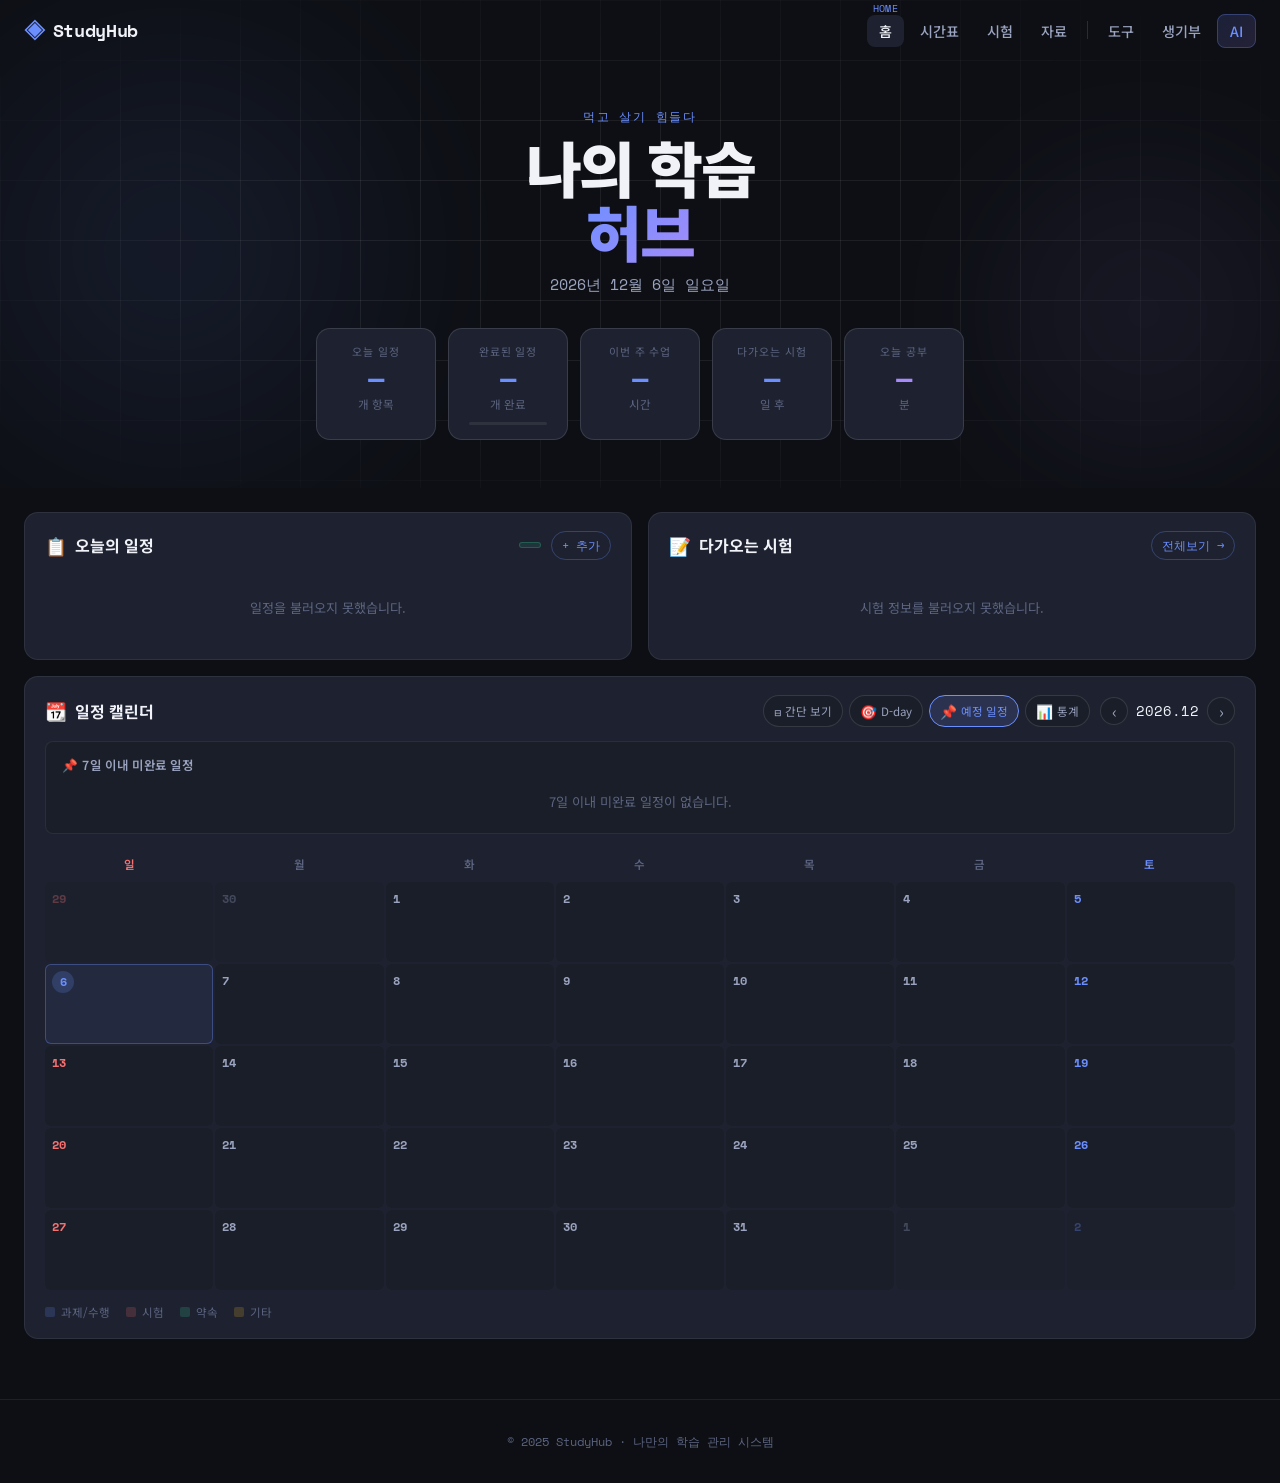
==== commit 4d3f74fb: "Update index.html" ====
--- a/index.html
+++ b/index.html
@@ -22,15 +22,14 @@
         <span></span><span></span><span></span>
       </button>
       <ul class="gnb-menu" id="gnbMenu">
-        <li><a href="index.html" class="gnb-link active" data-label="HOME">홈</a></li>
-        <li><a href="schedual.html" class="gnb-link" data-label="PLAN">일정관리</a></li>
-        <li><a href="timeschedual.html" class="gnb-link" data-label="TIME">시간표</a></li>
-        <li><a href="exam.html" class="gnb-link" data-label="EXAM">시험</a></li>
-        <li><a href="data.html" class="gnb-link" data-label="DATA">자료</a></li>
+        <li><a href="index.html"        class="gnb-link active" data-label="HOME">홈</a></li>
+        <li><a href="timeschedual.html" class="gnb-link"        data-label="TIME">시간표</a></li>
+        <li><a href="exam.html"         class="gnb-link"        data-label="EXAM">시험</a></li>
+        <li><a href="data.html"         class="gnb-link"        data-label="DATA">자료</a></li>
         <li class="gnb-divider"></li>
-        <li><a href="tool.html" class="gnb-link" data-label="TOOL">도구</a></li>
-        <li><a href="memo.html" class="gnb-link" data-label="MEMO">생기부</a></li>
-        <li><a href="ai.html" class="gnb-link gnb-link-ai" data-label="AI">AI</a></li>
+        <li><a href="tool.html"         class="gnb-link"        data-label="TOOL">도구</a></li>
+        <li><a href="memo.html"         class="gnb-link"        data-label="MEMO">생기부</a></li>
+        <li><a href="ai.html"           class="gnb-link gnb-link-ai" data-label="AI">AI</a></li>
       </ul>
     </div>
   </nav>
@@ -48,16 +47,16 @@
       <p class="hero-subtitle" id="heroDate"></p>
     </div>
     <div class="hero-stats" id="heroStats">
-      <div class="stat-card" data-href="schedual.html">
+      <div class="stat-card" data-href="index.html#today">
         <span class="stat-label">오늘 일정</span>
         <span class="stat-num" id="statToday">—</span>
         <span class="stat-sub">개 항목</span>
       </div>
-      <div class="stat-card" data-href="schedual.html">
+      <div class="stat-card" data-href="index.html#today">
         <span class="stat-label">완료된 일정</span>
         <span class="stat-num stat-done-num" id="statDone">—</span>
         <span class="stat-sub">개 완료</span>
-        <div class="stat-progress-wrap" id="statProgressWrap">
+        <div class="stat-progress-wrap">
           <div class="stat-progress-bar" id="statProgressBar"></div>
         </div>
       </div>
@@ -71,18 +70,23 @@
         <span class="stat-num" id="statExam">—</span>
         <span class="stat-sub">일 후</span>
       </div>
+      <div class="stat-card" data-href="index.html#today">
+        <span class="stat-label">오늘 공부</span>
+        <span class="stat-num" id="statStudy" style="color:var(--accent2)">—</span>
+        <span class="stat-sub" id="statStudySub">분</span>
+      </div>
     </div>
   </header>
 
   <!-- MAIN -->
   <main class="main-grid">
 
-    <!-- 오늘의 일정 -->
-    <section class="card card-schedule">
+    <!-- 오늘의 일정 (완성도 포함) -->
+    <section class="card card-schedule" id="today">
       <div class="card-header">
         <h2 class="card-title"><span class="card-icon">📋</span> 오늘의 일정</h2>
         <span class="card-done-count" id="todayDoneCount"></span>
-        <a href="schedual.html" class="card-more">전체보기 →</a>
+        <button class="card-more" id="btnAddToday">+ 추가</button>
       </div>
       <ul class="schedule-list" id="todayList">
         <li class="skeleton-item"></li>
@@ -102,7 +106,7 @@
       </div>
     </section>
 
-    <!-- 이번 주 일정 캘린더 (full width) -->
+    <!-- 캘린더 (full width) -->
     <section class="card card-calendar">
       <div class="card-header">
         <h2 class="card-title"><span class="card-icon">📆</span> 일정 캘린더</h2>
@@ -119,6 +123,10 @@
             <span class="ctrl-ico">📌</span>
             <span class="ctrl-label">예정 일정</span>
           </button>
+          <button class="ctrl-btn" id="btnStats">
+            <span class="ctrl-ico">📊</span>
+            <span class="ctrl-label">통계</span>
+          </button>
         </div>
         <div class="cal-nav">
           <button class="cal-nav-btn" id="calPrev">‹</button>
@@ -127,13 +135,11 @@
         </div>
       </div>
 
-      <!-- 다가오는 일정 패널 -->
       <div class="upcoming-panel" id="upcomingPanel">
         <div class="upcoming-title">📌 7일 이내 미완료 일정</div>
         <div class="upcoming-list" id="upcomingList"><div class="skeleton-item"></div></div>
       </div>
 
-      <!-- 달력 -->
       <div class="calendar-wrap">
         <div class="cal-day-headers">
           <span class="sun">일</span><span>월</span><span>화</span><span>수</span><span>목</span><span>금</span><span class="sat">토</span>
@@ -141,7 +147,6 @@
         <div class="cal-grid" id="calGrid"></div>
       </div>
 
-      <!-- 범례 -->
       <div class="cal-legend">
         <span class="legend-item"><span class="legend-dot cat-과제"></span>과제/수행</span>
         <span class="legend-item"><span class="legend-dot cat-시험"></span>시험</span>
@@ -150,46 +155,9 @@
       </div>
     </section>
 
-    <!-- 퀵 메뉴 -->
-    <section class="card card-quick">
-      <div class="card-header">
-        <h2 class="card-title"><span class="card-icon">⚡</span> 빠른 이동</h2>
-      </div>
-      <div class="quick-grid">
-        <a href="schedual.html" class="quick-btn">
-          <span class="quick-ico">📅</span>
-          <span>일정관리</span>
-        </a>
-        <a href="timeschedual.html" class="quick-btn">
-          <span class="quick-ico">🗓️</span>
-          <span>시간표</span>
-        </a>
-        <a href="exam.html" class="quick-btn">
-          <span class="quick-ico">✏️</span>
-          <span>시험</span>
-        </a>
-        <a href="data.html" class="quick-btn">
-          <span class="quick-ico">📚</span>
-          <span>자료</span>
-        </a>
-        <a href="tool.html" class="quick-btn quick-btn-new">
-          <span class="quick-ico">🔧</span>
-          <span>도구</span>
-        </a>
-        <a href="memo.html" class="quick-btn quick-btn-new">
-          <span class="quick-ico">📄</span>
-          <span>생기부</span>
-        </a>
-        <a href="ai.html" class="quick-btn quick-btn-ai">
-          <span class="quick-ico">🤖</span>
-          <span>AI</span>
-        </a>
-      </div>
-    </section>
-
   </main>
 
-  <!-- 날짜 상세 모달 -->
+  <!-- ══ 날짜 클릭 모달 ══ -->
   <div class="modal-overlay" id="modalOverlay">
     <div class="modal" id="modal">
       <div class="modal-header">
@@ -205,7 +173,7 @@
         <div class="modal-form" id="modalForm">
           <input type="hidden" id="formId" />
           <div class="form-row">
-            <label>제목</label>
+            <label>제목 <span style="color:var(--accent-red)">*</span></label>
             <input type="text" id="formName" placeholder="일정 제목" />
           </div>
           <div class="form-row">
@@ -215,7 +183,7 @@
           <div class="form-row">
             <label>카테고리</label>
             <select id="formCategory">
-              <option value="">선택 없음</option>
+              <option value="">없음</option>
               <option value="과제">과제</option>
               <option value="수행">수행평가</option>
               <option value="시험">시험</option>
@@ -223,6 +191,28 @@
               <option value="기타">기타</option>
             </select>
           </div>
+          <!-- 과제 완성도 (과제/수행일 때만 표시) -->
+          <div class="form-row form-comp-row" id="formCompRow" style="display:none">
+            <label>
+              과제 완성도
+              <span class="form-comp-badge" id="formCompBadge">0%</span>
+            </label>
+            <input type="range" id="formComp" min="0" max="100" step="5" value="0" class="form-slider" />
+            <div class="form-slider-ticks">
+              <span>0%</span><span>25%</span><span>50%</span><span>75%</span><span>100%</span>
+            </div>
+          </div>
+          <!-- 공부 시간 -->
+          <div class="form-row">
+            <label>공부 시간</label>
+            <div class="form-study-row">
+              <input type="number" id="formStudyH" min="0" max="23" placeholder="0" class="form-num" />
+              <span class="form-unit">시간</span>
+              <input type="number" id="formStudyM" min="0" max="59" placeholder="0" class="form-num" />
+              <span class="form-unit">분</span>
+              <span class="form-study-hint" id="formStudyHint"></span>
+            </div>
+          </div>
           <div class="form-row">
             <label>키워드</label>
             <input type="text" id="formKeywords" placeholder="쉼표로 구분 (예: 수학, 중간고사)" />
@@ -237,9 +227,85 @@
           </div>
           <div class="form-actions">
             <button class="form-cancel" id="formCancel">취소</button>
-            <button class="form-save" id="formSave">저장</button>
-          </div>
-        </div>
+            <button class="form-save"   id="formSave">저장</button>
+          </div>
+        </div>
+      </div>
+    </div>
+  </div>
+
+  <!-- ══ 통계 패널 (슬라이드) ══ -->
+  <div class="stats-overlay" id="statsOverlay">
+    <div class="stats-panel">
+      <div class="stats-panel-hd">
+        <span class="stats-panel-title">📊 달성 통계</span>
+        <button class="modal-close" id="statsClose">✕</button>
+      </div>
+      <div class="stats-panel-bd">
+
+        <div class="stats-period-btns">
+          <button class="stats-period-btn active" data-days="7">최근 7일</button>
+          <button class="stats-period-btn" data-days="30">최근 30일</button>
+          <button class="stats-period-btn" data-days="90">최근 90일</button>
+        </div>
+
+        <!-- 요약 카드 -->
+        <div class="stats-summary">
+          <div class="stats-ss-card">
+            <span class="stats-ss-num" id="ss-total">—</span>
+            <span class="stats-ss-lbl">전체 일정</span>
+          </div>
+          <div class="stats-ss-card">
+            <span class="stats-ss-num" style="color:var(--accent3)" id="ss-done">—</span>
+            <span class="stats-ss-lbl">완료</span>
+          </div>
+          <div class="stats-ss-card">
+            <span class="stats-ss-num" style="color:var(--accent)" id="ss-rate">—</span>
+            <span class="stats-ss-lbl">달성률</span>
+          </div>
+          <div class="stats-ss-card">
+            <span class="stats-ss-num" style="color:var(--accent2)" id="ss-study">—</span>
+            <span class="stats-ss-lbl">총 공부 시간</span>
+          </div>
+        </div>
+
+        <!-- 일별 달성 막대 -->
+        <div class="stats-chart-block">
+          <div class="stats-chart-title">📅 일별 달성 현황</div>
+          <div class="stats-canvas-wrap"><canvas id="barChart"></canvas></div>
+          <div class="stats-chart-legend">
+            <span><i style="background:rgba(108,143,255,.45)"></i>전체</span>
+            <span><i style="background:#34d399"></i>완료</span>
+          </div>
+        </div>
+
+        <!-- 공부 시간 -->
+        <div class="stats-chart-block">
+          <div class="stats-chart-title">⏱ 일별 공부 시간</div>
+          <div class="stats-canvas-wrap"><canvas id="studyChart"></canvas></div>
+        </div>
+
+        <!-- 카테고리 + 완성도 분포 -->
+        <div class="stats-two-col">
+          <div class="stats-chart-block">
+            <div class="stats-chart-title">🏷 카테고리 분포</div>
+            <div class="stats-donut-wrap">
+              <canvas id="donutChart" width="130" height="130"></canvas>
+              <div id="donutLegend" class="stats-donut-legend"></div>
+            </div>
+          </div>
+          <div class="stats-chart-block">
+            <div class="stats-chart-title">📊 완성도 분포</div>
+            <div id="progressDist"></div>
+          </div>
+        </div>
+
+        <!-- 히트맵 -->
+        <div class="stats-chart-block">
+          <div class="stats-chart-title">🗓 완료 히트맵 (최근 90일)</div>
+          <div id="heatmapWrap" class="stats-heatmap-wrap"></div>
+        </div>
+
       </div>
     </div>
   </div>
--- a/homepage.css
+++ b/homepage.css
@@ -200,14 +200,9 @@
   padding: calc(var(--gnb-h) + 48px) 24px 48px;
   text-align: center;
 }
-.hero-bg {
-  position: absolute;
-  inset: 0;
-  pointer-events: none;
-}
+.hero-bg { position: absolute; inset: 0; pointer-events: none; }
 .hero-grid {
-  position: absolute;
-  inset: 0;
+  position: absolute; inset: 0;
   background-image:
     linear-gradient(var(--border) 1px, transparent 1px),
     linear-gradient(90deg, var(--border) 1px, transparent 1px);
@@ -215,28 +210,24 @@
   mask-image: radial-gradient(ellipse 80% 80% at 50% 50%, black 30%, transparent 80%);
 }
 .hero-blob {
-  position: absolute;
-  border-radius: 50%;
-  filter: blur(80px);
-  opacity: 0.12;
+  position: absolute; border-radius: 50%;
+  filter: blur(80px); opacity: 0.12;
   animation: float 12s ease-in-out infinite;
 }
 .blob1 {
   width: 600px; height: 600px;
   background: radial-gradient(circle, var(--accent), transparent 70%);
-  top: -10%; left: -10%;
-  animation-delay: 0s;
+  top: -10%; left: -10%; animation-delay: 0s;
 }
 .blob2 {
   width: 400px; height: 400px;
   background: radial-gradient(circle, var(--accent2), transparent 70%);
-  bottom: -5%; right: -5%;
-  animation-delay: -6s;
+  bottom: -5%; right: -5%; animation-delay: -6s;
 }
 @keyframes float {
-  0%, 100% { transform: translate(0, 0) scale(1); }
-  33%       { transform: translate(30px, -20px) scale(1.05); }
-  66%       { transform: translate(-20px, 10px) scale(0.95); }
+  0%, 100% { transform: translate(0,0) scale(1); }
+  33%       { transform: translate(30px,-20px) scale(1.05); }
+  66%       { transform: translate(-20px,10px) scale(0.95); }
 }
 
 .hero-content { position: relative; z-index: 1; }
@@ -282,22 +273,17 @@
 
 /* 스탯 카드 */
 .hero-stats {
-  position: relative;
-  z-index: 1;
-  display: flex;
-  gap: 12px;
-  margin-top: 32px;
-  flex-wrap: wrap;
-  justify-content: center;
-  opacity: 0;
-  animation: fadeUp 0.8s 0.65s forwards;
+  position: relative; z-index: 1;
+  display: flex; gap: 12px; margin-top: 32px;
+  flex-wrap: wrap; justify-content: center;
+  opacity: 0; animation: fadeUp 0.8s 0.65s forwards;
 }
 .stat-card {
   background: var(--surface);
   border: 1px solid var(--border2);
   border-radius: var(--radius);
   padding: 14px 20px;
-  min-width: 130px;
+  min-width: 120px;
   text-align: center;
   transition: transform 0.2s, border-color 0.2s, box-shadow 0.2s;
   cursor: pointer;
@@ -329,24 +315,18 @@
   color: var(--text3);
   margin-top: 4px;
 }
-
-/* 완료 stat 카드 — 진행 바 */
 .stat-progress-wrap {
-  height: 3px;
-  border-radius: 2px;
+  height: 3px; border-radius: 2px;
   background: var(--border);
-  margin-top: 10px;
-  overflow: hidden;
+  margin-top: 10px; overflow: hidden;
 }
 .stat-progress-bar {
-  height: 100%;
-  border-radius: 2px;
+  height: 100%; border-radius: 2px;
   background: var(--accent3);
-  transition: width 0.5s ease;
-  width: 0%;
-}
-
-/* 오늘 일정 카드 헤더 완료 카운트 */
+  transition: width 0.5s ease; width: 0%;
+}
+
+/* 완료 카운트 배지 */
 .card-done-count {
   font-family: var(--font-mono);
   font-size: 0.72rem;
@@ -367,14 +347,12 @@
   grid-template-columns: 1fr 1fr;
   grid-template-areas:
     "schedule exam"
-    "calendar calendar"
-    "quick quick";
+    "calendar calendar";
   gap: 16px;
 }
 .card-schedule { grid-area: schedule; }
 .card-exam     { grid-area: exam; }
 .card-calendar { grid-area: calendar; }
-.card-quick    { grid-area: quick; }
 
 @media (max-width: 768px) {
   .main-grid {
@@ -382,16 +360,13 @@
     grid-template-areas:
       "schedule"
       "exam"
-      "calendar"
-      "quick";
+      "calendar";
     padding: 16px 16px 48px;
     gap: 12px;
   }
-  .hero {
-    padding: calc(var(--gnb-h) + 28px) 16px 32px;
-  }
+  .hero { padding: calc(var(--gnb-h) + 28px) 16px 32px; }
   .hero-stats { margin-top: 24px; gap: 8px; }
-  .stat-card { padding: 10px 14px; min-width: 110px; }
+  .stat-card { padding: 10px 14px; min-width: 100px; }
   .stat-num { font-size: 1.4rem; }
 }
 
@@ -430,6 +405,7 @@
   border-radius: 20px;
   transition: background 0.2s, color 0.2s;
   white-space: nowrap;
+  background: none;
 }
 .card-more:hover {
   background: var(--accent);
@@ -437,61 +413,96 @@
 }
 
 /* ── 오늘의 일정 목록 ─────────────────────── */
-.schedule-list { display: flex; flex-direction: column; gap: 8px; }
+.schedule-list { display: flex; flex-direction: column; gap: 6px; }
 .schedule-item {
-  display: flex;
-  align-items: center;
-  gap: 12px;
-  padding: 10px 14px;
+  display: grid;
+  grid-template-columns: 22px 1fr auto;
+  align-items: start;
+  gap: 10px;
+  padding: 10px 12px;
   border-radius: var(--radius-sm);
   background: var(--bg3);
   border: 1px solid var(--border);
-  transition: background 0.2s;
-}
+  transition: border-color 0.2s, background 0.2s;
+  position: relative;
+  overflow: hidden;
+  cursor: pointer;
+}
+.schedule-item::before {
+  content: '';
+  position: absolute; left: 0; top: 0; bottom: 0;
+  width: 3px;
+  border-radius: 3px 0 0 3px;
+}
+.schedule-item.sc-과제::before { background: var(--cat-과제); }
+.schedule-item.sc-수행::before { background: var(--cat-과제); }
+.schedule-item.sc-시험::before { background: var(--cat-시험); }
+.schedule-item.sc-약속::before { background: var(--cat-약속); }
+.schedule-item.sc-기타::before { background: var(--cat-기타); }
+.schedule-item:hover { border-color: var(--border2); background: var(--surface2); }
 .schedule-item.done { opacity: 0.5; }
 .schedule-item.done .s-name { text-decoration: line-through; color: var(--text3); }
+
 .s-check {
-  width: 20px;
-  height: 20px;
+  width: 20px; height: 20px;
   border-radius: 50%;
   border: 2px solid var(--border2);
-  display: flex;
-  align-items: center;
-  justify-content: center;
-  font-size: 0.65rem;
-  color: var(--accent3);
-  flex-shrink: 0;
-  background: transparent;
+  display: flex; align-items: center; justify-content: center;
+  font-size: 0.65rem; color: var(--accent3);
+  flex-shrink: 0; background: transparent;
   cursor: pointer;
   transition: border-color 0.2s, background 0.2s;
-}
-.schedule-item.done .s-check {
-  border-color: var(--accent3);
-  background: rgba(52,211,153,0.15);
-}
-.s-info { flex: 1; min-width: 0; }
+  margin-top: 1px;
+}
+.s-check:hover { border-color: var(--accent3); background: rgba(52,211,153,0.1); }
+.schedule-item.done .s-check { border-color: var(--accent3); background: rgba(52,211,153,0.15); }
+
+.s-info { min-width: 0; }
 .s-name {
-  font-size: 0.9rem;
-  font-weight: 500;
-  color: var(--text1);
+  font-size: 0.88rem; font-weight: 500; color: var(--text1);
+  white-space: nowrap; overflow: hidden; text-overflow: ellipsis;
+  margin-bottom: 2px;
+}
+.s-meta { display: flex; align-items: center; gap: 6px; flex-wrap: wrap; }
+.s-time { font-size: 0.72rem; color: var(--text3); font-family: var(--font-mono); }
+.s-cat  {
+  font-size: 0.65rem; padding: 1px 6px; border-radius: 20px;
+  background: rgba(108,143,255,0.15); color: var(--accent);
   white-space: nowrap;
-  overflow: hidden;
-  text-overflow: ellipsis;
-}
-.s-time {
-  font-size: 0.75rem;
-  color: var(--text3);
+}
+.s-study-badge {
   font-family: var(--font-mono);
-  margin-top: 2px;
-}
-.s-cat {
-  font-size: 0.68rem;
-  padding: 2px 8px;
-  border-radius: 20px;
-  background: rgba(108,143,255,0.15);
-  color: var(--accent);
+  font-size: 0.62rem; padding: 1px 6px; border-radius: 20px;
+  background: rgba(167,139,250,0.12); color: var(--accent2);
+  border: 1px solid rgba(167,139,250,0.2);
   white-space: nowrap;
 }
+
+/* 완성도 바 (오늘 일정 내) */
+.s-prog-wrap {
+  margin-top: 5px;
+}
+.s-prog-bar-row {
+  display: flex; align-items: center; gap: 6px; margin-bottom: 2px;
+}
+.s-prog-label { font-size: 0.6rem; color: var(--text3); }
+.s-prog-pct   { font-family: var(--font-mono); font-size: 0.6rem; font-weight: 700; margin-left: auto; }
+.s-prog-track {
+  height: 3px; border-radius: 2px;
+  background: var(--border); overflow: hidden;
+}
+.s-prog-fill  { height: 100%; border-radius: 2px; transition: width 0.4s ease; }
+
+/* 오른쪽 D-day */
+.s-right { display: flex; flex-direction: column; align-items: flex-end; gap: 3px; flex-shrink: 0; }
+.s-dday {
+  font-family: var(--font-mono); font-size: 0.65rem; font-weight: 700;
+  padding: 2px 6px; border-radius: 5px; white-space: nowrap;
+}
+.s-dday.today  { background: rgba(248,113,113,0.14); color: var(--accent-red); border: 1px solid rgba(248,113,113,0.3); }
+.s-dday.soon   { background: rgba(251,191,36,0.12);  color: var(--accent-yellow); border: 1px solid rgba(251,191,36,0.25); }
+.s-dday.future { background: rgba(108,143,255,0.1);  color: var(--accent); border: 1px solid rgba(108,143,255,0.22); }
+.s-dday.past   { background: rgba(248,113,113,0.07); color: var(--accent-red); border: 1px solid rgba(248,113,113,0.14); opacity: 0.65; }
 
 /* ── 시험 목록 ──────────────────────────────  */
 .exam-list { display: flex; flex-direction: column; gap: 8px; }
@@ -500,43 +511,30 @@
   border-radius: var(--radius-sm);
   background: rgba(248,113,113,0.08);
   border: 1px solid rgba(248,113,113,0.2);
-  display: flex;
-  align-items: center;
-  gap: 12px;
+  display: flex; align-items: center; gap: 12px;
 }
 .exam-dday {
   font-family: var(--font-mono);
-  font-size: 0.8rem;
-  font-weight: 700;
-  color: var(--accent-red);
-  min-width: 52px;
+  font-size: 0.8rem; font-weight: 700;
+  color: var(--accent-red); min-width: 52px;
 }
 .exam-name {
-  font-size: 0.88rem;
-  font-weight: 500;
-  flex: 1;
-  min-width: 0;
-  overflow: hidden;
-  text-overflow: ellipsis;
-  white-space: nowrap;
+  font-size: 0.88rem; font-weight: 500; flex: 1;
+  min-width: 0; overflow: hidden;
+  text-overflow: ellipsis; white-space: nowrap;
 }
 .exam-date {
-  font-size: 0.72rem;
-  color: var(--text3);
-  font-family: var(--font-mono);
-  white-space: nowrap;
+  font-size: 0.72rem; color: var(--text3);
+  font-family: var(--font-mono); white-space: nowrap;
 }
 
 /* ── 빈 메시지 / 스켈레톤 ──────────────────── */
 .empty-msg {
-  font-size: 0.82rem;
-  color: var(--text3);
-  text-align: center;
-  padding: 24px 0;
+  font-size: 0.82rem; color: var(--text3);
+  text-align: center; padding: 24px 0;
 }
 .skeleton-item {
-  height: 52px;
-  border-radius: var(--radius-sm);
+  height: 52px; border-radius: var(--radius-sm);
   background: linear-gradient(90deg, var(--bg3) 25%, var(--surface2) 50%, var(--bg3) 75%);
   background-size: 200% 100%;
   animation: shimmer 1.5s infinite;
@@ -547,211 +545,128 @@
 }
 
 /* ── 달력 섹션 ──────────────────────────────── */
-.calendar-controls {
-  display: flex;
-  gap: 6px;
-  flex-wrap: wrap;
-}
+.calendar-controls { display: flex; gap: 6px; flex-wrap: wrap; }
 .ctrl-btn {
-  display: flex;
-  align-items: center;
-  gap: 4px;
-  padding: 5px 10px;
-  border-radius: 20px;
+  display: flex; align-items: center; gap: 4px;
+  padding: 5px 10px; border-radius: 20px;
   border: 1px solid var(--border2);
-  font-size: 0.75rem;
-  color: var(--text2);
-  background: var(--bg3);
-  transition: all 0.2s;
+  font-size: 0.75rem; color: var(--text2);
+  background: var(--bg3); transition: all 0.2s;
 }
 .ctrl-btn:hover { border-color: var(--accent); color: var(--accent); }
 .ctrl-btn.active {
   background: rgba(108,143,255,0.15);
-  border-color: var(--accent);
-  color: var(--accent);
+  border-color: var(--accent); color: var(--accent);
 }
 .ctrl-ico { font-size: 0.85rem; }
 .ctrl-label { font-size: 0.72rem; }
 
-.cal-nav {
-  display: flex;
-  align-items: center;
-  gap: 8px;
-  margin-left: auto;
-}
+.cal-nav { display: flex; align-items: center; gap: 8px; margin-left: auto; }
 .cal-nav-btn {
-  width: 28px;
-  height: 28px;
-  border-radius: 50%;
+  width: 28px; height: 28px; border-radius: 50%;
   border: 1px solid var(--border2);
-  background: var(--bg3);
-  color: var(--text2);
+  background: var(--bg3); color: var(--text2);
   font-size: 1rem;
-  display: flex;
-  align-items: center;
-  justify-content: center;
+  display: flex; align-items: center; justify-content: center;
   transition: all 0.2s;
 }
 .cal-nav-btn:hover { border-color: var(--accent); color: var(--accent); }
 .cal-month-label {
-  font-family: var(--font-mono);
-  font-size: 0.85rem;
-  color: var(--text1);
-  min-width: 60px;
-  text-align: center;
+  font-family: var(--font-mono); font-size: 0.85rem;
+  color: var(--text1); min-width: 60px; text-align: center;
 }
 
 /* 다가오는 일정 패널 */
 .upcoming-panel {
-  background: var(--bg3);
-  border: 1px solid var(--border);
+  background: var(--bg3); border: 1px solid var(--border);
   border-radius: var(--radius-sm);
-  padding: 14px 16px;
-  margin-bottom: 16px;
+  padding: 14px 16px; margin-bottom: 16px;
 }
 .upcoming-title {
-  font-size: 0.78rem;
-  font-weight: 600;
-  color: var(--text2);
-  margin-bottom: 10px;
-  text-transform: uppercase;
-  letter-spacing: 0.05em;
+  font-size: 0.78rem; font-weight: 600; color: var(--text2);
+  margin-bottom: 10px; text-transform: uppercase; letter-spacing: 0.05em;
 }
 .upcoming-list { display: flex; flex-direction: column; gap: 4px; }
 .upcoming-item {
-  display: flex;
-  align-items: center;
-  gap: 10px;
-  padding: 6px 8px;
-  border-radius: 6px;
-  cursor: pointer;
-  transition: background 0.15s;
+  display: flex; align-items: center; gap: 10px;
+  padding: 6px 8px; border-radius: 6px;
+  cursor: pointer; transition: background 0.15s;
 }
 .upcoming-item:hover { background: var(--surface); }
 .upcoming-dday {
-  font-family: var(--font-mono);
-  font-size: 0.72rem;
-  font-weight: 700;
-  color: var(--accent);
-  min-width: 42px;
+  font-family: var(--font-mono); font-size: 0.72rem; font-weight: 700;
+  color: var(--accent); min-width: 42px;
 }
 .upcoming-dday.today { color: var(--accent-red); }
 .upcoming-name {
-  font-size: 0.82rem;
-  flex: 1;
-  min-width: 0;
-  overflow: hidden;
-  text-overflow: ellipsis;
-  white-space: nowrap;
+  font-size: 0.82rem; flex: 1; min-width: 0;
+  overflow: hidden; text-overflow: ellipsis; white-space: nowrap;
   color: var(--text1);
 }
 .upcoming-cat {
-  font-size: 0.65rem;
-  padding: 2px 7px;
-  border-radius: 20px;
-  white-space: nowrap;
+  font-size: 0.65rem; padding: 2px 7px; border-radius: 20px; white-space: nowrap;
 }
 
 /* 달력 그리드 */
 .calendar-wrap { overflow: hidden; }
 .cal-day-headers {
-  display: grid;
-  grid-template-columns: repeat(7, 1fr);
-  margin-bottom: 4px;
+  display: grid; grid-template-columns: repeat(7,1fr); margin-bottom: 4px;
 }
 .cal-day-headers span {
-  text-align: center;
-  font-size: 0.72rem;
-  font-weight: 600;
-  color: var(--text3);
-  padding: 6px 0;
-  text-transform: uppercase;
-  letter-spacing: 0.05em;
+  text-align: center; font-size: 0.72rem; font-weight: 600;
+  color: var(--text3); padding: 6px 0;
+  text-transform: uppercase; letter-spacing: 0.05em;
 }
 .cal-day-headers .sun { color: var(--accent-red); }
 .cal-day-headers .sat { color: var(--accent); }
 
-.cal-grid {
-  display: grid;
-  grid-template-columns: repeat(7, 1fr);
-  gap: 2px;
-}
+.cal-grid { display: grid; grid-template-columns: repeat(7,1fr); gap: 2px; }
 .cal-cell {
-  min-height: 80px;
-  padding: 6px;
-  border-radius: 6px;
-  background: var(--bg3);
-  border: 1px solid transparent;
-  cursor: pointer;
-  transition: border-color 0.15s, background 0.15s;
+  min-height: 80px; padding: 6px; border-radius: 6px;
+  background: var(--bg3); border: 1px solid transparent;
+  cursor: pointer; transition: border-color 0.15s, background 0.15s;
   overflow: hidden;
 }
-.cal-cell:hover {
-  background: var(--surface2);
-  border-color: var(--border2);
-}
-.cal-cell.today {
-  background: rgba(108,143,255,0.08);
-  border-color: rgba(108,143,255,0.35);
-}
+.cal-cell:hover { background: var(--surface2); border-color: var(--border2); }
+.cal-cell.today { background: rgba(108,143,255,0.08); border-color: rgba(108,143,255,0.35); }
 .cal-cell.other-month { opacity: 0.3; }
 .cal-cell.sun .cal-date-num { color: var(--accent-red); }
 .cal-cell.sat .cal-date-num { color: var(--accent); }
 
 .cal-date-num {
-  font-family: var(--font-mono);
-  font-size: 0.78rem;
-  font-weight: 700;
-  color: var(--text2);
-  display: block;
-  margin-bottom: 4px;
+  font-family: var(--font-mono); font-size: 0.78rem; font-weight: 700;
+  color: var(--text2); display: block; margin-bottom: 4px;
 }
 .cal-cell.today .cal-date-num {
-  color: var(--accent);
-  background: rgba(108,143,255,0.2);
-  width: 22px;
-  height: 22px;
-  border-radius: 50%;
-  display: flex;
-  align-items: center;
-  justify-content: center;
-  font-size: 0.72rem;
-}
-
-/* D-day 뱃지 */
+  color: var(--accent); background: rgba(108,143,255,0.2);
+  width: 22px; height: 22px; border-radius: 50%;
+  display: flex; align-items: center; justify-content: center; font-size: 0.72rem;
+}
+
 .cal-dday-badge {
-  display: inline-block;
-  font-family: var(--font-mono);
-  font-size: 0.6rem;
-  font-weight: 700;
-  color: var(--accent-red);
-  background: rgba(248,113,113,0.12);
+  display: inline-block; font-family: var(--font-mono);
+  font-size: 0.6rem; font-weight: 700;
+  color: var(--accent-red); background: rgba(248,113,113,0.12);
   border: 1px solid rgba(248,113,113,0.3);
-  padding: 1px 5px;
-  border-radius: 4px;
-  margin-bottom: 2px;
-}
-
-/* 캘린더 이벤트 칩 */
+  padding: 1px 5px; border-radius: 4px; margin-bottom: 2px;
+}
+
 .cal-events { display: flex; flex-direction: column; gap: 2px; }
 .cal-event-chip {
-  font-size: 0.64rem;
-  padding: 2px 5px;
-  border-radius: 3px;
-  white-space: nowrap;
-  overflow: hidden;
-  text-overflow: ellipsis;
-  font-weight: 500;
-  line-height: 1.3;
+  font-size: 0.64rem; padding: 2px 5px; border-radius: 3px;
+  white-space: nowrap; overflow: hidden; text-overflow: ellipsis;
+  font-weight: 500; line-height: 1.3;
 }
 .cal-event-chip.done { opacity: 0.4; text-decoration: line-through; }
-.cal-more {
-  font-size: 0.6rem;
-  color: var(--text3);
-  padding-left: 2px;
-}
-
-/* 카테고리 색상 칩 */
+.cal-more { font-size: 0.6rem; color: var(--text3); padding-left: 2px; }
+
+/* 칩 아래 완성도 바 */
+.cal-comp-bar {
+  height: 2px; border-radius: 1px;
+  margin-top: 1px; margin-bottom: 1px;
+}
+
+/* 카테고리 색상 */
 .cat-과제 { background: rgba(108,143,255,0.18); color: var(--cat-과제); }
 .cat-시험 { background: rgba(248,113,113,0.18); color: var(--cat-시험); }
 .cat-약속 { background: rgba(52,211,153,0.18);  color: var(--cat-약속); }
@@ -761,448 +676,351 @@
 /* compact 모드 */
 .cal-grid.compact .cal-cell { min-height: 52px; padding: 5px 6px; }
 .cal-grid.compact .cal-events { display: none; }
-
-/* compact 모드 — 완료 진행 바 */
 .cal-progress-wrap {
-  display: none;
-  height: 3px;
-  border-radius: 2px;
-  background: var(--border);
-  margin-top: 4px;
-  overflow: hidden;
-}
-.cal-progress-bar {
-  height: 100%;
-  border-radius: 2px;
-  background: var(--accent3);
-  transition: width 0.3s;
-}
+  display: none; height: 3px; border-radius: 2px;
+  background: var(--border); margin-top: 4px; overflow: hidden;
+}
+.cal-progress-bar { height: 100%; border-radius: 2px; background: var(--accent3); transition: width 0.3s; }
 .cal-grid.compact .cal-progress-wrap { display: block; }
-
-/* compact 모드 — 카테고리 도트 줄 */
-.cal-dot-row {
-  display: none;
-  flex-wrap: wrap;
-  gap: 2px;
-  margin-top: 3px;
-}
-.cal-dot {
-  width: 6px;
-  height: 6px;
-  border-radius: 50%;
-  flex-shrink: 0;
-}
+.cal-dot-row { display: none; flex-wrap: wrap; gap: 2px; margin-top: 3px; }
+.cal-dot { width: 6px; height: 6px; border-radius: 50%; flex-shrink: 0; }
 .cal-grid.compact .cal-dot-row { display: flex; }
-
-/* compact 모드 — 완료 카운트 뱃지 */
 .cal-done-badge {
-  display: none;
-  font-family: var(--font-mono);
-  font-size: 0.52rem;
-  color: var(--accent3);
-  line-height: 1;
-  margin-top: 2px;
+  display: none; font-family: var(--font-mono);
+  font-size: 0.52rem; color: var(--accent3); line-height: 1; margin-top: 2px;
 }
 .cal-grid.compact .cal-done-badge { display: block; }
 
-/* ── 모바일 캘린더 최적화 ──────────────────── */
+/* 모바일 캘린더 */
 @media (max-width: 768px) {
-  /* 카드 패딩 */
   .card-calendar { padding: 14px 10px; }
-
-  /* 캘린더 헤더 컨트롤을 두 줄로 정리 */
-  .card-calendar .card-header {
-    flex-wrap: wrap;
-    gap: 6px;
+  .card-calendar .card-header { flex-wrap: wrap; gap: 6px; }
+  .calendar-controls { order: 3; width: 100%; }
+  .cal-cell { min-height: 54px; padding: 4px 3px; }
+  .cal-date-num { font-size: 0.68rem; margin-bottom: 2px; }
+  .cal-cell.today .cal-date-num { width: 18px; height: 18px; font-size: 0.62rem; }
+  .cal-dday-badge { font-size: 0.52rem; padding: 1px 3px; }
+  .cal-event-chip {
+    font-size: 0; padding: 0; width: 7px; height: 7px;
+    border-radius: 50%; display: inline-block; flex-shrink: 0;
   }
-  .calendar-controls {
-    order: 3;
-    width: 100%;
-  }
-
-  /* 셀 크기 줄이기 — 가로 공간 확보 */
-  .cal-cell {
-    min-height: 54px;
-    padding: 4px 3px;
-  }
-
-  /* 날짜 숫자 작게 */
-  .cal-date-num {
-    font-size: 0.68rem;
-    margin-bottom: 2px;
-  }
-  .cal-cell.today .cal-date-num {
-    width: 18px;
-    height: 18px;
-    font-size: 0.62rem;
-  }
-
-  /* D-day 뱃지 작게 */
-  .cal-dday-badge {
-    font-size: 0.52rem;
-    padding: 1px 3px;
-  }
-
-  /* 이벤트 칩 → 컬러 도트만 표시 */
-  .cal-event-chip {
-    font-size: 0;
-    padding: 0;
-    width: 7px;
-    height: 7px;
-    border-radius: 50%;
-    display: inline-block;
-    flex-shrink: 0;
-    white-space: normal;
-    overflow: visible;
-    text-overflow: clip;
-  }
-  .cal-events {
-    flex-direction: row;
-    flex-wrap: wrap;
-    gap: 2px;
-    align-items: center;
-  }
-  .cal-more {
-    font-size: 0.5rem;
-    padding-left: 0;
-  }
-
-  /* 요일 헤더 */
-  .cal-day-headers span {
-    font-size: 0.65rem;
-    padding: 4px 0;
-  }
-
-  /* 그리드 간격 */
+  .cal-events { flex-direction: row; flex-wrap: wrap; gap: 2px; align-items: center; }
+  .cal-more { font-size: 0.5rem; padding-left: 0; }
+  .cal-day-headers span { font-size: 0.65rem; padding: 4px 0; }
   .cal-grid { gap: 1px; }
 }
 
 /* 범례 */
-.cal-legend {
-  display: flex;
-  gap: 16px;
-  margin-top: 14px;
-  flex-wrap: wrap;
-}
-.legend-item {
-  display: flex;
-  align-items: center;
-  gap: 6px;
-  font-size: 0.72rem;
-  color: var(--text3);
-}
-.legend-dot {
-  width: 10px;
-  height: 10px;
-  border-radius: 2px;
-}
-
-/* ── 퀵 메뉴 ──────────────────────────────── */
-.quick-grid {
-  display: grid;
-  grid-template-columns: repeat(4, 1fr);
-  gap: 12px;
-}
-@media (max-width: 480px) {
-  .quick-grid { grid-template-columns: repeat(3, 1fr); }
-}
-.quick-btn {
-  display: flex;
-  flex-direction: column;
-  align-items: center;
-  gap: 8px;
-  padding: 18px 12px;
-  border-radius: var(--radius);
-  background: var(--bg3);
-  border: 1px solid var(--border);
-  font-size: 0.82rem;
-  color: var(--text2);
-  transition: all 0.2s;
-  text-align: center;
-}
-.quick-btn:hover {
-  background: var(--surface2);
-  border-color: var(--accent);
-  color: var(--accent);
-  transform: translateY(-2px);
-  box-shadow: 0 6px 20px rgba(108,143,255,0.12);
-}
-.quick-btn-new {
-  border-color: rgba(52,211,153,0.2);
-}
-.quick-btn-new:hover {
-  border-color: var(--accent3);
-  color: var(--accent3);
-  box-shadow: 0 6px 20px rgba(52,211,153,0.12);
-}
-.quick-btn-ai {
-  background: linear-gradient(135deg, rgba(108,143,255,0.08), rgba(167,139,250,0.08));
-  border-color: rgba(108,143,255,0.25);
-  color: var(--accent);
-}
-.quick-btn-ai:hover {
-  background: linear-gradient(135deg, rgba(108,143,255,0.2), rgba(167,139,250,0.2));
-  border-color: var(--accent2);
-  color: var(--accent2);
-  box-shadow: 0 6px 20px rgba(167,139,250,0.2);
-}
-.quick-ico { font-size: 1.6rem; line-height: 1; }
+.cal-legend { display: flex; gap: 16px; margin-top: 14px; flex-wrap: wrap; }
+.legend-item { display: flex; align-items: center; gap: 6px; font-size: 0.72rem; color: var(--text3); }
+.legend-dot { width: 10px; height: 10px; border-radius: 2px; }
 
 /* ── 모달 ──────────────────────────────────── */
 .modal-overlay {
-  position: fixed;
-  inset: 0;
+  position: fixed; inset: 0;
   background: rgba(0,0,0,0.7);
   backdrop-filter: blur(6px);
   z-index: 200;
-  display: flex;
-  align-items: center;
-  justify-content: center;
+  display: flex; align-items: center; justify-content: center;
   padding: 16px;
-  opacity: 0;
-  pointer-events: none;
+  opacity: 0; pointer-events: none;
   transition: opacity 0.25s;
 }
-.modal-overlay.open {
-  opacity: 1;
-  pointer-events: all;
-}
+.modal-overlay.open { opacity: 1; pointer-events: all; }
 .modal {
-  background: var(--surface);
-  border: 1px solid var(--border2);
+  background: var(--surface); border: 1px solid var(--border2);
   border-radius: var(--radius);
-  width: 100%;
-  max-width: 520px;
-  max-height: 85vh;
-  display: flex;
-  flex-direction: column;
+  width: 100%; max-width: 520px; max-height: 88vh;
+  display: flex; flex-direction: column;
   box-shadow: var(--shadow);
-  transform: translateY(12px);
-  transition: transform 0.25s;
+  transform: translateY(12px); transition: transform 0.25s;
 }
 .modal-overlay.open .modal { transform: translateY(0); }
 
 .modal-header {
-  display: flex;
-  align-items: flex-start;
-  justify-content: space-between;
-  padding: 20px 20px 16px;
-  border-bottom: 1px solid var(--border);
+  display: flex; align-items: flex-start; justify-content: space-between;
+  padding: 20px 20px 16px; border-bottom: 1px solid var(--border);
 }
 .modal-header-info { flex: 1; }
-.modal-date-label {
-  font-size: 1rem;
-  font-weight: 700;
-  color: var(--text1);
-}
-.modal-dday {
-  font-family: var(--font-mono);
-  font-size: 0.8rem;
-  color: var(--accent-red);
-  margin-top: 4px;
-}
+.modal-date-label { font-size: 1rem; font-weight: 700; color: var(--text1); }
+.modal-dday { font-family: var(--font-mono); font-size: 0.8rem; color: var(--accent-red); margin-top: 4px; }
 .modal-close {
-  width: 32px;
-  height: 32px;
-  border-radius: 50%;
-  border: 1px solid var(--border2);
-  background: var(--bg3);
-  color: var(--text2);
-  font-size: 0.85rem;
-  display: flex;
-  align-items: center;
-  justify-content: center;
-  transition: all 0.2s;
-  flex-shrink: 0;
-}
-.modal-close:hover {
-  background: var(--accent-red);
-  border-color: var(--accent-red);
-  color: white;
-}
-.modal-body {
-  flex: 1;
-  overflow-y: auto;
-  padding: 16px 20px 20px;
-}
+  width: 32px; height: 32px; border-radius: 50%;
+  border: 1px solid var(--border2); background: var(--bg3); color: var(--text2);
+  font-size: 0.85rem; display: flex; align-items: center; justify-content: center;
+  transition: all 0.2s; flex-shrink: 0;
+}
+.modal-close:hover { background: var(--accent-red); border-color: var(--accent-red); color: white; }
+.modal-body { flex: 1; overflow-y: auto; padding: 16px 20px 20px; }
+
 .modal-items { display: flex; flex-direction: column; gap: 10px; margin-bottom: 12px; }
 .modal-item {
-  background: var(--bg3);
-  border: 1px solid var(--border);
-  border-radius: var(--radius-sm);
-  padding: 12px 14px;
-  transition: border-color 0.2s;
+  background: var(--bg3); border: 1px solid var(--border);
+  border-radius: var(--radius-sm); padding: 12px 14px; transition: border-color 0.2s;
 }
 .modal-item.done { opacity: 0.5; }
 .modal-item.done .modal-item-name { text-decoration: line-through; }
-.modal-item-header {
-  display: flex;
-  align-items: center;
-  gap: 10px;
-  margin-bottom: 4px;
-}
+.modal-item-header { display: flex; align-items: center; gap: 10px; margin-bottom: 4px; }
 .modal-item-check {
-  width: 22px;
-  height: 22px;
-  border-radius: 50%;
+  width: 22px; height: 22px; border-radius: 50%;
   border: 2px solid var(--border2);
-  display: flex;
-  align-items: center;
-  justify-content: center;
-  font-size: 0.7rem;
-  color: var(--accent3);
-  cursor: pointer;
-  flex-shrink: 0;
-  transition: all 0.2s;
-  user-select: none;
-}
-.modal-item-check:hover {
-  border-color: var(--accent3);
-  background: rgba(52,211,153,0.1);
-}
-.modal-item.done .modal-item-check {
-  background: rgba(52,211,153,0.15);
-  border-color: var(--accent3);
-}
-.modal-item-name {
-  font-size: 0.92rem;
-  font-weight: 600;
-  flex: 1;
-  color: var(--text1);
-}
-.modal-item-cat {
-  font-size: 0.68rem;
-  padding: 2px 8px;
-  border-radius: 20px;
-}
+  display: flex; align-items: center; justify-content: center;
+  font-size: 0.7rem; color: var(--accent3);
+  cursor: pointer; flex-shrink: 0;
+  transition: all 0.2s; user-select: none;
+}
+.modal-item-check:hover { border-color: var(--accent3); background: rgba(52,211,153,0.1); }
+.modal-item.done .modal-item-check { background: rgba(52,211,153,0.15); border-color: var(--accent3); }
+.modal-item-name { font-size: 0.92rem; font-weight: 600; flex: 1; color: var(--text1); }
+.modal-item-cat { font-size: 0.68rem; padding: 2px 8px; border-radius: 20px; }
 .modal-item-meta {
-  font-family: var(--font-mono);
-  font-size: 0.72rem;
-  color: var(--text3);
-  margin-bottom: 4px;
-  padding-left: 32px;
+  font-family: var(--font-mono); font-size: 0.72rem; color: var(--text3);
+  margin-bottom: 4px; padding-left: 32px;
 }
 .modal-item-content {
-  font-size: 0.8rem;
-  color: var(--text2);
-  padding-left: 32px;
-  line-height: 1.5;
-  margin-top: 2px;
-}
-.modal-item-actions {
-  display: flex;
-  gap: 6px;
-  margin-top: 10px;
-  padding-left: 32px;
-}
+  font-size: 0.8rem; color: var(--text2);
+  padding-left: 32px; line-height: 1.5; margin-top: 2px;
+}
+/* 완성도 (모달 아이템 내) */
+.modal-item-comp {
+  padding-left: 32px; margin-top: 8px;
+}
+.modal-item-comp-row {
+  display: flex; justify-content: space-between; margin-bottom: 3px;
+}
+.modal-item-comp-label { font-size: 0.68rem; color: var(--text3); }
+.modal-item-comp-pct   { font-family: var(--font-mono); font-size: 0.68rem; font-weight: 700; }
+.modal-item-comp-track {
+  height: 5px; border-radius: 3px; background: var(--border); overflow: hidden;
+}
+.modal-item-comp-fill  { height: 100%; border-radius: 3px; transition: width 0.3s; }
+
+.modal-item-actions { display: flex; gap: 6px; margin-top: 10px; padding-left: 32px; }
 .modal-item-btn {
-  font-size: 0.72rem;
-  padding: 4px 10px;
-  border-radius: 6px;
-  border: 1px solid var(--border2);
-  background: var(--surface2);
-  color: var(--text2);
+  font-size: 0.72rem; padding: 4px 10px; border-radius: 6px;
+  border: 1px solid var(--border2); background: var(--surface2); color: var(--text2);
   transition: all 0.2s;
 }
 .modal-item-btn:hover { border-color: var(--accent); color: var(--accent); }
 .modal-item-btn.danger:hover { border-color: var(--accent-red); color: var(--accent-red); }
 
-/* 모달 추가 버튼 */
 .modal-add-btn {
-  width: 100%;
-  padding: 10px;
-  border-radius: var(--radius-sm);
-  border: 1px dashed var(--border2);
-  background: transparent;
-  color: var(--accent);
-  font-size: 0.85rem;
-  transition: all 0.2s;
-  margin-top: 4px;
-}
-.modal-add-btn:hover {
-  background: rgba(108,143,255,0.08);
-  border-color: var(--accent);
-}
+  width: 100%; padding: 10px; border-radius: var(--radius-sm);
+  border: 1px dashed var(--border2); background: transparent;
+  color: var(--accent); font-size: 0.85rem; transition: all 0.2s; margin-top: 4px;
+}
+.modal-add-btn:hover { background: rgba(108,143,255,0.08); border-color: var(--accent); }
 
 /* 모달 폼 */
 .modal-form {
-  display: none;
-  flex-direction: column;
-  gap: 10px;
-  margin-top: 12px;
-  padding: 16px;
-  background: var(--bg3);
-  border-radius: var(--radius-sm);
-  border: 1px solid var(--border);
+  display: none; flex-direction: column; gap: 10px;
+  margin-top: 12px; padding: 16px;
+  background: var(--bg3); border-radius: var(--radius-sm); border: 1px solid var(--border);
 }
 .modal-form.visible { display: flex; }
-.form-row {
-  display: flex;
-  flex-direction: column;
-  gap: 4px;
-}
+.form-row { display: flex; flex-direction: column; gap: 4px; }
 .form-row label {
-  font-size: 0.72rem;
-  color: var(--text3);
-  font-weight: 600;
-  text-transform: uppercase;
-  letter-spacing: 0.05em;
+  font-size: 0.72rem; color: var(--text3);
+  font-weight: 600; text-transform: uppercase; letter-spacing: 0.05em;
+  display: flex; align-items: center; gap: 8px;
 }
 .form-row input,
 .form-row select,
 .form-row textarea {
-  background: var(--surface);
-  border: 1px solid var(--border2);
-  border-radius: 6px;
-  color: var(--text1);
-  padding: 8px 12px;
-  font-size: 0.85rem;
-  font-family: var(--font-main);
-  transition: border-color 0.2s;
-  outline: none;
-  resize: vertical;
+  background: var(--surface); border: 1px solid var(--border2); border-radius: 6px;
+  color: var(--text1); padding: 8px 12px; font-size: 0.85rem;
+  font-family: var(--font-main); transition: border-color 0.2s; outline: none; resize: vertical;
 }
 .form-row input:focus,
 .form-row select:focus,
-.form-row textarea:focus {
-  border-color: var(--accent);
-}
+.form-row textarea:focus { border-color: var(--accent); }
 .form-row select option { background: var(--surface2); }
+
+/* 완성도 슬라이더 */
+.form-comp-row {
+  background: var(--bg2); border: 1px solid var(--border2);
+  border-radius: var(--radius-sm); padding: 12px;
+}
+.form-comp-badge {
+  font-family: var(--font-mono); font-size: 0.72rem; font-weight: 700;
+  padding: 2px 8px; border-radius: 20px;
+  background: rgba(108,143,255,0.12); color: var(--accent);
+  border: 1px solid rgba(108,143,255,0.25);
+  transition: all 0.3s;
+}
+.form-slider {
+  width: 100%; margin-top: 8px;
+  -webkit-appearance: none; appearance: none;
+  height: 5px; border-radius: 3px;
+  background: var(--border); outline: none; cursor: pointer;
+  transition: background 0.3s;
+}
+.form-slider::-webkit-slider-thumb {
+  -webkit-appearance: none;
+  width: 16px; height: 16px; border-radius: 50%;
+  background: var(--accent); border: 2px solid var(--bg);
+  box-shadow: 0 2px 6px rgba(108,143,255,0.4);
+  cursor: pointer; transition: transform 0.15s;
+}
+.form-slider::-webkit-slider-thumb:hover { transform: scale(1.2); }
+.form-slider-ticks {
+  display: flex; justify-content: space-between;
+  font-family: var(--font-mono); font-size: 0.58rem; color: var(--text3);
+  margin-top: 3px;
+}
+
+/* 공부 시간 입력 */
+.form-study-row {
+  display: flex; align-items: center; gap: 8px; flex-wrap: wrap;
+}
+.form-num {
+  width: 68px; padding: 7px 10px;
+  background: var(--surface); border: 1px solid var(--border2);
+  border-radius: 6px; color: var(--text1);
+  font-size: 0.88rem; font-family: var(--font-main);
+  outline: none; transition: border-color 0.2s; text-align: center;
+}
+.form-num:focus { border-color: var(--accent); }
+.form-num::-webkit-inner-spin-button { -webkit-appearance: none; }
+.form-unit { font-size: 0.82rem; color: var(--text3); }
+.form-study-hint {
+  font-family: var(--font-mono); font-size: 0.7rem; color: var(--accent3);
+}
+
 .form-actions {
-  display: flex;
-  gap: 8px;
-  justify-content: flex-end;
-  margin-top: 4px;
+  display: flex; gap: 8px; justify-content: flex-end; margin-top: 4px;
 }
 .form-cancel {
-  padding: 8px 16px;
-  border-radius: 8px;
-  border: 1px solid var(--border2);
-  background: transparent;
-  color: var(--text2);
-  font-size: 0.82rem;
-  transition: all 0.2s;
+  padding: 8px 16px; border-radius: 8px;
+  border: 1px solid var(--border2); background: transparent;
+  color: var(--text2); font-size: 0.82rem; transition: all 0.2s;
 }
 .form-cancel:hover { border-color: var(--text2); color: var(--text1); }
 .form-save {
-  padding: 8px 20px;
-  border-radius: 8px;
-  background: var(--accent);
-  color: white;
-  font-size: 0.82rem;
-  font-weight: 600;
-  transition: all 0.2s;
+  padding: 8px 20px; border-radius: 8px;
+  background: var(--accent); color: white;
+  font-size: 0.82rem; font-weight: 600; transition: all 0.2s;
 }
 .form-save:hover { background: #8aaeff; box-shadow: 0 4px 16px rgba(108,143,255,0.3); }
+
+/* ── 통계 패널 (슬라이드 오른쪽에서) ─────── */
+.stats-overlay {
+  position: fixed; inset: 0;
+  background: rgba(0,0,0,0.65);
+  backdrop-filter: blur(8px);
+  z-index: 200;
+  display: flex; align-items: stretch; justify-content: flex-end;
+  opacity: 0; pointer-events: none;
+  transition: opacity 0.3s;
+}
+.stats-overlay.open { opacity: 1; pointer-events: all; }
+.stats-panel {
+  width: 100%; max-width: 620px;
+  background: var(--bg2); border-left: 1px solid var(--border2);
+  display: flex; flex-direction: column; overflow: hidden;
+  transform: translateX(40px);
+  transition: transform 0.32s cubic-bezier(0.4,0,0.2,1);
+}
+.stats-overlay.open .stats-panel { transform: translateX(0); }
+
+.stats-panel-hd {
+  display: flex; align-items: center; justify-content: space-between;
+  padding: 20px 24px; border-bottom: 1px solid var(--border); flex-shrink: 0;
+}
+.stats-panel-title { font-size: 1.05rem; font-weight: 700; color: var(--text1); }
+.stats-panel-bd {
+  flex: 1; overflow-y: auto;
+  padding: 20px 24px 32px;
+  display: flex; flex-direction: column; gap: 16px;
+}
+
+.stats-period-btns { display: flex; gap: 6px; }
+.stats-period-btn {
+  padding: 5px 14px; border-radius: 20px; font-size: 0.78rem;
+  border: 1px solid var(--border2); background: var(--surface); color: var(--text2);
+  transition: all 0.2s; cursor: pointer; font-family: var(--font-main);
+}
+.stats-period-btn:hover { border-color: var(--accent); color: var(--accent); }
+.stats-period-btn.active {
+  background: rgba(108,143,255,0.15);
+  border-color: var(--accent); color: var(--accent); font-weight: 600;
+}
+
+/* 요약 카드 4개 */
+.stats-summary { display: grid; grid-template-columns: repeat(4,1fr); gap: 10px; }
+.stats-ss-card {
+  background: var(--surface); border: 1px solid var(--border);
+  border-radius: var(--radius-sm); padding: 14px 10px;
+  display: flex; flex-direction: column; align-items: center; gap: 4px;
+}
+.stats-ss-num { font-family: var(--font-mono); font-size: 1.35rem; font-weight: 700; color: var(--accent); }
+.stats-ss-lbl { font-size: 0.6rem; color: var(--text3); text-transform: uppercase; letter-spacing: 0.06em; text-align: center; }
+
+/* 차트 블록 */
+.stats-chart-block {
+  background: var(--surface); border: 1px solid var(--border);
+  border-radius: var(--radius); padding: 16px;
+}
+.stats-chart-title {
+  font-size: 0.75rem; font-weight: 700; color: var(--text2);
+  text-transform: uppercase; letter-spacing: 0.07em; margin-bottom: 12px;
+}
+.stats-canvas-wrap { overflow-x: auto; }
+.stats-canvas-wrap canvas { display: block; }
+.stats-chart-legend { display: flex; gap: 14px; margin-top: 8px; }
+.stats-chart-legend span {
+  display: flex; align-items: center; gap: 5px;
+  font-size: 0.7rem; color: var(--text3);
+}
+.stats-chart-legend i {
+  display: inline-block; width: 10px; height: 10px;
+  border-radius: 2px; font-style: normal; flex-shrink: 0;
+}
+
+/* 2열 */
+.stats-two-col { display: grid; grid-template-columns: 1fr 1fr; gap: 12px; }
+
+/* 도넛 */
+.stats-donut-wrap { display: flex; align-items: center; gap: 14px; }
+.stats-donut-legend { display: flex; flex-direction: column; gap: 5px; }
+.stats-donut-item { display: flex; align-items: center; gap: 6px; font-size: 0.7rem; color: var(--text2); }
+.stats-donut-dot { width: 9px; height: 9px; border-radius: 3px; flex-shrink: 0; }
+
+/* 완성도 분포 */
+.stats-pd-row { display: flex; align-items: center; gap: 8px; margin-bottom: 5px; }
+.stats-pd-lbl { font-size: 0.66rem; color: var(--text3); min-width: 56px; font-family: var(--font-mono); }
+.stats-pd-track { flex: 1; height: 11px; border-radius: 6px; background: var(--bg3); overflow: hidden; }
+.stats-pd-fill  { height: 100%; border-radius: 6px; transition: width 0.6s ease; }
+.stats-pd-cnt   { font-family: var(--font-mono); font-size: 0.66rem; color: var(--text3); min-width: 20px; text-align: right; }
+
+/* 히트맵 */
+.stats-heatmap-wrap { overflow-x: auto; }
+.hm-outer { display: flex; gap: 3px; align-items: flex-start; }
+.hm-dow   { display: flex; flex-direction: column; gap: 3px; margin-right: 4px; }
+.hm-dow-lbl { font-size: 0.56rem; color: var(--text3); height: 12px; display: flex; align-items: center; font-family: var(--font-mono); }
+.hm-cols  { display: flex; gap: 3px; }
+.hm-col   { display: flex; flex-direction: column; gap: 3px; }
+.hm-cell  { width: 12px; height: 12px; border-radius: 2px; background: var(--border); cursor: default; transition: transform 0.12s; }
+.hm-cell:hover { transform: scale(1.4); }
+.hm-cell.l1 { background: rgba(52,211,153,0.22); }
+.hm-cell.l2 { background: rgba(52,211,153,0.45); }
+.hm-cell.l3 { background: rgba(52,211,153,0.68); }
+.hm-cell.l4 { background: rgba(52,211,153,0.9);  }
+.hm-legend  { display: flex; align-items: center; gap: 4px; margin-top: 6px; justify-content: flex-end; }
+.hm-leg-lbl { font-size: 0.58rem; color: var(--text3); margin: 0 2px; }
+
+/* 통계 모바일 */
+@media (max-width: 768px) {
+  .stats-panel { max-width: 100%; }
+  .stats-summary { grid-template-columns: repeat(2,1fr); }
+  .stats-two-col { grid-template-columns: 1fr; }
+}
 
 /* ── 푸터 ──────────────────────────────────── */
 .footer {
-  text-align: center;
-  padding: 32px 24px;
+  text-align: center; padding: 32px 24px;
   border-top: 1px solid var(--border);
-  font-size: 0.78rem;
-  color: var(--text3);
-  font-family: var(--font-mono);
+  font-size: 0.78rem; color: var(--text3); font-family: var(--font-mono);
 }
 
 /* ── 스크롤바 ──────────────────────────────── */
